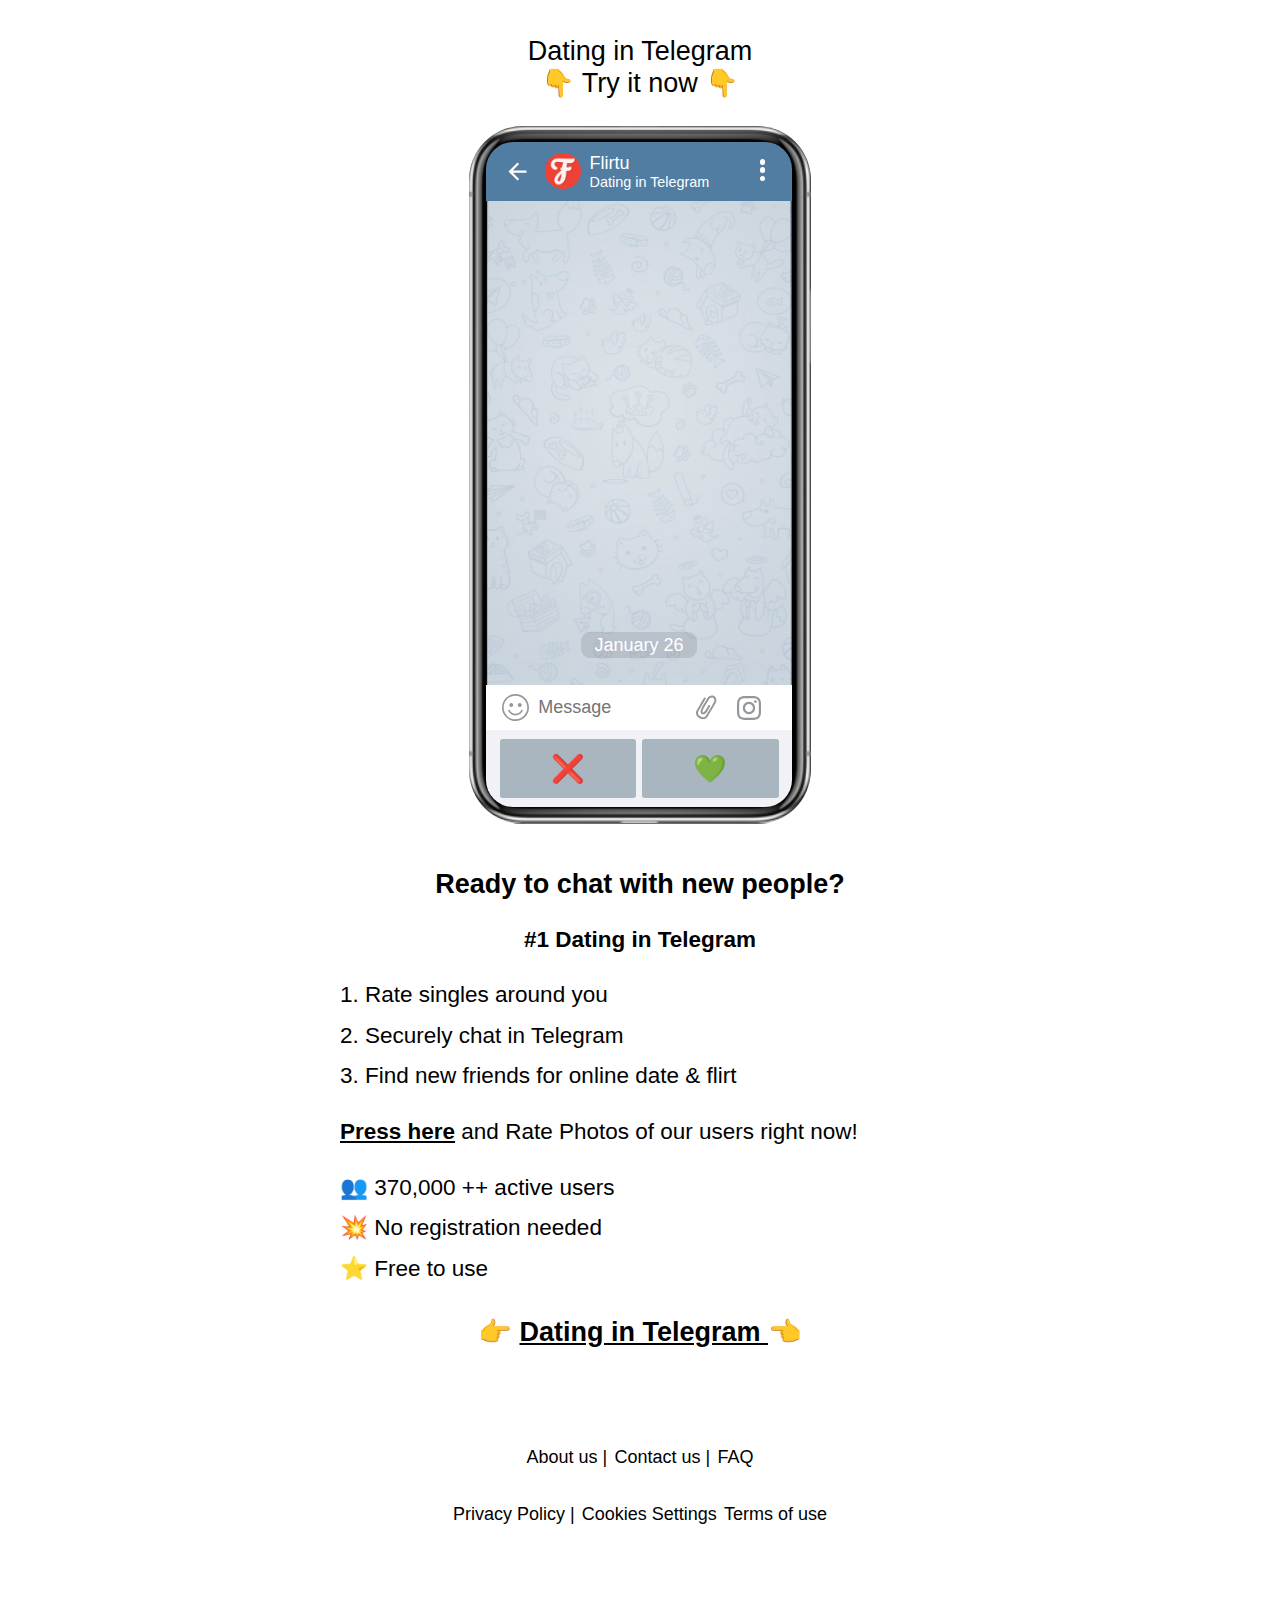
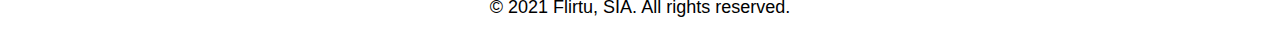
==== docs/index.html @ ce25babb "animation improvment" ====
<!DOCTYPE html>
<html lang="en">
<head>
	<meta charset="UTF-8">
	<meta name="viewport" content="width=device-width, initial-scale=1.0">
	<meta http-equiv="X-UA-Compatible" content="ie=edge">

	<title>Flirtu</title>
<link rel="stylesheet" href="css/libs.min.css">
	<link rel="stylesheet" href="css/style.min.css">
</head>
<body >

<div class="flirtu-action">
	<div class="fliru-action__container">
		<div class="flirtu-action__title">
			Dating in Telegram <br>
👇
Try it now 👇
		</div>

		<div class="flirtu-simulation">
		
			<div class="flirtu-simulation-container">
				
				<div class="telegram-header">
				<div class="telegram-header__left">
					<div class="back-arrow"></div>
					<div class="flirtu-logo">
						
					</div>
					<div class="telegram-header__text">
						<div class="telegram-header__title">
							Flirtu
						</div>
						<div class="telegram-header__sub-title">
							Dating in Telegram
						</div>
					</div>
				</div>
				<div class="telegram-header__right">
					<div class="telegram-header__dot"></div>
					<div class="telegram-header__dot"></div>
					<div class="telegram-header__dot"></div>
				</div>
				
			</div>

			<div class="telegram-content">
				
<div class="date">
	January 26
</div>
				<div class="telegram-content__item telegram-content__item--profile">
					<div class="profile">
					<img src="img/2.png" alt="" class="photo">

					<div class="profile-footer">
						<div>
							<div class="user-name">
						Vitaliy, 22
					</div>
					<div class='activity'>
						<div class='activity-img img'></div>		
						Activity: 1 hour ago
					</div>
					<div class='got-it'>
						<div class='img got-it-img'></div>
						
						Got it: 4 gift
					</div>
						</div>
						
					<div class='profile-time'>
						11:05
					</div>
					</div>
					
				</div>
				</div>

	

				

			</div>

<div class="content-footer">
	<div>
		<img src="img/smiley-svgrepo-com.svg" alt="">
	<input type="text" placeholder="Message" readonly>
	</div>

	<div>
		<img src="img/98520.svg" alt="">
		<img src="img/img.svg" alt="" class="add-img">
	</div>
	</div>

			<div class="buttons-wrapper">
				<div class="button dislike-button button-animation">
					<span>❌</span>
				</div>
				<div class="button like-button button-animation">
					<span>💚</span>
				</div>
			</div>
			</div>
			
		</div>
	</div>
</div>

<div class="text-wrapper">
	<p class="bold">
		Ready to chat with new people?
	</p>

	<p class="bold bold--s">#1 Dating in Telegram</p>

	<p class="list">

		1. Rate singles around you <br>
2. Securely chat in Telegram <br>
3. Find new friends for online date & flirt
	</p>

	<p><a href="https://t.me/Flirtu_bot?start=website-k5sjmxfagMLfWfMPhd2tPK">Press here</a> and Rate Photos of our users right now!</p>

	<p class="list">
		👥 370,000 ++ active users <br>
💥 No registration needed <br>
⭐️ Free to use
	</p>

	<p class="bold">👉
		<a href="https://t.me/Flirtu_bot?start=website-k5sjmxfagMLfWfMPhd2tPK">
			 Dating in Telegram 
		</a>👈
	</p>
</div>

<!-- start footer -->
<footer class="footer">

	<div class="footer__row">
		<div class="footer-col">
			<a href="https://flirtu.io/ru/about-us/" target="_blank">
			About us |
		</a>
		<a href="https://flirtu.io/contact-us/" target="_blank">
			Contact us |
		</a>
		<a href="https://flirtu.io/ru/faq/" target="_blank">
			FAQ
		</a>
		</div>

		<div class="footer-col">
			<a href="https://flirtu.io/ru/privacy/" target="_blank">
			
Privacy Policy |
		</a>
			<a href="https://flirtu.io/ru/privacy/" target="_blank">
			
Cookies Settings

		</a>
		<a href="https://flirtu.io/ru/agreement/" target="_blank">
			Terms of use 
		</a>
		
		</div>
	</div>
		<div class="copy">
			© 2021 Flirtu, SIA. All rights reserved.

		</div>
	
</footer>
<!-- end footer -->

	<script src="https://ajax.googleapis.com/ajax/libs/jquery/3.4.1/jquery.min.js"></script>
	<script src="js/main.js"></script>
	<script>
		$('.dislike-button').click(function(){
$( ".telegram-content" ).append( "<div class='dislike'>❌</div><div class='like-time'>11:03<img src='img/duble-tick-white.png'></div>" );
	$( ".telegram-content" ).append("<div class='telegram-content__item telegram-content__item--profile'><div class='profile'><img src='img/2.png' class='photo'><div class='profile-footer'><div><div class='user-name'>Vitaliy, 22</div><div class='activity'><div class='activity-img img'></div>Activity: 1 hour ago</div><div class='got-it'><div class='img got-it-img'></div>Got it: 4 gift</div></div><div class='profile-time'>11:05</div></div></div></div>");				
			
		})
		$('.like-button').click(function(){
			$( ".telegram-content" ).append( "<div class='dislike'>💚</div><div class='like-time'>11:03<img src='img/duble-tick-white.png'></div>" );
$( ".telegram-content" ).append("<div class='telegram-content__item telegram-content__item--profile'><div class='profile'><img src='img/2.png' class='photo'><div class='profile-footer'><div><div class='user-name'>Vitaliy, 22</div><div class='activity'><div class='activity-img img'></div>Activity: 1 hour ago</div><div class='got-it'><div class='img got-it-img'></div>Got it: 4 gift</div></div><div class='profile-time'>11:05</div></div></div></div>");
		
		})

		$('.button').click(function(){
			$('.button').removeClass('button-animation');
		})

	
	</script>
</body>
</html>
---- docs/css/style.min.css ----
body{margin:0;font-family:sans-serif}.flirtu-action{width:600px;max-width:100%;margin:0 auto;overflow:hidden;-webkit-box-sizing:border-box;box-sizing:border-box}.flirtu-action__title{text-align:center;font-size:3vh;margin-bottom:3vh;margin-top:4vh}.fliru-action__container{display:-webkit-box;display:-ms-flexbox;display:flex;-webkit-box-orient:vertical;-webkit-box-direction:normal;-ms-flex-direction:column;flex-direction:column;-webkit-box-pack:start;-ms-flex-pack:start;justify-content:flex-start;-webkit-box-align:center;-ms-flex-align:center;align-items:center}.flirtu-simulation{width:38vh;height:77.5vh;background-image:url("../img/phone.png"),url("../img/bg.jpg");margin:0 auto;background-size:100%;border-radius:6vh;-webkit-box-sizing:border-box;box-sizing:border-box}.flirtu-simulation-container{width:38vh;height:77.5vh;border-radius:4vh;padding:1.8vh 1.9vh;padding-right:2.1vh;-webkit-box-sizing:border-box;box-sizing:border-box;display:-webkit-box;display:-ms-flexbox;display:flex;-webkit-box-orient:vertical;-webkit-box-direction:normal;-ms-flex-direction:column;flex-direction:column;-webkit-box-pack:justify;-ms-flex-pack:justify;justify-content:space-between}.telegram-header{background:#517da2;border-top-left-radius:3vh;border-top-right-radius:3vh;padding:1.2vh 2vh;color:#fff;display:-webkit-box;display:-ms-flexbox;display:flex;-webkit-box-align:center;-ms-flex-align:center;align-items:center;-webkit-box-pack:justify;-ms-flex-pack:justify;justify-content:space-between}.flirtu-logo{width:4vh;height:4vh;background:url("../img/f.jpg");background-size:100%;background-position:center;border-radius:50%}.back-arrow{width:3vh;height:3vh;display:block;margin-right:1.5vh;background:url("../img/back.svg");background-size:100%;background-position:center}.telegram-header__left{display:-webkit-box;display:-ms-flexbox;display:flex;-webkit-box-align:center;-ms-flex-align:center;align-items:center}.telegram-header__text{margin-left:1vh}.telegram-header__title{font-size:2vh;font-weight:500}.telegram-header__sub-title{font-size:1.6vh;font-weight:300}.telegram-header__dot{width:0.6vh;height:0.6vh;background:#fff;border-radius:50%;margin-bottom:0.3vh}.telegram-header__right{padding-right:1vh}.telegram-header__bot:last-child{margin-bottom:0}.buttons-wrapper{background:#f1f2f6;border-bottom-left-radius:3vh;border-bottom-right-radius:3vh;padding:1vh 1.5vh;display:-webkit-box;display:-ms-flexbox;display:flex;-webkit-box-pack:justify;-ms-flex-pack:justify;justify-content:space-between;-webkit-box-align:center;-ms-flex-align:center;align-items:center}.button{background:#aab6bf;width:49%;padding:1.5vh 0;display:-webkit-box;display:-ms-flexbox;display:flex;-webkit-box-pack:center;-ms-flex-pack:center;justify-content:center;-webkit-box-align:center;-ms-flex-align:center;align-items:center;-webkit-box-sizing:border-box;box-sizing:border-box;border-radius:0.3vh;font-size:3vh}.telegram-content{height:54vh;overflow-y:hidden;overflow-x:hidden;display:-webkit-box;display:-ms-flexbox;display:flex;-webkit-box-orient:vertical;-webkit-box-direction:normal;-ms-flex-direction:column;flex-direction:column;-webkit-box-pack:end;-ms-flex-pack:end;justify-content:flex-end;padding:2vh 2vh}.profile{width:90%;border:0.2vh solid #fff;background:#fff;border-radius:0.7vh;overflow:hidden}.profile img{width:100%;border-radius:0.7vh}.user-name,.activity,.got-it{font-size:2vh;padding:0vh 1vh;padding-bottom:0.5vh}.activity,.got-it{display:-webkit-box;display:-ms-flexbox;display:flex}.activity .img,.got-it .img{width:2.5vh;margin-right:0.5vh;display:block;height:2.5vh}.activity-img{background:url("../img/timer-483.svg");background-size:100%;background-position:center;background-repeat:no-repeat}.got-it-img{background:url("../img/gift.png");background-size:100%;background-position:center;background-repeat:no-repeat}.telegram-content__item{margin-top:1vh}.dislike,.like{-ms-flex-item-align:end;align-self:flex-end;font-size:6vh;margin-bottom:2vh;margin-top:2vh;-webkit-animation:scale-anim3;animation:scale-anim3;-webkit-animation-duration:1s;animation-duration:1s;-webkit-animation-delay:0.2s;animation-delay:0.2s;-webkit-transform:scale(1);-ms-transform:scale(1);transform:scale(1)}@-webkit-keyframes scale-anim3{0%{-webkit-transform:scale(1) rotate(0);transform:scale(1) rotate(0)}20%{-webkit-transform:scale(1.2) rotate(25deg);transform:scale(1.2) rotate(25deg)}40%{-webkit-transform:scale(1) rotate(0);transform:scale(1) rotate(0)}60%{-webkit-transform:scale(1.2) rotate(-25deg);transform:scale(1.2) rotate(-25deg)}100%{-webkit-transform:scale(1) rotate(0);transform:scale(1) rotate(0)}}@keyframes scale-anim3{0%{-webkit-transform:scale(1) rotate(0);transform:scale(1) rotate(0)}20%{-webkit-transform:scale(1.2) rotate(25deg);transform:scale(1.2) rotate(25deg)}40%{-webkit-transform:scale(1) rotate(0);transform:scale(1) rotate(0)}60%{-webkit-transform:scale(1.2) rotate(-25deg);transform:scale(1.2) rotate(-25deg)}100%{-webkit-transform:scale(1) rotate(0);transform:scale(1) rotate(0)}}.dislike.active{display:-webkit-box;display:-ms-flexbox;display:flex}.like.active{display:-webkit-box;display:-ms-flexbox;display:flex}.telegram-content__item--profile.active{display:-webkit-box;display:-ms-flexbox;display:flex;-webkit-box-orient:vertical;-webkit-box-direction:normal;-ms-flex-direction:column;flex-direction:column}.telegram-content__item--profile{opacity:0;-webkit-box-sizing:border-box;box-sizing:border-box;height:0;-webkit-animation-name:fadeIn;animation-name:fadeIn;-webkit-animation-duration:1s;animation-duration:1s;-webkit-animation-iteration-count:1;animation-iteration-count:1;-webkit-animation-direction:alternate;animation-direction:alternate;-webkit-animation-fill-mode:forwards;animation-fill-mode:forwards;-webkit-animation-delay:1s;animation-delay:1s}@-webkit-keyframes fadeIn{0%{opacity:0;height:0}100%{opacity:1;height:auto}}@keyframes fadeIn{0%{opacity:0;height:0}100%{opacity:1;height:auto}}.profile-footer{display:-webkit-box;display:-ms-flexbox;display:flex;-webkit-box-pack:justify;-ms-flex-pack:justify;justify-content:space-between}.profile-time{font-size:1.6vh;-ms-flex-item-align:end;align-self:flex-end;padding:0.2vh;color:#a9aaac}.content-footer{display:-webkit-box;display:-ms-flexbox;display:flex;-webkit-box-pack:justify;-ms-flex-pack:justify;justify-content:space-between;-webkit-box-align:center;-ms-flex-align:center;align-items:center;background:#fff;padding:0.5vh 1.8vh}.content-footer div{display:-webkit-box;display:-ms-flexbox;display:flex}.content-footer img{width:3vh}.content-footer .add-img{width:6vh}.content-footer input{outline:none;border:none;width:10vh;padding:0;font-size:2vh;text-align:left;display:block;margin-left:1vh}.flirtu-simulation-container.blure{-webkit-filter:blur(4px);filter:blur(4px)}.flirtu-simulation{position:relative}.flirtu-simulation-modal{background:#fff;position:absolute;top:50%;left:50%;-webkit-transform:translateY(-50%) translateX(-50%);-ms-transform:translateY(-50%) translateX(-50%);transform:translateY(-50%) translateX(-50%);z-index:99;text-align:center;border-radius:1vh;padding:3vh 2vh;width:22vh;font-size:2.5vh}.open-telegram{display:-webkit-box;display:-ms-flexbox;display:flex;-webkit-box-pack:center;-ms-flex-pack:center;justify-content:center;-webkit-box-align:center;-ms-flex-align:center;align-items:center;text-decoration:none;background:#426382;color:#fff;margin-top:2vh;padding:1vh 2vh;border-radius:0.6vh;text-transform:uppercase;font-size:2vh}.button{cursor:pointer}.telegram-content__item--profile{position:relative}.telegram-content__item--profile:after{content:'';width:3vh;height:3vh;background-color:rgba(0,0,0,0.1);background-image:url("../img/share.svg");background-size:2vh;background-repeat:no-repeat;background-position:center;position:absolute;right:-1.5vh;bottom:0;border-radius:50%}.like-time{font-size:1.6vh;-ms-flex-item-align:end;align-self:flex-end;background-color:rgba(0,0,0,0.1);color:#fff;display:-webkit-box;display:-ms-flexbox;display:flex;-webkit-box-align:center;-ms-flex-align:center;align-items:center;padding:0.2vh 0.4vh;border-radius:0.5vh;-webkit-transform:translateY(-50%);-ms-transform:translateY(-50%);transform:translateY(-50%)}.like-time img{width:1.8vh;margin-left:0.3vh}.date{font-size:2vh;-ms-flex-item-align:center;align-self:center;background-color:rgba(0,0,0,0.1);color:#fff;display:-webkit-box;display:-ms-flexbox;display:flex;-webkit-box-align:center;-ms-flex-align:center;align-items:center;padding:0.3vh 1.5vh;border-radius:1vh}.text-wrapper{margin:0 auto;font-size:2.5vh;width:600px;max-width:90%;margin-top:5vh}.text-wrapper a{color:#000;font-weight:700}.bold{font-weight:700;text-align:center;font-size:3vh}.bold--s{font-size:2.5vh}.footer{padding-bottom:3vh;margin:0 auto;width:600px;max-width:90%;margin-top:10vh;font-size:2vh}.footer a{text-decoration:none;color:#000;display:block;margin-bottom:2vh;padding:1vh 0.4vh}.copy{text-align:center;margin-top:5vh}.footer-col{width:100%;display:-webkit-box;display:-ms-flexbox;display:flex;-webkit-box-pack:center;-ms-flex-pack:center;justify-content:center;-ms-flex-wrap:wrap;flex-wrap:wrap}.list{line-height:1.8}.button-animation{position:relative;text-decoration:none;color:#fff;overflow:hidden}.button-animation:before{content:'';position:absolute;top:0;left:0;width:5vh;height:100%;background-color:#fff;-webkit-transform:translateX(-4em) skewX(-45deg);-ms-transform:translateX(-4em) skewX(-45deg);transform:translateX(-4em) skewX(-45deg);-webkit-animation:move-light;animation:move-light;-webkit-animation-iteration-count:infinite;animation-iteration-count:infinite;-webkit-animation-duration:5s;animation-duration:5s;-webkit-animation-delay:2s;animation-delay:2s}@-webkit-keyframes move-light{0%{-webkit-transform:translateX(-4em) skewX(-45deg);transform:translateX(-4em) skewX(-45deg)}20%{-webkit-transform:translateX(10em) skewX(-45deg);transform:translateX(10em) skewX(-45deg)}100%{-webkit-transform:translateX(10em) skewX(-45deg);transform:translateX(10em) skewX(-45deg)}}@keyframes move-light{0%{-webkit-transform:translateX(-4em) skewX(-45deg);transform:translateX(-4em) skewX(-45deg)}20%{-webkit-transform:translateX(10em) skewX(-45deg);transform:translateX(10em) skewX(-45deg)}100%{-webkit-transform:translateX(10em) skewX(-45deg);transform:translateX(10em) skewX(-45deg)}}.button.like-button:before{-webkit-animation:move-light2;animation:move-light2;-webkit-animation-iteration-count:infinite;animation-iteration-count:infinite;-webkit-animation-duration:5s;animation-duration:5s;-webkit-animation-delay:2s;animation-delay:2s;-webkit-transform:translateX(-4em) skewX(-45deg);-ms-transform:translateX(-4em) skewX(-45deg);transform:translateX(-4em) skewX(-45deg)}@-webkit-keyframes move-light2{0%{-webkit-transform:translateX(-4em) skewX(-45deg);transform:translateX(-4em) skewX(-45deg)}50%{-webkit-transform:translateX(-4em) skewX(-45deg);transform:translateX(-4em) skewX(-45deg)}70%{-webkit-transform:translateX(10em) skewX(-45deg);transform:translateX(10em) skewX(-45deg)}100%{-webkit-transform:translateX(10em) skewX(-45deg);transform:translateX(10em) skewX(-45deg)}}@keyframes move-light2{0%{-webkit-transform:translateX(-4em) skewX(-45deg);transform:translateX(-4em) skewX(-45deg)}50%{-webkit-transform:translateX(-4em) skewX(-45deg);transform:translateX(-4em) skewX(-45deg)}70%{-webkit-transform:translateX(10em) skewX(-45deg);transform:translateX(10em) skewX(-45deg)}100%{-webkit-transform:translateX(10em) skewX(-45deg);transform:translateX(10em) skewX(-45deg)}}.button-animation span{display:block;-webkit-animation:scale-anim;animation:scale-anim;-webkit-animation-iteration-count:infinite;animation-iteration-count:infinite;-webkit-animation-duration:5s;animation-duration:5s;-webkit-animation-delay:3s;animation-delay:3s;-webkit-transform:scale(1) rotate(0);-ms-transform:scale(1) rotate(0);transform:scale(1) rotate(0)}.button-animation.like-button span{-webkit-animation:scale-anim2;animation:scale-anim2;-webkit-animation-iteration-count:infinite;animation-iteration-count:infinite;-webkit-animation-duration:5s;animation-duration:5s;-webkit-animation-delay:3s;animation-delay:3s;-webkit-transform:scale(1);-ms-transform:scale(1);transform:scale(1)}@-webkit-keyframes scale-anim{0%{-webkit-transform:scale(1) rotate(0);transform:scale(1) rotate(0)}5%{-webkit-transform:scale(1.6) rotate(25deg);transform:scale(1.6) rotate(25deg)}10%{-webkit-transform:scale(1) rotate(0);transform:scale(1) rotate(0)}15%{-webkit-transform:scale(1.6) rotate(-25deg);transform:scale(1.6) rotate(-25deg)}20%{-webkit-transform:scale(1) rotate(0);transform:scale(1) rotate(0)}100%{-webkit-transform:scale(1) rotate(0);transform:scale(1) rotate(0)}}@keyframes scale-anim{0%{-webkit-transform:scale(1) rotate(0);transform:scale(1) rotate(0)}5%{-webkit-transform:scale(1.6) rotate(25deg);transform:scale(1.6) rotate(25deg)}10%{-webkit-transform:scale(1) rotate(0);transform:scale(1) rotate(0)}15%{-webkit-transform:scale(1.6) rotate(-25deg);transform:scale(1.6) rotate(-25deg)}20%{-webkit-transform:scale(1) rotate(0);transform:scale(1) rotate(0)}100%{-webkit-transform:scale(1) rotate(0);transform:scale(1) rotate(0)}}@-webkit-keyframes scale-anim2{0%{-webkit-transform:scale(1) rotate(0);transform:scale(1) rotate(0)}50%{-webkit-transform:scale(1) rotate(0);transform:scale(1) rotate(0)}55%{-webkit-transform:scale(1.6) rotate(25deg);transform:scale(1.6) rotate(25deg)}60%{-webkit-transform:scale(1) rotate(0);transform:scale(1) rotate(0)}65%{-webkit-transform:scale(1.6) rotate(-25deg);transform:scale(1.6) rotate(-25deg)}70%{-webkit-transform:scale(1) rotate(0);transform:scale(1) rotate(0)}100%{-webkit-transform:scale(1) rotate(0);transform:scale(1) rotate(0)}}@keyframes scale-anim2{0%{-webkit-transform:scale(1) rotate(0);transform:scale(1) rotate(0)}50%{-webkit-transform:scale(1) rotate(0);transform:scale(1) rotate(0)}55%{-webkit-transform:scale(1.6) rotate(25deg);transform:scale(1.6) rotate(25deg)}60%{-webkit-transform:scale(1) rotate(0);transform:scale(1) rotate(0)}65%{-webkit-transform:scale(1.6) rotate(-25deg);transform:scale(1.6) rotate(-25deg)}70%{-webkit-transform:scale(1) rotate(0);transform:scale(1) rotate(0)}100%{-webkit-transform:scale(1) rotate(0);transform:scale(1) rotate(0)}}@media only screen and (max-width: 992px){.flirtu-action{width:100%}}@media only screen and (max-width: 768px){.footer a{font-size:3.5vw;margin-bottom:0}.copy{font-size:3.5vw}}
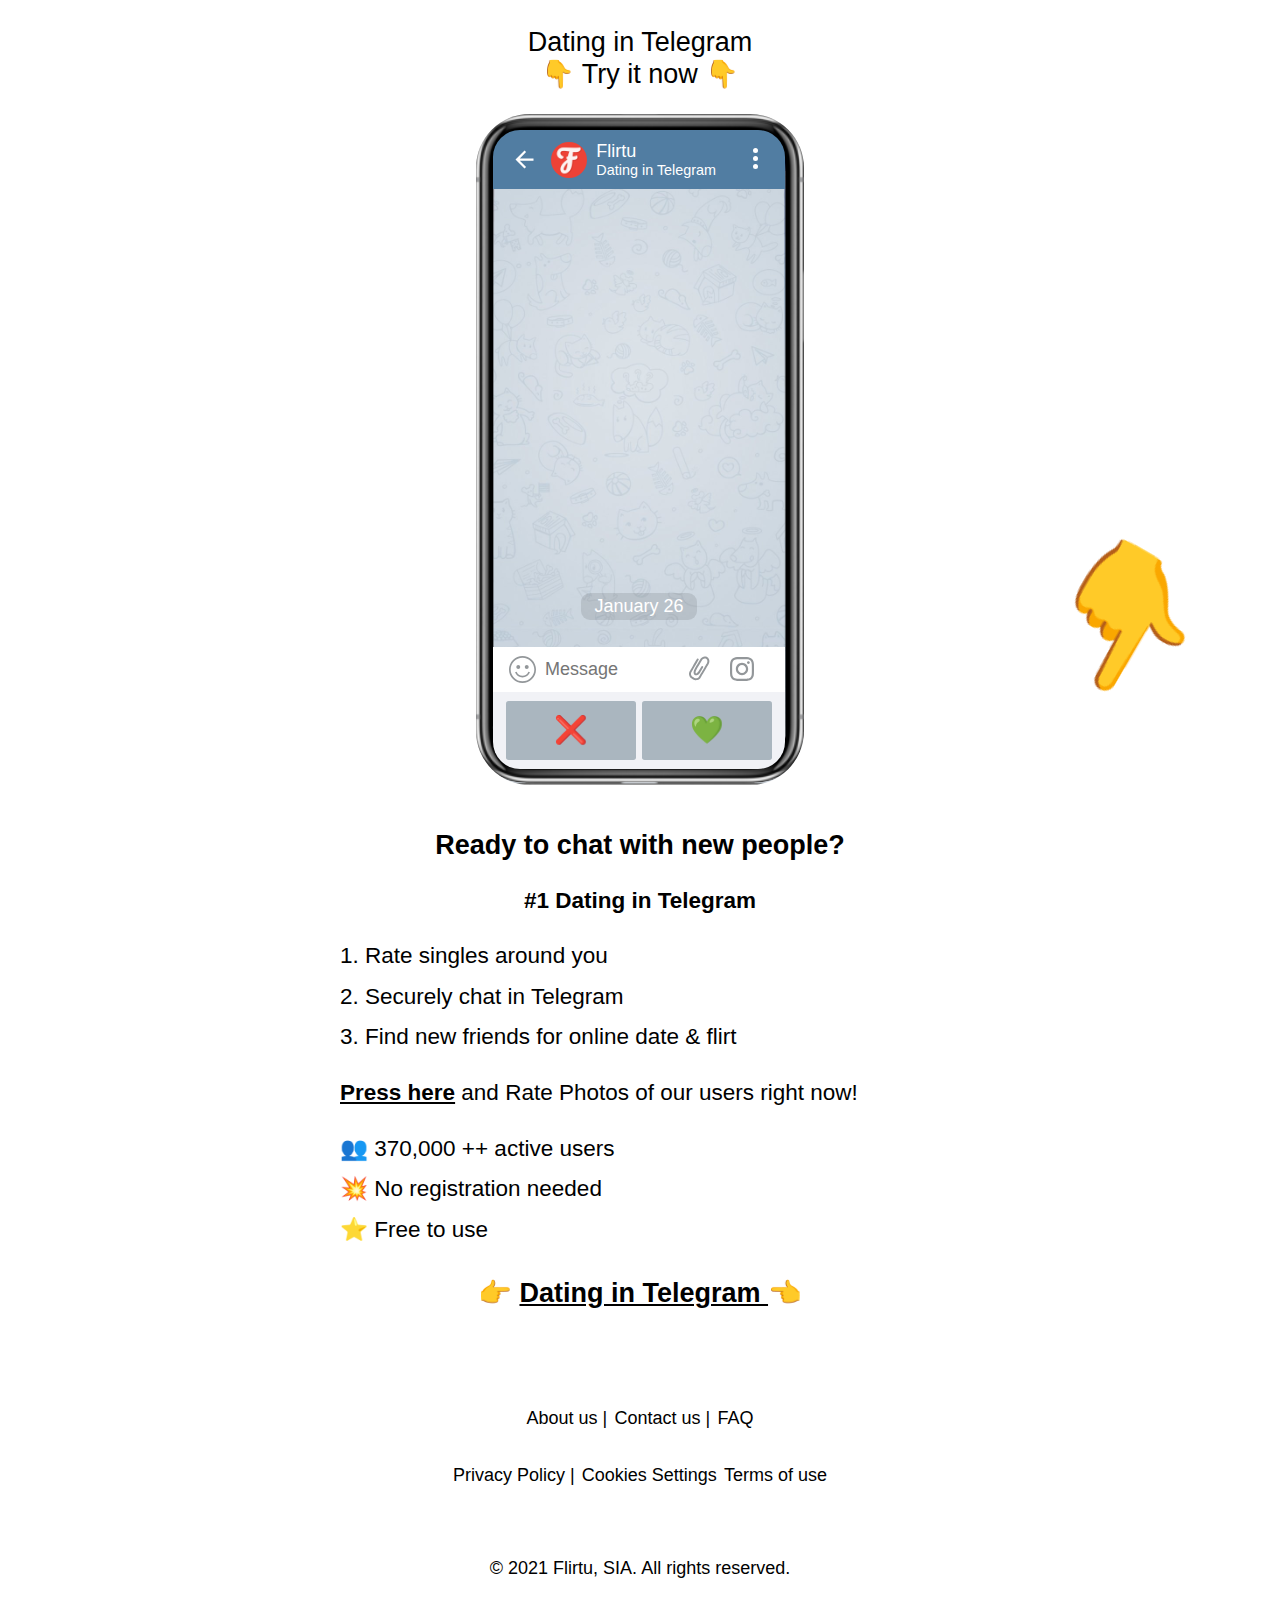
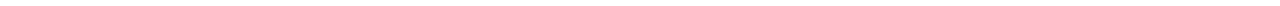
==== commit be83bc08: "finger and iphone height" ====
--- a/docs/index.html
+++ b/docs/index.html
@@ -6,11 +6,11 @@
 	<meta http-equiv="X-UA-Compatible" content="ie=edge">
 
 	<title>Flirtu</title>
-<link rel="stylesheet" href="css/libs.min.css">
+
 	<link rel="stylesheet" href="css/style.min.css">
 </head>
 <body >
-
+<div class="finger">👇</div>
 <div class="flirtu-action">
 	<div class="fliru-action__container">
 		<div class="flirtu-action__title">
@@ -77,12 +77,7 @@
 					</div>
 					
 				</div>
-				</div>
-
-	
-
-				
-
+				</div>			
 			</div>
 
 <div class="content-footer">
@@ -181,7 +176,6 @@
 <!-- end footer -->
 
 	<script src="https://ajax.googleapis.com/ajax/libs/jquery/3.4.1/jquery.min.js"></script>
-	<script src="js/main.js"></script>
 	<script>
 		$('.dislike-button').click(function(){
 $( ".telegram-content" ).append( "<div class='dislike'>❌</div><div class='like-time'>11:03<img src='img/duble-tick-white.png'></div>" );
@@ -190,15 +184,12 @@
 		})
 		$('.like-button').click(function(){
 			$( ".telegram-content" ).append( "<div class='dislike'>💚</div><div class='like-time'>11:03<img src='img/duble-tick-white.png'></div>" );
-$( ".telegram-content" ).append("<div class='telegram-content__item telegram-content__item--profile'><div class='profile'><img src='img/2.png' class='photo'><div class='profile-footer'><div><div class='user-name'>Vitaliy, 22</div><div class='activity'><div class='activity-img img'></div>Activity: 1 hour ago</div><div class='got-it'><div class='img got-it-img'></div>Got it: 4 gift</div></div><div class='profile-time'>11:05</div></div></div></div>");
-		
+$( ".telegram-content" ).append("<div class='telegram-content__item telegram-content__item--profile'><div class='profile'><img src='img/2.png' class='photo'><div class='profile-footer'><div><div class='user-name'>Vitaliy, 22</div><div class='activity'><div class='activity-img img'></div>Activity: 1 hour ago</div><div class='got-it'><div class='img got-it-img'></div>Got it: 4 gift</div></div><div class='profile-time'>11:05</div></div></div></div>");		
 		})
-
 		$('.button').click(function(){
 			$('.button').removeClass('button-animation');
-		})
-
-	
+			$('.finger').fadeOut();
+		})	
 	</script>
 </body>
 </html>--- a/docs/css/style.min.css
+++ b/docs/css/style.min.css
@@ -1 +1 @@
-body{margin:0;font-family:sans-serif}.flirtu-action{width:600px;max-width:100%;margin:0 auto;overflow:hidden;-webkit-box-sizing:border-box;box-sizing:border-box}.flirtu-action__title{text-align:center;font-size:3vh;margin-bottom:3vh;margin-top:4vh}.fliru-action__container{display:-webkit-box;display:-ms-flexbox;display:flex;-webkit-box-orient:vertical;-webkit-box-direction:normal;-ms-flex-direction:column;flex-direction:column;-webkit-box-pack:start;-ms-flex-pack:start;justify-content:flex-start;-webkit-box-align:center;-ms-flex-align:center;align-items:center}.flirtu-simulation{width:38vh;height:77.5vh;background-image:url("../img/phone.png"),url("../img/bg.jpg");margin:0 auto;background-size:100%;border-radius:6vh;-webkit-box-sizing:border-box;box-sizing:border-box}.flirtu-simulation-container{width:38vh;height:77.5vh;border-radius:4vh;padding:1.8vh 1.9vh;padding-right:2.1vh;-webkit-box-sizing:border-box;box-sizing:border-box;display:-webkit-box;display:-ms-flexbox;display:flex;-webkit-box-orient:vertical;-webkit-box-direction:normal;-ms-flex-direction:column;flex-direction:column;-webkit-box-pack:justify;-ms-flex-pack:justify;justify-content:space-between}.telegram-header{background:#517da2;border-top-left-radius:3vh;border-top-right-radius:3vh;padding:1.2vh 2vh;color:#fff;display:-webkit-box;display:-ms-flexbox;display:flex;-webkit-box-align:center;-ms-flex-align:center;align-items:center;-webkit-box-pack:justify;-ms-flex-pack:justify;justify-content:space-between}.flirtu-logo{width:4vh;height:4vh;background:url("../img/f.jpg");background-size:100%;background-position:center;border-radius:50%}.back-arrow{width:3vh;height:3vh;display:block;margin-right:1.5vh;background:url("../img/back.svg");background-size:100%;background-position:center}.telegram-header__left{display:-webkit-box;display:-ms-flexbox;display:flex;-webkit-box-align:center;-ms-flex-align:center;align-items:center}.telegram-header__text{margin-left:1vh}.telegram-header__title{font-size:2vh;font-weight:500}.telegram-header__sub-title{font-size:1.6vh;font-weight:300}.telegram-header__dot{width:0.6vh;height:0.6vh;background:#fff;border-radius:50%;margin-bottom:0.3vh}.telegram-header__right{padding-right:1vh}.telegram-header__bot:last-child{margin-bottom:0}.buttons-wrapper{background:#f1f2f6;border-bottom-left-radius:3vh;border-bottom-right-radius:3vh;padding:1vh 1.5vh;display:-webkit-box;display:-ms-flexbox;display:flex;-webkit-box-pack:justify;-ms-flex-pack:justify;justify-content:space-between;-webkit-box-align:center;-ms-flex-align:center;align-items:center}.button{background:#aab6bf;width:49%;padding:1.5vh 0;display:-webkit-box;display:-ms-flexbox;display:flex;-webkit-box-pack:center;-ms-flex-pack:center;justify-content:center;-webkit-box-align:center;-ms-flex-align:center;align-items:center;-webkit-box-sizing:border-box;box-sizing:border-box;border-radius:0.3vh;font-size:3vh}.telegram-content{height:54vh;overflow-y:hidden;overflow-x:hidden;display:-webkit-box;display:-ms-flexbox;display:flex;-webkit-box-orient:vertical;-webkit-box-direction:normal;-ms-flex-direction:column;flex-direction:column;-webkit-box-pack:end;-ms-flex-pack:end;justify-content:flex-end;padding:2vh 2vh}.profile{width:90%;border:0.2vh solid #fff;background:#fff;border-radius:0.7vh;overflow:hidden}.profile img{width:100%;border-radius:0.7vh}.user-name,.activity,.got-it{font-size:2vh;padding:0vh 1vh;padding-bottom:0.5vh}.activity,.got-it{display:-webkit-box;display:-ms-flexbox;display:flex}.activity .img,.got-it .img{width:2.5vh;margin-right:0.5vh;display:block;height:2.5vh}.activity-img{background:url("../img/timer-483.svg");background-size:100%;background-position:center;background-repeat:no-repeat}.got-it-img{background:url("../img/gift.png");background-size:100%;background-position:center;background-repeat:no-repeat}.telegram-content__item{margin-top:1vh}.dislike,.like{-ms-flex-item-align:end;align-self:flex-end;font-size:6vh;margin-bottom:2vh;margin-top:2vh;-webkit-animation:scale-anim3;animation:scale-anim3;-webkit-animation-duration:1s;animation-duration:1s;-webkit-animation-delay:0.2s;animation-delay:0.2s;-webkit-transform:scale(1);-ms-transform:scale(1);transform:scale(1)}@-webkit-keyframes scale-anim3{0%{-webkit-transform:scale(1) rotate(0);transform:scale(1) rotate(0)}20%{-webkit-transform:scale(1.2) rotate(25deg);transform:scale(1.2) rotate(25deg)}40%{-webkit-transform:scale(1) rotate(0);transform:scale(1) rotate(0)}60%{-webkit-transform:scale(1.2) rotate(-25deg);transform:scale(1.2) rotate(-25deg)}100%{-webkit-transform:scale(1) rotate(0);transform:scale(1) rotate(0)}}@keyframes scale-anim3{0%{-webkit-transform:scale(1) rotate(0);transform:scale(1) rotate(0)}20%{-webkit-transform:scale(1.2) rotate(25deg);transform:scale(1.2) rotate(25deg)}40%{-webkit-transform:scale(1) rotate(0);transform:scale(1) rotate(0)}60%{-webkit-transform:scale(1.2) rotate(-25deg);transform:scale(1.2) rotate(-25deg)}100%{-webkit-transform:scale(1) rotate(0);transform:scale(1) rotate(0)}}.dislike.active{display:-webkit-box;display:-ms-flexbox;display:flex}.like.active{display:-webkit-box;display:-ms-flexbox;display:flex}.telegram-content__item--profile.active{display:-webkit-box;display:-ms-flexbox;display:flex;-webkit-box-orient:vertical;-webkit-box-direction:normal;-ms-flex-direction:column;flex-direction:column}.telegram-content__item--profile{opacity:0;-webkit-box-sizing:border-box;box-sizing:border-box;height:0;-webkit-animation-name:fadeIn;animation-name:fadeIn;-webkit-animation-duration:1s;animation-duration:1s;-webkit-animation-iteration-count:1;animation-iteration-count:1;-webkit-animation-direction:alternate;animation-direction:alternate;-webkit-animation-fill-mode:forwards;animation-fill-mode:forwards;-webkit-animation-delay:1s;animation-delay:1s}@-webkit-keyframes fadeIn{0%{opacity:0;height:0}100%{opacity:1;height:auto}}@keyframes fadeIn{0%{opacity:0;height:0}100%{opacity:1;height:auto}}.profile-footer{display:-webkit-box;display:-ms-flexbox;display:flex;-webkit-box-pack:justify;-ms-flex-pack:justify;justify-content:space-between}.profile-time{font-size:1.6vh;-ms-flex-item-align:end;align-self:flex-end;padding:0.2vh;color:#a9aaac}.content-footer{display:-webkit-box;display:-ms-flexbox;display:flex;-webkit-box-pack:justify;-ms-flex-pack:justify;justify-content:space-between;-webkit-box-align:center;-ms-flex-align:center;align-items:center;background:#fff;padding:0.5vh 1.8vh}.content-footer div{display:-webkit-box;display:-ms-flexbox;display:flex}.content-footer img{width:3vh}.content-footer .add-img{width:6vh}.content-footer input{outline:none;border:none;width:10vh;padding:0;font-size:2vh;text-align:left;display:block;margin-left:1vh}.flirtu-simulation-container.blure{-webkit-filter:blur(4px);filter:blur(4px)}.flirtu-simulation{position:relative}.flirtu-simulation-modal{background:#fff;position:absolute;top:50%;left:50%;-webkit-transform:translateY(-50%) translateX(-50%);-ms-transform:translateY(-50%) translateX(-50%);transform:translateY(-50%) translateX(-50%);z-index:99;text-align:center;border-radius:1vh;padding:3vh 2vh;width:22vh;font-size:2.5vh}.open-telegram{display:-webkit-box;display:-ms-flexbox;display:flex;-webkit-box-pack:center;-ms-flex-pack:center;justify-content:center;-webkit-box-align:center;-ms-flex-align:center;align-items:center;text-decoration:none;background:#426382;color:#fff;margin-top:2vh;padding:1vh 2vh;border-radius:0.6vh;text-transform:uppercase;font-size:2vh}.button{cursor:pointer}.telegram-content__item--profile{position:relative}.telegram-content__item--profile:after{content:'';width:3vh;height:3vh;background-color:rgba(0,0,0,0.1);background-image:url("../img/share.svg");background-size:2vh;background-repeat:no-repeat;background-position:center;position:absolute;right:-1.5vh;bottom:0;border-radius:50%}.like-time{font-size:1.6vh;-ms-flex-item-align:end;align-self:flex-end;background-color:rgba(0,0,0,0.1);color:#fff;display:-webkit-box;display:-ms-flexbox;display:flex;-webkit-box-align:center;-ms-flex-align:center;align-items:center;padding:0.2vh 0.4vh;border-radius:0.5vh;-webkit-transform:translateY(-50%);-ms-transform:translateY(-50%);transform:translateY(-50%)}.like-time img{width:1.8vh;margin-left:0.3vh}.date{font-size:2vh;-ms-flex-item-align:center;align-self:center;background-color:rgba(0,0,0,0.1);color:#fff;display:-webkit-box;display:-ms-flexbox;display:flex;-webkit-box-align:center;-ms-flex-align:center;align-items:center;padding:0.3vh 1.5vh;border-radius:1vh}.text-wrapper{margin:0 auto;font-size:2.5vh;width:600px;max-width:90%;margin-top:5vh}.text-wrapper a{color:#000;font-weight:700}.bold{font-weight:700;text-align:center;font-size:3vh}.bold--s{font-size:2.5vh}.footer{padding-bottom:3vh;margin:0 auto;width:600px;max-width:90%;margin-top:10vh;font-size:2vh}.footer a{text-decoration:none;color:#000;display:block;margin-bottom:2vh;padding:1vh 0.4vh}.copy{text-align:center;margin-top:5vh}.footer-col{width:100%;display:-webkit-box;display:-ms-flexbox;display:flex;-webkit-box-pack:center;-ms-flex-pack:center;justify-content:center;-ms-flex-wrap:wrap;flex-wrap:wrap}.list{line-height:1.8}.button-animation{position:relative;text-decoration:none;color:#fff;overflow:hidden}.button-animation:before{content:'';position:absolute;top:0;left:0;width:5vh;height:100%;background-color:#fff;-webkit-transform:translateX(-4em) skewX(-45deg);-ms-transform:translateX(-4em) skewX(-45deg);transform:translateX(-4em) skewX(-45deg);-webkit-animation:move-light;animation:move-light;-webkit-animation-iteration-count:infinite;animation-iteration-count:infinite;-webkit-animation-duration:5s;animation-duration:5s;-webkit-animation-delay:2s;animation-delay:2s}@-webkit-keyframes move-light{0%{-webkit-transform:translateX(-4em) skewX(-45deg);transform:translateX(-4em) skewX(-45deg)}20%{-webkit-transform:translateX(10em) skewX(-45deg);transform:translateX(10em) skewX(-45deg)}100%{-webkit-transform:translateX(10em) skewX(-45deg);transform:translateX(10em) skewX(-45deg)}}@keyframes move-light{0%{-webkit-transform:translateX(-4em) skewX(-45deg);transform:translateX(-4em) skewX(-45deg)}20%{-webkit-transform:translateX(10em) skewX(-45deg);transform:translateX(10em) skewX(-45deg)}100%{-webkit-transform:translateX(10em) skewX(-45deg);transform:translateX(10em) skewX(-45deg)}}.button.like-button:before{-webkit-animation:move-light2;animation:move-light2;-webkit-animation-iteration-count:infinite;animation-iteration-count:infinite;-webkit-animation-duration:5s;animation-duration:5s;-webkit-animation-delay:2s;animation-delay:2s;-webkit-transform:translateX(-4em) skewX(-45deg);-ms-transform:translateX(-4em) skewX(-45deg);transform:translateX(-4em) skewX(-45deg)}@-webkit-keyframes move-light2{0%{-webkit-transform:translateX(-4em) skewX(-45deg);transform:translateX(-4em) skewX(-45deg)}50%{-webkit-transform:translateX(-4em) skewX(-45deg);transform:translateX(-4em) skewX(-45deg)}70%{-webkit-transform:translateX(10em) skewX(-45deg);transform:translateX(10em) skewX(-45deg)}100%{-webkit-transform:translateX(10em) skewX(-45deg);transform:translateX(10em) skewX(-45deg)}}@keyframes move-light2{0%{-webkit-transform:translateX(-4em) skewX(-45deg);transform:translateX(-4em) skewX(-45deg)}50%{-webkit-transform:translateX(-4em) skewX(-45deg);transform:translateX(-4em) skewX(-45deg)}70%{-webkit-transform:translateX(10em) skewX(-45deg);transform:translateX(10em) skewX(-45deg)}100%{-webkit-transform:translateX(10em) skewX(-45deg);transform:translateX(10em) skewX(-45deg)}}.button-animation span{display:block;-webkit-animation:scale-anim;animation:scale-anim;-webkit-animation-iteration-count:infinite;animation-iteration-count:infinite;-webkit-animation-duration:5s;animation-duration:5s;-webkit-animation-delay:3s;animation-delay:3s;-webkit-transform:scale(1) rotate(0);-ms-transform:scale(1) rotate(0);transform:scale(1) rotate(0)}.button-animation.like-button span{-webkit-animation:scale-anim2;animation:scale-anim2;-webkit-animation-iteration-count:infinite;animation-iteration-count:infinite;-webkit-animation-duration:5s;animation-duration:5s;-webkit-animation-delay:3s;animation-delay:3s;-webkit-transform:scale(1);-ms-transform:scale(1);transform:scale(1)}@-webkit-keyframes scale-anim{0%{-webkit-transform:scale(1) rotate(0);transform:scale(1) rotate(0)}5%{-webkit-transform:scale(1.6) rotate(25deg);transform:scale(1.6) rotate(25deg)}10%{-webkit-transform:scale(1) rotate(0);transform:scale(1) rotate(0)}15%{-webkit-transform:scale(1.6) rotate(-25deg);transform:scale(1.6) rotate(-25deg)}20%{-webkit-transform:scale(1) rotate(0);transform:scale(1) rotate(0)}100%{-webkit-transform:scale(1) rotate(0);transform:scale(1) rotate(0)}}@keyframes scale-anim{0%{-webkit-transform:scale(1) rotate(0);transform:scale(1) rotate(0)}5%{-webkit-transform:scale(1.6) rotate(25deg);transform:scale(1.6) rotate(25deg)}10%{-webkit-transform:scale(1) rotate(0);transform:scale(1) rotate(0)}15%{-webkit-transform:scale(1.6) rotate(-25deg);transform:scale(1.6) rotate(-25deg)}20%{-webkit-transform:scale(1) rotate(0);transform:scale(1) rotate(0)}100%{-webkit-transform:scale(1) rotate(0);transform:scale(1) rotate(0)}}@-webkit-keyframes scale-anim2{0%{-webkit-transform:scale(1) rotate(0);transform:scale(1) rotate(0)}50%{-webkit-transform:scale(1) rotate(0);transform:scale(1) rotate(0)}55%{-webkit-transform:scale(1.6) rotate(25deg);transform:scale(1.6) rotate(25deg)}60%{-webkit-transform:scale(1) rotate(0);transform:scale(1) rotate(0)}65%{-webkit-transform:scale(1.6) rotate(-25deg);transform:scale(1.6) rotate(-25deg)}70%{-webkit-transform:scale(1) rotate(0);transform:scale(1) rotate(0)}100%{-webkit-transform:scale(1) rotate(0);transform:scale(1) rotate(0)}}@keyframes scale-anim2{0%{-webkit-transform:scale(1) rotate(0);transform:scale(1) rotate(0)}50%{-webkit-transform:scale(1) rotate(0);transform:scale(1) rotate(0)}55%{-webkit-transform:scale(1.6) rotate(25deg);transform:scale(1.6) rotate(25deg)}60%{-webkit-transform:scale(1) rotate(0);transform:scale(1) rotate(0)}65%{-webkit-transform:scale(1.6) rotate(-25deg);transform:scale(1.6) rotate(-25deg)}70%{-webkit-transform:scale(1) rotate(0);transform:scale(1) rotate(0)}100%{-webkit-transform:scale(1) rotate(0);transform:scale(1) rotate(0)}}@media only screen and (max-width: 992px){.flirtu-action{width:100%}}@media only screen and (max-width: 768px){.footer a{font-size:3.5vw;margin-bottom:0}.copy{font-size:3.5vw}}
+body{margin:0;font-family:sans-serif}.flirtu-action{width:600px;max-width:100%;margin:0 auto;overflow:hidden;-webkit-box-sizing:border-box;box-sizing:border-box}.flirtu-action__title{text-align:center;font-size:3vh;margin-bottom:2.7vh;margin-top:3vh}.fliru-action__container{display:-webkit-box;display:-ms-flexbox;display:flex;-webkit-box-orient:vertical;-webkit-box-direction:normal;-ms-flex-direction:column;flex-direction:column;-webkit-box-pack:start;-ms-flex-pack:start;justify-content:flex-start;-webkit-box-align:center;-ms-flex-align:center;align-items:center}.flirtu-simulation{width:36.5vh;height:74.5vh;background-image:url("../img/phone.png"),url("../img/bg.jpg");margin:0 auto;background-size:100%;border-radius:6vh;-webkit-box-sizing:border-box;box-sizing:border-box}.flirtu-simulation-container{width:36.5vh;height:74.5vh;border-radius:4vh;padding:1.8vh 1.9vh;padding-right:2.1vh;-webkit-box-sizing:border-box;box-sizing:border-box;display:-webkit-box;display:-ms-flexbox;display:flex;-webkit-box-orient:vertical;-webkit-box-direction:normal;-ms-flex-direction:column;flex-direction:column;-webkit-box-pack:justify;-ms-flex-pack:justify;justify-content:space-between}.telegram-header{background:#517da2;border-top-left-radius:3vh;border-top-right-radius:3vh;padding:1.2vh 2vh;color:#fff;display:-webkit-box;display:-ms-flexbox;display:flex;-webkit-box-align:center;-ms-flex-align:center;align-items:center;-webkit-box-pack:justify;-ms-flex-pack:justify;justify-content:space-between}.flirtu-logo{width:4vh;height:4vh;background:url("../img/f.jpg");background-size:100%;background-position:center;border-radius:50%}.back-arrow{width:3vh;height:3vh;display:block;margin-right:1.5vh;background:url("../img/back.svg");background-size:100%;background-position:center}.telegram-header__left{display:-webkit-box;display:-ms-flexbox;display:flex;-webkit-box-align:center;-ms-flex-align:center;align-items:center}.telegram-header__text{margin-left:1vh}.telegram-header__title{font-size:2vh;font-weight:500}.telegram-header__sub-title{font-size:1.6vh;font-weight:300}.telegram-header__dot{width:0.6vh;height:0.6vh;background:#fff;border-radius:50%;margin-bottom:0.3vh}.telegram-header__right{padding-right:1vh}.telegram-header__bot:last-child{margin-bottom:0}.buttons-wrapper{background:#f1f2f6;border-bottom-left-radius:3vh;border-bottom-right-radius:3vh;padding:1vh 1.5vh;display:-webkit-box;display:-ms-flexbox;display:flex;-webkit-box-pack:justify;-ms-flex-pack:justify;justify-content:space-between;-webkit-box-align:center;-ms-flex-align:center;align-items:center}.button{background:#aab6bf;width:49%;padding:1.5vh 0;display:-webkit-box;display:-ms-flexbox;display:flex;-webkit-box-pack:center;-ms-flex-pack:center;justify-content:center;-webkit-box-align:center;-ms-flex-align:center;align-items:center;-webkit-box-sizing:border-box;box-sizing:border-box;border-radius:0.3vh;font-size:3vh}.telegram-content{height:54vh;overflow-y:hidden;overflow-x:hidden;display:-webkit-box;display:-ms-flexbox;display:flex;-webkit-box-orient:vertical;-webkit-box-direction:normal;-ms-flex-direction:column;flex-direction:column;-webkit-box-pack:end;-ms-flex-pack:end;justify-content:flex-end;padding:2vh 2vh}.profile{width:90%;border:0.2vh solid #fff;background:#fff;border-radius:0.7vh;overflow:hidden}.profile img{width:100%;border-radius:0.7vh}.user-name,.activity,.got-it{font-size:2vh;padding:0vh 1vh;padding-bottom:0.5vh}.activity,.got-it{display:-webkit-box;display:-ms-flexbox;display:flex}.activity .img,.got-it .img{width:2.5vh;margin-right:0.5vh;display:block;height:2.5vh}.activity-img{background:url("../img/timer-483.svg");background-size:100%;background-position:center;background-repeat:no-repeat}.got-it-img{background:url("../img/gift.png");background-size:100%;background-position:center;background-repeat:no-repeat}.telegram-content__item{margin-top:1vh}.dislike,.like{-ms-flex-item-align:end;align-self:flex-end;font-size:6vh;margin-bottom:2vh;margin-top:2vh;-webkit-animation:scale-anim3;animation:scale-anim3;-webkit-animation-duration:1s;animation-duration:1s;-webkit-animation-delay:0.2s;animation-delay:0.2s;-webkit-transform:scale(1);-ms-transform:scale(1);transform:scale(1)}@-webkit-keyframes scale-anim3{0%{-webkit-transform:scale(1) rotate(0);transform:scale(1) rotate(0)}20%{-webkit-transform:scale(1.2) rotate(25deg);transform:scale(1.2) rotate(25deg)}40%{-webkit-transform:scale(1) rotate(0);transform:scale(1) rotate(0)}60%{-webkit-transform:scale(1.2) rotate(-25deg);transform:scale(1.2) rotate(-25deg)}100%{-webkit-transform:scale(1) rotate(0);transform:scale(1) rotate(0)}}@keyframes scale-anim3{0%{-webkit-transform:scale(1) rotate(0);transform:scale(1) rotate(0)}20%{-webkit-transform:scale(1.2) rotate(25deg);transform:scale(1.2) rotate(25deg)}40%{-webkit-transform:scale(1) rotate(0);transform:scale(1) rotate(0)}60%{-webkit-transform:scale(1.2) rotate(-25deg);transform:scale(1.2) rotate(-25deg)}100%{-webkit-transform:scale(1) rotate(0);transform:scale(1) rotate(0)}}.dislike.active{display:-webkit-box;display:-ms-flexbox;display:flex}.like.active{display:-webkit-box;display:-ms-flexbox;display:flex}.telegram-content__item--profile.active{display:-webkit-box;display:-ms-flexbox;display:flex;-webkit-box-orient:vertical;-webkit-box-direction:normal;-ms-flex-direction:column;flex-direction:column}.telegram-content__item--profile{opacity:0;-webkit-box-sizing:border-box;box-sizing:border-box;height:0;-webkit-animation-name:fadeIn;animation-name:fadeIn;-webkit-animation-duration:1s;animation-duration:1s;-webkit-animation-iteration-count:1;animation-iteration-count:1;-webkit-animation-direction:alternate;animation-direction:alternate;-webkit-animation-fill-mode:forwards;animation-fill-mode:forwards;-webkit-animation-delay:1s;animation-delay:1s}@-webkit-keyframes fadeIn{0%{opacity:0;height:0}100%{opacity:1;height:auto}}@keyframes fadeIn{0%{opacity:0;height:0}100%{opacity:1;height:auto}}.profile-footer{display:-webkit-box;display:-ms-flexbox;display:flex;-webkit-box-pack:justify;-ms-flex-pack:justify;justify-content:space-between}.profile-time{font-size:1.6vh;-ms-flex-item-align:end;align-self:flex-end;padding:0.2vh;color:#a9aaac}.content-footer{display:-webkit-box;display:-ms-flexbox;display:flex;-webkit-box-pack:justify;-ms-flex-pack:justify;justify-content:space-between;-webkit-box-align:center;-ms-flex-align:center;align-items:center;background:#fff;padding:0.5vh 1.8vh}.content-footer div{display:-webkit-box;display:-ms-flexbox;display:flex}.content-footer img{width:3vh}.content-footer .add-img{width:6vh}.content-footer input{outline:none;border:none;width:10vh;padding:0;font-size:2vh;text-align:left;display:block;margin-left:1vh}.flirtu-simulation-container.blure{-webkit-filter:blur(4px);filter:blur(4px)}.flirtu-simulation{position:relative}.flirtu-simulation-modal{background:#fff;position:absolute;top:50%;left:50%;-webkit-transform:translateY(-50%) translateX(-50%);-ms-transform:translateY(-50%) translateX(-50%);transform:translateY(-50%) translateX(-50%);z-index:99;text-align:center;border-radius:1vh;padding:3vh 2vh;width:22vh;font-size:2.5vh}.open-telegram{display:-webkit-box;display:-ms-flexbox;display:flex;-webkit-box-pack:center;-ms-flex-pack:center;justify-content:center;-webkit-box-align:center;-ms-flex-align:center;align-items:center;text-decoration:none;background:#426382;color:#fff;margin-top:2vh;padding:1vh 2vh;border-radius:0.6vh;text-transform:uppercase;font-size:2vh}.button{cursor:pointer}.telegram-content__item--profile{position:relative}.telegram-content__item--profile:after{content:'';width:3vh;height:3vh;background-color:rgba(0,0,0,0.1);background-image:url("../img/share.svg");background-size:2vh;background-repeat:no-repeat;background-position:center;position:absolute;right:-1.5vh;bottom:0;border-radius:50%}.like-time{font-size:1.6vh;-ms-flex-item-align:end;align-self:flex-end;background-color:rgba(0,0,0,0.1);color:#fff;display:-webkit-box;display:-ms-flexbox;display:flex;-webkit-box-align:center;-ms-flex-align:center;align-items:center;padding:0.2vh 0.4vh;border-radius:0.5vh;-webkit-transform:translateY(-50%);-ms-transform:translateY(-50%);transform:translateY(-50%)}.like-time img{width:1.8vh;margin-left:0.3vh}.date{font-size:2vh;-ms-flex-item-align:center;align-self:center;background-color:rgba(0,0,0,0.1);color:#fff;display:-webkit-box;display:-ms-flexbox;display:flex;-webkit-box-align:center;-ms-flex-align:center;align-items:center;padding:0.3vh 1.5vh;border-radius:1vh}.text-wrapper{margin:0 auto;font-size:2.5vh;width:600px;max-width:90%;margin-top:5vh}.text-wrapper a{color:#000;font-weight:700}.bold{font-weight:700;text-align:center;font-size:3vh}.bold--s{font-size:2.5vh}.footer{padding-bottom:3vh;margin:0 auto;width:600px;max-width:90%;margin-top:10vh;font-size:2vh}.footer a{text-decoration:none;color:#000;display:block;margin-bottom:2vh;padding:1vh 0.4vh}.copy{text-align:center;margin-top:5vh}.footer-col{width:100%;display:-webkit-box;display:-ms-flexbox;display:flex;-webkit-box-pack:center;-ms-flex-pack:center;justify-content:center;-ms-flex-wrap:wrap;flex-wrap:wrap}.list{line-height:1.8}.button-animation{position:relative;text-decoration:none;color:#fff;overflow:hidden}.button-animation:before{content:'';position:absolute;top:0;left:0;width:5vh;height:100%;background-color:#fff;-webkit-transform:translateX(-4em) skewX(-45deg);-ms-transform:translateX(-4em) skewX(-45deg);transform:translateX(-4em) skewX(-45deg);-webkit-animation:move-light;animation:move-light;-webkit-animation-iteration-count:infinite;animation-iteration-count:infinite;-webkit-animation-duration:5s;animation-duration:5s;-webkit-animation-delay:2s;animation-delay:2s}@-webkit-keyframes move-light{0%{-webkit-transform:translateX(-4em) skewX(-45deg);transform:translateX(-4em) skewX(-45deg)}20%{-webkit-transform:translateX(10em) skewX(-45deg);transform:translateX(10em) skewX(-45deg)}100%{-webkit-transform:translateX(10em) skewX(-45deg);transform:translateX(10em) skewX(-45deg)}}@keyframes move-light{0%{-webkit-transform:translateX(-4em) skewX(-45deg);transform:translateX(-4em) skewX(-45deg)}20%{-webkit-transform:translateX(10em) skewX(-45deg);transform:translateX(10em) skewX(-45deg)}100%{-webkit-transform:translateX(10em) skewX(-45deg);transform:translateX(10em) skewX(-45deg)}}.button.like-button:before{-webkit-animation:move-light2;animation:move-light2;-webkit-animation-iteration-count:infinite;animation-iteration-count:infinite;-webkit-animation-duration:5s;animation-duration:5s;-webkit-animation-delay:2s;animation-delay:2s;-webkit-transform:translateX(-4em) skewX(-45deg);-ms-transform:translateX(-4em) skewX(-45deg);transform:translateX(-4em) skewX(-45deg)}@-webkit-keyframes move-light2{0%{-webkit-transform:translateX(-4em) skewX(-45deg);transform:translateX(-4em) skewX(-45deg)}50%{-webkit-transform:translateX(-4em) skewX(-45deg);transform:translateX(-4em) skewX(-45deg)}70%{-webkit-transform:translateX(10em) skewX(-45deg);transform:translateX(10em) skewX(-45deg)}100%{-webkit-transform:translateX(10em) skewX(-45deg);transform:translateX(10em) skewX(-45deg)}}@keyframes move-light2{0%{-webkit-transform:translateX(-4em) skewX(-45deg);transform:translateX(-4em) skewX(-45deg)}50%{-webkit-transform:translateX(-4em) skewX(-45deg);transform:translateX(-4em) skewX(-45deg)}70%{-webkit-transform:translateX(10em) skewX(-45deg);transform:translateX(10em) skewX(-45deg)}100%{-webkit-transform:translateX(10em) skewX(-45deg);transform:translateX(10em) skewX(-45deg)}}.button-animation span{display:block;-webkit-animation:scale-anim;animation:scale-anim;-webkit-animation-iteration-count:infinite;animation-iteration-count:infinite;-webkit-animation-duration:5s;animation-duration:5s;-webkit-animation-delay:3s;animation-delay:3s;-webkit-transform:scale(1) rotate(0);-ms-transform:scale(1) rotate(0);transform:scale(1) rotate(0)}.button-animation.like-button span{-webkit-animation:scale-anim2;animation:scale-anim2;-webkit-animation-iteration-count:infinite;animation-iteration-count:infinite;-webkit-animation-duration:5s;animation-duration:5s;-webkit-animation-delay:3s;animation-delay:3s;-webkit-transform:scale(1);-ms-transform:scale(1);transform:scale(1)}@-webkit-keyframes scale-anim{0%{-webkit-transform:scale(1) rotate(0);transform:scale(1) rotate(0)}5%{-webkit-transform:scale(1.6) rotate(25deg);transform:scale(1.6) rotate(25deg)}10%{-webkit-transform:scale(1) rotate(0);transform:scale(1) rotate(0)}15%{-webkit-transform:scale(1.6) rotate(-25deg);transform:scale(1.6) rotate(-25deg)}20%{-webkit-transform:scale(1) rotate(0);transform:scale(1) rotate(0)}100%{-webkit-transform:scale(1) rotate(0);transform:scale(1) rotate(0)}}@keyframes scale-anim{0%{-webkit-transform:scale(1) rotate(0);transform:scale(1) rotate(0)}5%{-webkit-transform:scale(1.6) rotate(25deg);transform:scale(1.6) rotate(25deg)}10%{-webkit-transform:scale(1) rotate(0);transform:scale(1) rotate(0)}15%{-webkit-transform:scale(1.6) rotate(-25deg);transform:scale(1.6) rotate(-25deg)}20%{-webkit-transform:scale(1) rotate(0);transform:scale(1) rotate(0)}100%{-webkit-transform:scale(1) rotate(0);transform:scale(1) rotate(0)}}@-webkit-keyframes scale-anim2{0%{-webkit-transform:scale(1) rotate(0);transform:scale(1) rotate(0)}50%{-webkit-transform:scale(1) rotate(0);transform:scale(1) rotate(0)}55%{-webkit-transform:scale(1.6) rotate(25deg);transform:scale(1.6) rotate(25deg)}60%{-webkit-transform:scale(1) rotate(0);transform:scale(1) rotate(0)}65%{-webkit-transform:scale(1.6) rotate(-25deg);transform:scale(1.6) rotate(-25deg)}70%{-webkit-transform:scale(1) rotate(0);transform:scale(1) rotate(0)}100%{-webkit-transform:scale(1) rotate(0);transform:scale(1) rotate(0)}}@keyframes scale-anim2{0%{-webkit-transform:scale(1) rotate(0);transform:scale(1) rotate(0)}50%{-webkit-transform:scale(1) rotate(0);transform:scale(1) rotate(0)}55%{-webkit-transform:scale(1.6) rotate(25deg);transform:scale(1.6) rotate(25deg)}60%{-webkit-transform:scale(1) rotate(0);transform:scale(1) rotate(0)}65%{-webkit-transform:scale(1.6) rotate(-25deg);transform:scale(1.6) rotate(-25deg)}70%{-webkit-transform:scale(1) rotate(0);transform:scale(1) rotate(0)}100%{-webkit-transform:scale(1) rotate(0);transform:scale(1) rotate(0)}}.finger{position:absolute;top:60vh;right:8vh;font-size:15vh;z-index:999;-webkit-transform:rotate(30deg);-ms-transform:rotate(30deg);transform:rotate(30deg);-webkit-animation:jump;animation:jump;-webkit-animation-iteration-count:infinite;animation-iteration-count:infinite;-webkit-animation-duration:1s;animation-duration:1s}@-webkit-keyframes jump{0%{-webkit-transform:rotate(30deg) translateY(-10%);transform:rotate(30deg) translateY(-10%)}50%{-webkit-transform:rotate(30deg) translateY(0%);transform:rotate(30deg) translateY(0%)}100%{-webkit-transform:rotate(30deg) translateY(-10%);transform:rotate(30deg) translateY(-10%)}}@keyframes jump{0%{-webkit-transform:rotate(30deg) translateY(-10%);transform:rotate(30deg) translateY(-10%)}50%{-webkit-transform:rotate(30deg) translateY(0%);transform:rotate(30deg) translateY(0%)}100%{-webkit-transform:rotate(30deg) translateY(-10%);transform:rotate(30deg) translateY(-10%)}}@media only screen and (max-width: 992px){.flirtu-action{width:100%}}@media only screen and (max-width: 768px){.footer a{font-size:3.5vw;margin-bottom:0}.copy{font-size:3.5vw}}
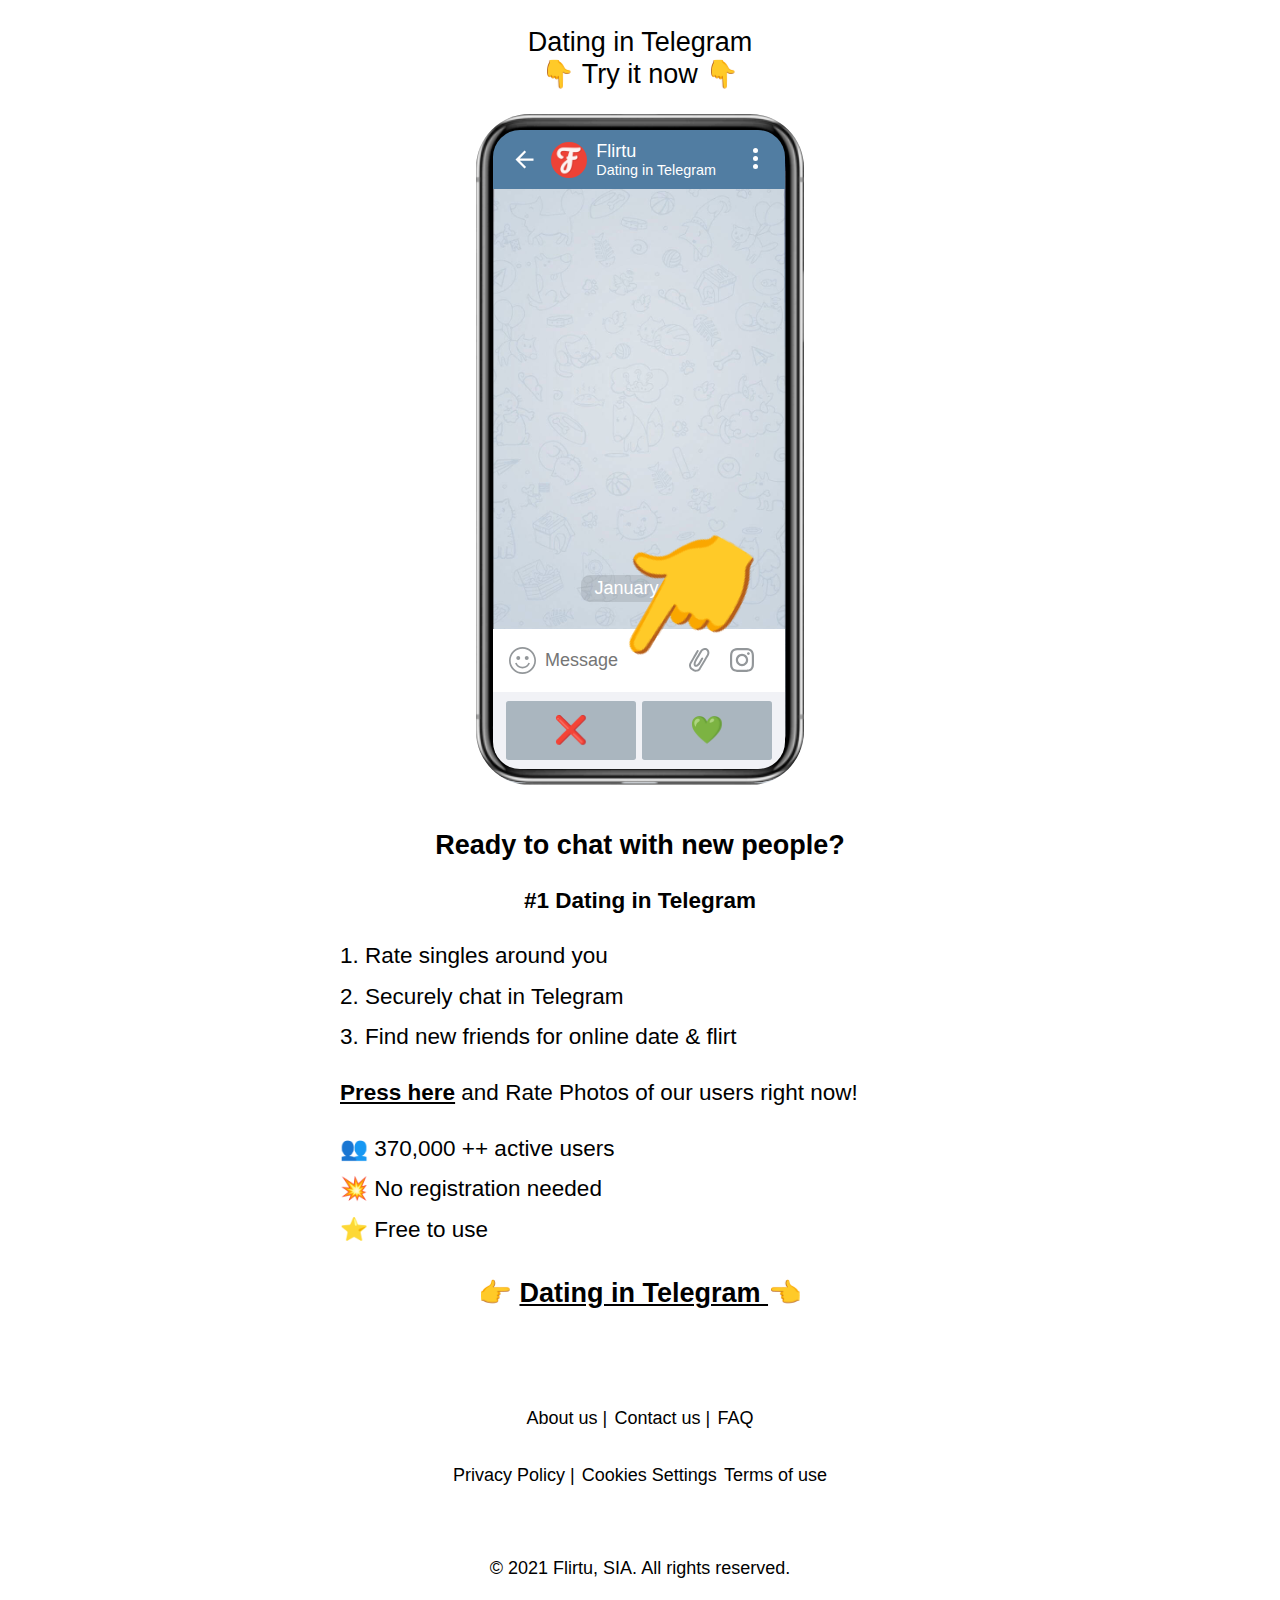
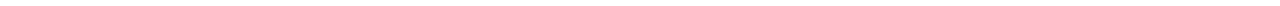
==== commit 16c45b49: "optimisation" ====
--- a/docs/index.html
+++ b/docs/index.html
@@ -10,7 +10,7 @@
 	<link rel="stylesheet" href="css/style.min.css">
 </head>
 <body >
-<div class="finger">👇</div>
+<div class="finger">👈</div>
 <div class="flirtu-action">
 	<div class="fliru-action__container">
 		<div class="flirtu-action__title">
@@ -82,13 +82,16 @@
 
 <div class="content-footer">
 	<div>
-		<img src="img/smiley-svgrepo-com.svg" alt="">
+		
+		<div class="smile"></div>
 	<input type="text" placeholder="Message" readonly>
 	</div>
 
 	<div>
-		<img src="img/98520.svg" alt="">
-		<img src="img/img.svg" alt="" class="add-img">
+		
+		<div class="add-doc"></div>
+		
+		<div class="add-img"></div>
 	</div>
 	</div>
 
--- a/docs/css/style.min.css
+++ b/docs/css/style.min.css
@@ -1 +1 @@
-body{margin:0;font-family:sans-serif}.flirtu-action{width:600px;max-width:100%;margin:0 auto;overflow:hidden;-webkit-box-sizing:border-box;box-sizing:border-box}.flirtu-action__title{text-align:center;font-size:3vh;margin-bottom:2.7vh;margin-top:3vh}.fliru-action__container{display:-webkit-box;display:-ms-flexbox;display:flex;-webkit-box-orient:vertical;-webkit-box-direction:normal;-ms-flex-direction:column;flex-direction:column;-webkit-box-pack:start;-ms-flex-pack:start;justify-content:flex-start;-webkit-box-align:center;-ms-flex-align:center;align-items:center}.flirtu-simulation{width:36.5vh;height:74.5vh;background-image:url("../img/phone.png"),url("../img/bg.jpg");margin:0 auto;background-size:100%;border-radius:6vh;-webkit-box-sizing:border-box;box-sizing:border-box}.flirtu-simulation-container{width:36.5vh;height:74.5vh;border-radius:4vh;padding:1.8vh 1.9vh;padding-right:2.1vh;-webkit-box-sizing:border-box;box-sizing:border-box;display:-webkit-box;display:-ms-flexbox;display:flex;-webkit-box-orient:vertical;-webkit-box-direction:normal;-ms-flex-direction:column;flex-direction:column;-webkit-box-pack:justify;-ms-flex-pack:justify;justify-content:space-between}.telegram-header{background:#517da2;border-top-left-radius:3vh;border-top-right-radius:3vh;padding:1.2vh 2vh;color:#fff;display:-webkit-box;display:-ms-flexbox;display:flex;-webkit-box-align:center;-ms-flex-align:center;align-items:center;-webkit-box-pack:justify;-ms-flex-pack:justify;justify-content:space-between}.flirtu-logo{width:4vh;height:4vh;background:url("../img/f.jpg");background-size:100%;background-position:center;border-radius:50%}.back-arrow{width:3vh;height:3vh;display:block;margin-right:1.5vh;background:url("../img/back.svg");background-size:100%;background-position:center}.telegram-header__left{display:-webkit-box;display:-ms-flexbox;display:flex;-webkit-box-align:center;-ms-flex-align:center;align-items:center}.telegram-header__text{margin-left:1vh}.telegram-header__title{font-size:2vh;font-weight:500}.telegram-header__sub-title{font-size:1.6vh;font-weight:300}.telegram-header__dot{width:0.6vh;height:0.6vh;background:#fff;border-radius:50%;margin-bottom:0.3vh}.telegram-header__right{padding-right:1vh}.telegram-header__bot:last-child{margin-bottom:0}.buttons-wrapper{background:#f1f2f6;border-bottom-left-radius:3vh;border-bottom-right-radius:3vh;padding:1vh 1.5vh;display:-webkit-box;display:-ms-flexbox;display:flex;-webkit-box-pack:justify;-ms-flex-pack:justify;justify-content:space-between;-webkit-box-align:center;-ms-flex-align:center;align-items:center}.button{background:#aab6bf;width:49%;padding:1.5vh 0;display:-webkit-box;display:-ms-flexbox;display:flex;-webkit-box-pack:center;-ms-flex-pack:center;justify-content:center;-webkit-box-align:center;-ms-flex-align:center;align-items:center;-webkit-box-sizing:border-box;box-sizing:border-box;border-radius:0.3vh;font-size:3vh}.telegram-content{height:54vh;overflow-y:hidden;overflow-x:hidden;display:-webkit-box;display:-ms-flexbox;display:flex;-webkit-box-orient:vertical;-webkit-box-direction:normal;-ms-flex-direction:column;flex-direction:column;-webkit-box-pack:end;-ms-flex-pack:end;justify-content:flex-end;padding:2vh 2vh}.profile{width:90%;border:0.2vh solid #fff;background:#fff;border-radius:0.7vh;overflow:hidden}.profile img{width:100%;border-radius:0.7vh}.user-name,.activity,.got-it{font-size:2vh;padding:0vh 1vh;padding-bottom:0.5vh}.activity,.got-it{display:-webkit-box;display:-ms-flexbox;display:flex}.activity .img,.got-it .img{width:2.5vh;margin-right:0.5vh;display:block;height:2.5vh}.activity-img{background:url("../img/timer-483.svg");background-size:100%;background-position:center;background-repeat:no-repeat}.got-it-img{background:url("../img/gift.png");background-size:100%;background-position:center;background-repeat:no-repeat}.telegram-content__item{margin-top:1vh}.dislike,.like{-ms-flex-item-align:end;align-self:flex-end;font-size:6vh;margin-bottom:2vh;margin-top:2vh;-webkit-animation:scale-anim3;animation:scale-anim3;-webkit-animation-duration:1s;animation-duration:1s;-webkit-animation-delay:0.2s;animation-delay:0.2s;-webkit-transform:scale(1);-ms-transform:scale(1);transform:scale(1)}@-webkit-keyframes scale-anim3{0%{-webkit-transform:scale(1) rotate(0);transform:scale(1) rotate(0)}20%{-webkit-transform:scale(1.2) rotate(25deg);transform:scale(1.2) rotate(25deg)}40%{-webkit-transform:scale(1) rotate(0);transform:scale(1) rotate(0)}60%{-webkit-transform:scale(1.2) rotate(-25deg);transform:scale(1.2) rotate(-25deg)}100%{-webkit-transform:scale(1) rotate(0);transform:scale(1) rotate(0)}}@keyframes scale-anim3{0%{-webkit-transform:scale(1) rotate(0);transform:scale(1) rotate(0)}20%{-webkit-transform:scale(1.2) rotate(25deg);transform:scale(1.2) rotate(25deg)}40%{-webkit-transform:scale(1) rotate(0);transform:scale(1) rotate(0)}60%{-webkit-transform:scale(1.2) rotate(-25deg);transform:scale(1.2) rotate(-25deg)}100%{-webkit-transform:scale(1) rotate(0);transform:scale(1) rotate(0)}}.dislike.active{display:-webkit-box;display:-ms-flexbox;display:flex}.like.active{display:-webkit-box;display:-ms-flexbox;display:flex}.telegram-content__item--profile.active{display:-webkit-box;display:-ms-flexbox;display:flex;-webkit-box-orient:vertical;-webkit-box-direction:normal;-ms-flex-direction:column;flex-direction:column}.telegram-content__item--profile{opacity:0;-webkit-box-sizing:border-box;box-sizing:border-box;height:0;-webkit-animation-name:fadeIn;animation-name:fadeIn;-webkit-animation-duration:1s;animation-duration:1s;-webkit-animation-iteration-count:1;animation-iteration-count:1;-webkit-animation-direction:alternate;animation-direction:alternate;-webkit-animation-fill-mode:forwards;animation-fill-mode:forwards;-webkit-animation-delay:1s;animation-delay:1s}@-webkit-keyframes fadeIn{0%{opacity:0;height:0}100%{opacity:1;height:auto}}@keyframes fadeIn{0%{opacity:0;height:0}100%{opacity:1;height:auto}}.profile-footer{display:-webkit-box;display:-ms-flexbox;display:flex;-webkit-box-pack:justify;-ms-flex-pack:justify;justify-content:space-between}.profile-time{font-size:1.6vh;-ms-flex-item-align:end;align-self:flex-end;padding:0.2vh;color:#a9aaac}.content-footer{display:-webkit-box;display:-ms-flexbox;display:flex;-webkit-box-pack:justify;-ms-flex-pack:justify;justify-content:space-between;-webkit-box-align:center;-ms-flex-align:center;align-items:center;background:#fff;padding:0.5vh 1.8vh}.content-footer div{display:-webkit-box;display:-ms-flexbox;display:flex}.content-footer img{width:3vh}.content-footer .add-img{width:6vh}.content-footer input{outline:none;border:none;width:10vh;padding:0;font-size:2vh;text-align:left;display:block;margin-left:1vh}.flirtu-simulation-container.blure{-webkit-filter:blur(4px);filter:blur(4px)}.flirtu-simulation{position:relative}.flirtu-simulation-modal{background:#fff;position:absolute;top:50%;left:50%;-webkit-transform:translateY(-50%) translateX(-50%);-ms-transform:translateY(-50%) translateX(-50%);transform:translateY(-50%) translateX(-50%);z-index:99;text-align:center;border-radius:1vh;padding:3vh 2vh;width:22vh;font-size:2.5vh}.open-telegram{display:-webkit-box;display:-ms-flexbox;display:flex;-webkit-box-pack:center;-ms-flex-pack:center;justify-content:center;-webkit-box-align:center;-ms-flex-align:center;align-items:center;text-decoration:none;background:#426382;color:#fff;margin-top:2vh;padding:1vh 2vh;border-radius:0.6vh;text-transform:uppercase;font-size:2vh}.button{cursor:pointer}.telegram-content__item--profile{position:relative}.telegram-content__item--profile:after{content:'';width:3vh;height:3vh;background-color:rgba(0,0,0,0.1);background-image:url("../img/share.svg");background-size:2vh;background-repeat:no-repeat;background-position:center;position:absolute;right:-1.5vh;bottom:0;border-radius:50%}.like-time{font-size:1.6vh;-ms-flex-item-align:end;align-self:flex-end;background-color:rgba(0,0,0,0.1);color:#fff;display:-webkit-box;display:-ms-flexbox;display:flex;-webkit-box-align:center;-ms-flex-align:center;align-items:center;padding:0.2vh 0.4vh;border-radius:0.5vh;-webkit-transform:translateY(-50%);-ms-transform:translateY(-50%);transform:translateY(-50%)}.like-time img{width:1.8vh;margin-left:0.3vh}.date{font-size:2vh;-ms-flex-item-align:center;align-self:center;background-color:rgba(0,0,0,0.1);color:#fff;display:-webkit-box;display:-ms-flexbox;display:flex;-webkit-box-align:center;-ms-flex-align:center;align-items:center;padding:0.3vh 1.5vh;border-radius:1vh}.text-wrapper{margin:0 auto;font-size:2.5vh;width:600px;max-width:90%;margin-top:5vh}.text-wrapper a{color:#000;font-weight:700}.bold{font-weight:700;text-align:center;font-size:3vh}.bold--s{font-size:2.5vh}.footer{padding-bottom:3vh;margin:0 auto;width:600px;max-width:90%;margin-top:10vh;font-size:2vh}.footer a{text-decoration:none;color:#000;display:block;margin-bottom:2vh;padding:1vh 0.4vh}.copy{text-align:center;margin-top:5vh}.footer-col{width:100%;display:-webkit-box;display:-ms-flexbox;display:flex;-webkit-box-pack:center;-ms-flex-pack:center;justify-content:center;-ms-flex-wrap:wrap;flex-wrap:wrap}.list{line-height:1.8}.button-animation{position:relative;text-decoration:none;color:#fff;overflow:hidden}.button-animation:before{content:'';position:absolute;top:0;left:0;width:5vh;height:100%;background-color:#fff;-webkit-transform:translateX(-4em) skewX(-45deg);-ms-transform:translateX(-4em) skewX(-45deg);transform:translateX(-4em) skewX(-45deg);-webkit-animation:move-light;animation:move-light;-webkit-animation-iteration-count:infinite;animation-iteration-count:infinite;-webkit-animation-duration:5s;animation-duration:5s;-webkit-animation-delay:2s;animation-delay:2s}@-webkit-keyframes move-light{0%{-webkit-transform:translateX(-4em) skewX(-45deg);transform:translateX(-4em) skewX(-45deg)}20%{-webkit-transform:translateX(10em) skewX(-45deg);transform:translateX(10em) skewX(-45deg)}100%{-webkit-transform:translateX(10em) skewX(-45deg);transform:translateX(10em) skewX(-45deg)}}@keyframes move-light{0%{-webkit-transform:translateX(-4em) skewX(-45deg);transform:translateX(-4em) skewX(-45deg)}20%{-webkit-transform:translateX(10em) skewX(-45deg);transform:translateX(10em) skewX(-45deg)}100%{-webkit-transform:translateX(10em) skewX(-45deg);transform:translateX(10em) skewX(-45deg)}}.button.like-button:before{-webkit-animation:move-light2;animation:move-light2;-webkit-animation-iteration-count:infinite;animation-iteration-count:infinite;-webkit-animation-duration:5s;animation-duration:5s;-webkit-animation-delay:2s;animation-delay:2s;-webkit-transform:translateX(-4em) skewX(-45deg);-ms-transform:translateX(-4em) skewX(-45deg);transform:translateX(-4em) skewX(-45deg)}@-webkit-keyframes move-light2{0%{-webkit-transform:translateX(-4em) skewX(-45deg);transform:translateX(-4em) skewX(-45deg)}50%{-webkit-transform:translateX(-4em) skewX(-45deg);transform:translateX(-4em) skewX(-45deg)}70%{-webkit-transform:translateX(10em) skewX(-45deg);transform:translateX(10em) skewX(-45deg)}100%{-webkit-transform:translateX(10em) skewX(-45deg);transform:translateX(10em) skewX(-45deg)}}@keyframes move-light2{0%{-webkit-transform:translateX(-4em) skewX(-45deg);transform:translateX(-4em) skewX(-45deg)}50%{-webkit-transform:translateX(-4em) skewX(-45deg);transform:translateX(-4em) skewX(-45deg)}70%{-webkit-transform:translateX(10em) skewX(-45deg);transform:translateX(10em) skewX(-45deg)}100%{-webkit-transform:translateX(10em) skewX(-45deg);transform:translateX(10em) skewX(-45deg)}}.button-animation span{display:block;-webkit-animation:scale-anim;animation:scale-anim;-webkit-animation-iteration-count:infinite;animation-iteration-count:infinite;-webkit-animation-duration:5s;animation-duration:5s;-webkit-animation-delay:3s;animation-delay:3s;-webkit-transform:scale(1) rotate(0);-ms-transform:scale(1) rotate(0);transform:scale(1) rotate(0)}.button-animation.like-button span{-webkit-animation:scale-anim2;animation:scale-anim2;-webkit-animation-iteration-count:infinite;animation-iteration-count:infinite;-webkit-animation-duration:5s;animation-duration:5s;-webkit-animation-delay:3s;animation-delay:3s;-webkit-transform:scale(1);-ms-transform:scale(1);transform:scale(1)}@-webkit-keyframes scale-anim{0%{-webkit-transform:scale(1) rotate(0);transform:scale(1) rotate(0)}5%{-webkit-transform:scale(1.6) rotate(25deg);transform:scale(1.6) rotate(25deg)}10%{-webkit-transform:scale(1) rotate(0);transform:scale(1) rotate(0)}15%{-webkit-transform:scale(1.6) rotate(-25deg);transform:scale(1.6) rotate(-25deg)}20%{-webkit-transform:scale(1) rotate(0);transform:scale(1) rotate(0)}100%{-webkit-transform:scale(1) rotate(0);transform:scale(1) rotate(0)}}@keyframes scale-anim{0%{-webkit-transform:scale(1) rotate(0);transform:scale(1) rotate(0)}5%{-webkit-transform:scale(1.6) rotate(25deg);transform:scale(1.6) rotate(25deg)}10%{-webkit-transform:scale(1) rotate(0);transform:scale(1) rotate(0)}15%{-webkit-transform:scale(1.6) rotate(-25deg);transform:scale(1.6) rotate(-25deg)}20%{-webkit-transform:scale(1) rotate(0);transform:scale(1) rotate(0)}100%{-webkit-transform:scale(1) rotate(0);transform:scale(1) rotate(0)}}@-webkit-keyframes scale-anim2{0%{-webkit-transform:scale(1) rotate(0);transform:scale(1) rotate(0)}50%{-webkit-transform:scale(1) rotate(0);transform:scale(1) rotate(0)}55%{-webkit-transform:scale(1.6) rotate(25deg);transform:scale(1.6) rotate(25deg)}60%{-webkit-transform:scale(1) rotate(0);transform:scale(1) rotate(0)}65%{-webkit-transform:scale(1.6) rotate(-25deg);transform:scale(1.6) rotate(-25deg)}70%{-webkit-transform:scale(1) rotate(0);transform:scale(1) rotate(0)}100%{-webkit-transform:scale(1) rotate(0);transform:scale(1) rotate(0)}}@keyframes scale-anim2{0%{-webkit-transform:scale(1) rotate(0);transform:scale(1) rotate(0)}50%{-webkit-transform:scale(1) rotate(0);transform:scale(1) rotate(0)}55%{-webkit-transform:scale(1.6) rotate(25deg);transform:scale(1.6) rotate(25deg)}60%{-webkit-transform:scale(1) rotate(0);transform:scale(1) rotate(0)}65%{-webkit-transform:scale(1.6) rotate(-25deg);transform:scale(1.6) rotate(-25deg)}70%{-webkit-transform:scale(1) rotate(0);transform:scale(1) rotate(0)}100%{-webkit-transform:scale(1) rotate(0);transform:scale(1) rotate(0)}}.finger{position:absolute;top:60vh;right:8vh;font-size:15vh;z-index:999;-webkit-transform:rotate(30deg);-ms-transform:rotate(30deg);transform:rotate(30deg);-webkit-animation:jump;animation:jump;-webkit-animation-iteration-count:infinite;animation-iteration-count:infinite;-webkit-animation-duration:1s;animation-duration:1s}@-webkit-keyframes jump{0%{-webkit-transform:rotate(30deg) translateY(-10%);transform:rotate(30deg) translateY(-10%)}50%{-webkit-transform:rotate(30deg) translateY(0%);transform:rotate(30deg) translateY(0%)}100%{-webkit-transform:rotate(30deg) translateY(-10%);transform:rotate(30deg) translateY(-10%)}}@keyframes jump{0%{-webkit-transform:rotate(30deg) translateY(-10%);transform:rotate(30deg) translateY(-10%)}50%{-webkit-transform:rotate(30deg) translateY(0%);transform:rotate(30deg) translateY(0%)}100%{-webkit-transform:rotate(30deg) translateY(-10%);transform:rotate(30deg) translateY(-10%)}}@media only screen and (max-width: 992px){.flirtu-action{width:100%}}@media only screen and (max-width: 768px){.footer a{font-size:3.5vw;margin-bottom:0}.copy{font-size:3.5vw}}
+body{margin:0;font-family:sans-serif}.flirtu-action{width:600px;max-width:100%;margin:0 auto;overflow:hidden;-webkit-box-sizing:border-box;box-sizing:border-box}.flirtu-action__title{text-align:center;font-size:3vh;margin-bottom:2.7vh;margin-top:3vh}.fliru-action__container{display:-webkit-box;display:-ms-flexbox;display:flex;-webkit-box-orient:vertical;-webkit-box-direction:normal;-ms-flex-direction:column;flex-direction:column;-webkit-box-pack:start;-ms-flex-pack:start;justify-content:flex-start;-webkit-box-align:center;-ms-flex-align:center;align-items:center}.flirtu-simulation{width:36.5vh;height:74.5vh;background-image:url("../img/phone.png"),url("../img/bg.jpg");margin:0 auto;background-size:100%;border-radius:6vh;-webkit-box-sizing:border-box;box-sizing:border-box}.flirtu-simulation-container{width:36.5vh;height:74.5vh;border-radius:4vh;padding:1.8vh 1.9vh;padding-right:2.1vh;-webkit-box-sizing:border-box;box-sizing:border-box;display:-webkit-box;display:-ms-flexbox;display:flex;-webkit-box-orient:vertical;-webkit-box-direction:normal;-ms-flex-direction:column;flex-direction:column;-webkit-box-pack:justify;-ms-flex-pack:justify;justify-content:space-between}.telegram-header{background:#517da2;border-top-left-radius:3vh;border-top-right-radius:3vh;padding:1.2vh 2vh;color:#fff;display:-webkit-box;display:-ms-flexbox;display:flex;-webkit-box-align:center;-ms-flex-align:center;align-items:center;-webkit-box-pack:justify;-ms-flex-pack:justify;justify-content:space-between}.flirtu-logo{width:4vh;height:4vh;background:url("../img/f.jpg");background-size:100%;background-position:center;border-radius:50%}.back-arrow{width:3vh;height:3vh;display:block;margin-right:1.5vh;background:url("../img/back.svg");background-size:100%;background-position:center}.telegram-header__left{display:-webkit-box;display:-ms-flexbox;display:flex;-webkit-box-align:center;-ms-flex-align:center;align-items:center}.telegram-header__text{margin-left:1vh}.telegram-header__title{font-size:2vh;font-weight:500}.telegram-header__sub-title{font-size:1.6vh;font-weight:300}.telegram-header__dot{width:0.6vh;height:0.6vh;background:#fff;border-radius:50%;margin-bottom:0.3vh}.telegram-header__right{padding-right:1vh}.telegram-header__bot:last-child{margin-bottom:0}.buttons-wrapper{background:#f1f2f6;border-bottom-left-radius:3vh;border-bottom-right-radius:3vh;padding:1vh 1.5vh;display:-webkit-box;display:-ms-flexbox;display:flex;-webkit-box-pack:justify;-ms-flex-pack:justify;justify-content:space-between;-webkit-box-align:center;-ms-flex-align:center;align-items:center}.button{background:#aab6bf;width:49%;padding:1.5vh 0;display:-webkit-box;display:-ms-flexbox;display:flex;-webkit-box-pack:center;-ms-flex-pack:center;justify-content:center;-webkit-box-align:center;-ms-flex-align:center;align-items:center;-webkit-box-sizing:border-box;box-sizing:border-box;border-radius:0.3vh;font-size:3vh}.telegram-content{height:54vh;overflow-y:hidden;overflow-x:hidden;display:-webkit-box;display:-ms-flexbox;display:flex;-webkit-box-orient:vertical;-webkit-box-direction:normal;-ms-flex-direction:column;flex-direction:column;-webkit-box-pack:end;-ms-flex-pack:end;justify-content:flex-end;padding:2vh 2vh}.profile{width:90%;border:0.2vh solid #fff;background:#fff;border-radius:0.7vh;overflow:hidden}.profile img{width:100%;border-radius:0.7vh}.user-name,.activity,.got-it{font-size:1.8vh;padding:0vh 1vh;padding-bottom:0.5vh}.activity,.got-it{display:-webkit-box;display:-ms-flexbox;display:flex}.activity .img,.got-it .img{width:2.5vh;margin-right:0.5vh;display:block;height:2.5vh}.activity-img{background:url("../img/timer-483.svg");background-size:100%;background-position:center;background-repeat:no-repeat}.got-it-img{background:url("../img/gift.png");background-size:100%;background-position:center;background-repeat:no-repeat}.telegram-content__item{margin-top:1vh}.dislike,.like{-ms-flex-item-align:end;align-self:flex-end;font-size:6vh;margin-bottom:2vh;margin-top:2vh;-webkit-animation:scale-anim3;animation:scale-anim3;-webkit-animation-duration:1s;animation-duration:1s;-webkit-animation-delay:0.2s;animation-delay:0.2s;-webkit-transform:scale(1);-ms-transform:scale(1);transform:scale(1)}@-webkit-keyframes scale-anim3{0%{-webkit-transform:scale(1) rotate(0);transform:scale(1) rotate(0)}20%{-webkit-transform:scale(1.2) rotate(25deg);transform:scale(1.2) rotate(25deg)}40%{-webkit-transform:scale(1) rotate(0);transform:scale(1) rotate(0)}60%{-webkit-transform:scale(1.2) rotate(-25deg);transform:scale(1.2) rotate(-25deg)}100%{-webkit-transform:scale(1) rotate(0);transform:scale(1) rotate(0)}}@keyframes scale-anim3{0%{-webkit-transform:scale(1) rotate(0);transform:scale(1) rotate(0)}20%{-webkit-transform:scale(1.2) rotate(25deg);transform:scale(1.2) rotate(25deg)}40%{-webkit-transform:scale(1) rotate(0);transform:scale(1) rotate(0)}60%{-webkit-transform:scale(1.2) rotate(-25deg);transform:scale(1.2) rotate(-25deg)}100%{-webkit-transform:scale(1) rotate(0);transform:scale(1) rotate(0)}}.dislike.active{display:-webkit-box;display:-ms-flexbox;display:flex}.like.active{display:-webkit-box;display:-ms-flexbox;display:flex}.telegram-content__item--profile.active{display:-webkit-box;display:-ms-flexbox;display:flex;-webkit-box-orient:vertical;-webkit-box-direction:normal;-ms-flex-direction:column;flex-direction:column}.telegram-content__item--profile{opacity:0;-webkit-box-sizing:border-box;box-sizing:border-box;height:0;-webkit-animation-name:fadeIn;animation-name:fadeIn;-webkit-animation-duration:1s;animation-duration:1s;-webkit-animation-iteration-count:1;animation-iteration-count:1;-webkit-animation-direction:alternate;animation-direction:alternate;-webkit-animation-fill-mode:forwards;animation-fill-mode:forwards;-webkit-animation-delay:1s;animation-delay:1s}@-webkit-keyframes fadeIn{0%{opacity:0;height:0}100%{opacity:1;height:auto}}@keyframes fadeIn{0%{opacity:0;height:0}100%{opacity:1;height:auto}}.profile-footer{display:-webkit-box;display:-ms-flexbox;display:flex;-webkit-box-pack:justify;-ms-flex-pack:justify;justify-content:space-between}.profile-time{font-size:1.6vh;-ms-flex-item-align:end;align-self:flex-end;padding:0.2vh;color:#a9aaac}.content-footer{display:-webkit-box;display:-ms-flexbox;display:flex;-webkit-box-pack:justify;-ms-flex-pack:justify;justify-content:space-between;-webkit-box-align:center;-ms-flex-align:center;align-items:center;background:#fff;padding:0.5vh 1.8vh}.content-footer div{display:-webkit-box;display:-ms-flexbox;display:flex}.content-footer img{width:3vh}.content-footer .add-img{width:6vh;height:6vh;background:url("../img/img.svg");background-size:100%;background-position:center;background-repeat:no-repeat}.content-footer input{outline:none;border:none;width:10vh;padding:0;font-size:2vh;text-align:left;display:block;margin-left:1vh}.add-doc{width:3vh;height:6vh;background:url("../img/98520.svg");background-size:100%;background-position:center;background-repeat:no-repeat}.smile{width:3vh;height:3vh;background:url("../img/smiley-svgrepo-com.svg");background-size:100%;background-position:center;background-repeat:no-repeat}.flirtu-simulation-container.blure{-webkit-filter:blur(4px);filter:blur(4px)}.flirtu-simulation{position:relative}.flirtu-simulation-modal{background:#fff;position:absolute;top:50%;left:50%;-webkit-transform:translateY(-50%) translateX(-50%);-ms-transform:translateY(-50%) translateX(-50%);transform:translateY(-50%) translateX(-50%);z-index:99;text-align:center;border-radius:1vh;padding:3vh 2vh;width:22vh;font-size:2.5vh}.open-telegram{display:-webkit-box;display:-ms-flexbox;display:flex;-webkit-box-pack:center;-ms-flex-pack:center;justify-content:center;-webkit-box-align:center;-ms-flex-align:center;align-items:center;text-decoration:none;background:#426382;color:#fff;margin-top:2vh;padding:1vh 2vh;border-radius:0.6vh;text-transform:uppercase;font-size:2vh}.button{cursor:pointer}.telegram-content__item--profile{position:relative}.telegram-content__item--profile:after{content:'';width:3vh;height:3vh;background-color:rgba(0,0,0,0.1);background-image:url("../img/share.svg");background-size:2vh;background-repeat:no-repeat;background-position:center;position:absolute;right:-1.5vh;bottom:0;border-radius:50%}.like-time{font-size:1.6vh;-ms-flex-item-align:end;align-self:flex-end;background-color:rgba(0,0,0,0.1);color:#fff;display:-webkit-box;display:-ms-flexbox;display:flex;-webkit-box-align:center;-ms-flex-align:center;align-items:center;padding:0.2vh 0.4vh;border-radius:0.5vh;-webkit-transform:translateY(-50%);-ms-transform:translateY(-50%);transform:translateY(-50%)}.like-time img{width:1.8vh;margin-left:0.3vh}.date{font-size:2vh;-ms-flex-item-align:center;align-self:center;background-color:rgba(0,0,0,0.1);color:#fff;display:-webkit-box;display:-ms-flexbox;display:flex;-webkit-box-align:center;-ms-flex-align:center;align-items:center;padding:0.3vh 1.5vh;border-radius:1vh}.text-wrapper{margin:0 auto;font-size:2.5vh;width:600px;max-width:90%;margin-top:5vh}.text-wrapper a{color:#000;font-weight:700}.bold{font-weight:700;text-align:center;font-size:3vh}.bold--s{font-size:2.5vh}.footer{padding-bottom:3vh;margin:0 auto;width:600px;max-width:90%;margin-top:10vh;font-size:2vh}.footer a{text-decoration:none;color:#000;display:block;margin-bottom:2vh;padding:1vh 0.4vh}.copy{text-align:center;margin-top:5vh}.footer-col{width:100%;display:-webkit-box;display:-ms-flexbox;display:flex;-webkit-box-pack:center;-ms-flex-pack:center;justify-content:center;-ms-flex-wrap:wrap;flex-wrap:wrap}.list{line-height:1.8}.button-animation{position:relative;text-decoration:none;color:#fff;overflow:hidden}.button-animation:before{content:'';position:absolute;top:0;left:0;width:5vh;height:100%;background-color:#fff;-webkit-transform:translateX(-4em) skewX(-45deg);-ms-transform:translateX(-4em) skewX(-45deg);transform:translateX(-4em) skewX(-45deg);-webkit-animation:move-light;animation:move-light;-webkit-animation-iteration-count:infinite;animation-iteration-count:infinite;-webkit-animation-duration:5s;animation-duration:5s;-webkit-animation-delay:2s;animation-delay:2s}@-webkit-keyframes move-light{0%{-webkit-transform:translateX(-4em) skewX(-45deg);transform:translateX(-4em) skewX(-45deg)}20%{-webkit-transform:translateX(10em) skewX(-45deg);transform:translateX(10em) skewX(-45deg)}100%{-webkit-transform:translateX(10em) skewX(-45deg);transform:translateX(10em) skewX(-45deg)}}@keyframes move-light{0%{-webkit-transform:translateX(-4em) skewX(-45deg);transform:translateX(-4em) skewX(-45deg)}20%{-webkit-transform:translateX(10em) skewX(-45deg);transform:translateX(10em) skewX(-45deg)}100%{-webkit-transform:translateX(10em) skewX(-45deg);transform:translateX(10em) skewX(-45deg)}}.button.like-button:before{-webkit-animation:move-light2;animation:move-light2;-webkit-animation-iteration-count:infinite;animation-iteration-count:infinite;-webkit-animation-duration:5s;animation-duration:5s;-webkit-animation-delay:2s;animation-delay:2s;-webkit-transform:translateX(-4em) skewX(-45deg);-ms-transform:translateX(-4em) skewX(-45deg);transform:translateX(-4em) skewX(-45deg)}@-webkit-keyframes move-light2{0%{-webkit-transform:translateX(-4em) skewX(-45deg);transform:translateX(-4em) skewX(-45deg)}50%{-webkit-transform:translateX(-4em) skewX(-45deg);transform:translateX(-4em) skewX(-45deg)}70%{-webkit-transform:translateX(10em) skewX(-45deg);transform:translateX(10em) skewX(-45deg)}100%{-webkit-transform:translateX(10em) skewX(-45deg);transform:translateX(10em) skewX(-45deg)}}@keyframes move-light2{0%{-webkit-transform:translateX(-4em) skewX(-45deg);transform:translateX(-4em) skewX(-45deg)}50%{-webkit-transform:translateX(-4em) skewX(-45deg);transform:translateX(-4em) skewX(-45deg)}70%{-webkit-transform:translateX(10em) skewX(-45deg);transform:translateX(10em) skewX(-45deg)}100%{-webkit-transform:translateX(10em) skewX(-45deg);transform:translateX(10em) skewX(-45deg)}}.button-animation span{display:block;-webkit-animation:scale-anim;animation:scale-anim;-webkit-animation-iteration-count:infinite;animation-iteration-count:infinite;-webkit-animation-duration:5s;animation-duration:5s;-webkit-animation-delay:3s;animation-delay:3s;-webkit-transform:scale(1) rotate(0);-ms-transform:scale(1) rotate(0);transform:scale(1) rotate(0)}.button-animation.like-button span{-webkit-animation:scale-anim2;animation:scale-anim2;-webkit-animation-iteration-count:infinite;animation-iteration-count:infinite;-webkit-animation-duration:5s;animation-duration:5s;-webkit-animation-delay:3s;animation-delay:3s;-webkit-transform:scale(1);-ms-transform:scale(1);transform:scale(1)}@-webkit-keyframes scale-anim{0%{-webkit-transform:scale(1) rotate(0);transform:scale(1) rotate(0)}5%{-webkit-transform:scale(1.6) rotate(25deg);transform:scale(1.6) rotate(25deg)}10%{-webkit-transform:scale(1) rotate(0);transform:scale(1) rotate(0)}15%{-webkit-transform:scale(1.6) rotate(-25deg);transform:scale(1.6) rotate(-25deg)}20%{-webkit-transform:scale(1) rotate(0);transform:scale(1) rotate(0)}100%{-webkit-transform:scale(1) rotate(0);transform:scale(1) rotate(0)}}@keyframes scale-anim{0%{-webkit-transform:scale(1) rotate(0);transform:scale(1) rotate(0)}5%{-webkit-transform:scale(1.6) rotate(25deg);transform:scale(1.6) rotate(25deg)}10%{-webkit-transform:scale(1) rotate(0);transform:scale(1) rotate(0)}15%{-webkit-transform:scale(1.6) rotate(-25deg);transform:scale(1.6) rotate(-25deg)}20%{-webkit-transform:scale(1) rotate(0);transform:scale(1) rotate(0)}100%{-webkit-transform:scale(1) rotate(0);transform:scale(1) rotate(0)}}@-webkit-keyframes scale-anim2{0%{-webkit-transform:scale(1) rotate(0);transform:scale(1) rotate(0)}50%{-webkit-transform:scale(1) rotate(0);transform:scale(1) rotate(0)}55%{-webkit-transform:scale(1.6) rotate(25deg);transform:scale(1.6) rotate(25deg)}60%{-webkit-transform:scale(1) rotate(0);transform:scale(1) rotate(0)}65%{-webkit-transform:scale(1.6) rotate(-25deg);transform:scale(1.6) rotate(-25deg)}70%{-webkit-transform:scale(1) rotate(0);transform:scale(1) rotate(0)}100%{-webkit-transform:scale(1) rotate(0);transform:scale(1) rotate(0)}}@keyframes scale-anim2{0%{-webkit-transform:scale(1) rotate(0);transform:scale(1) rotate(0)}50%{-webkit-transform:scale(1) rotate(0);transform:scale(1) rotate(0)}55%{-webkit-transform:scale(1.6) rotate(25deg);transform:scale(1.6) rotate(25deg)}60%{-webkit-transform:scale(1) rotate(0);transform:scale(1) rotate(0)}65%{-webkit-transform:scale(1.6) rotate(-25deg);transform:scale(1.6) rotate(-25deg)}70%{-webkit-transform:scale(1) rotate(0);transform:scale(1) rotate(0)}100%{-webkit-transform:scale(1) rotate(0);transform:scale(1) rotate(0)}}.finger{position:absolute;top:58vh;right:40vw;font-size:15vh;z-index:999;-webkit-transform:rotate(-60deg);-ms-transform:rotate(-60deg);transform:rotate(-60deg);-webkit-animation:jump;animation:jump;-webkit-animation-iteration-count:infinite;animation-iteration-count:infinite;-webkit-animation-duration:1s;animation-duration:1s}@-webkit-keyframes jump{0%{-webkit-transform:rotate(-60deg) translateX(-20%);transform:rotate(-60deg) translateX(-20%)}50%{-webkit-transform:rotate(-60deg) translateX(0%);transform:rotate(-60deg) translateX(0%)}100%{-webkit-transform:rotate(-60deg) translateX(-20%);transform:rotate(-60deg) translateX(-20%)}}@keyframes jump{0%{-webkit-transform:rotate(-60deg) translateX(-20%);transform:rotate(-60deg) translateX(-20%)}50%{-webkit-transform:rotate(-60deg) translateX(0%);transform:rotate(-60deg) translateX(0%)}100%{-webkit-transform:rotate(-60deg) translateX(-20%);transform:rotate(-60deg) translateX(-20%)}}@media only screen and (max-width: 992px){.flirtu-action{width:100%}.finger{right:30vw}}@media only screen and (max-width: 768px){.footer a{font-size:3.5vw;margin-bottom:0}.copy{font-size:3.5vw}.finger{right:25vw}}@media only screen and (max-width: 480px){.finger{right:15vw}}
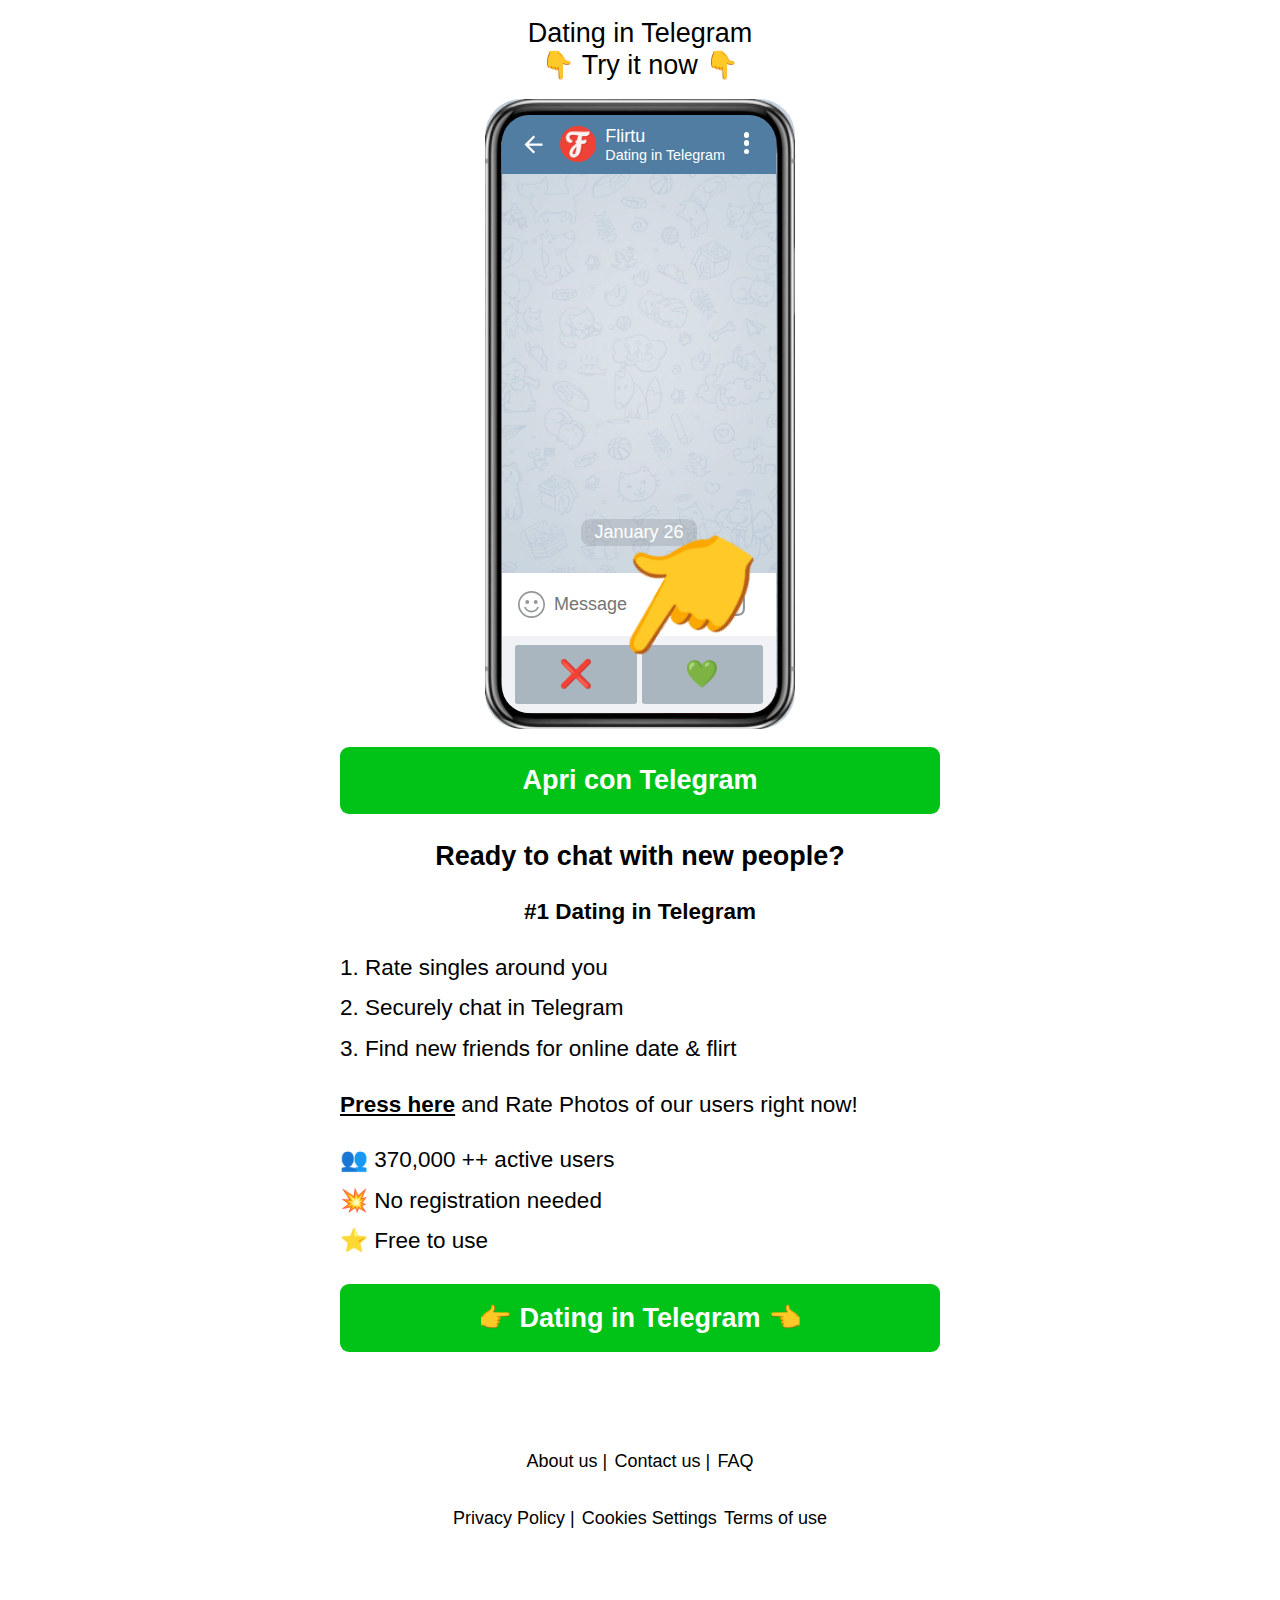
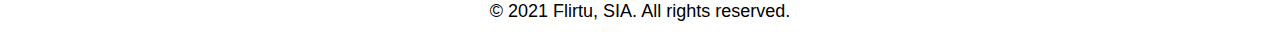
==== commit 172fecc4: "new buttons" ====
--- a/docs/index.html
+++ b/docs/index.html
@@ -4,10 +4,10 @@
 	<meta charset="UTF-8">
 	<meta name="viewport" content="width=device-width, initial-scale=1.0">
 	<meta http-equiv="X-UA-Compatible" content="ie=edge">
-
-	<title>Flirtu</title>
-
+	<meta name="description" content="Dating in Telegram">
+	<title>Dating in Telegram</title>
 	<link rel="stylesheet" href="css/style.min.css">
+	 <link rel="shortcut icon" href="img/fav.ico" type="image/x-icon">
 </head>
 <body >
 <div class="finger">👈</div>
@@ -109,6 +109,15 @@
 	</div>
 </div>
 
+<div class="text-wrapper text-wrapper--button">
+	<a href="" class="green-button">
+
+	Apri con Telegram
+</a>
+</div>
+
+
+
 <div class="text-wrapper">
 	<p class="bold">
 		Ready to chat with new people?
@@ -131,11 +140,14 @@
 ⭐️ Free to use
 	</p>
 
-	<p class="bold">👉
-		<a href="https://t.me/Flirtu_bot?start=website-k5sjmxfagMLfWfMPhd2tPK">
-			 Dating in Telegram 
-		</a>👈
-	</p>
+<div class="">
+	
+		<a class="green-button bold" href="https://t.me/Flirtu_bot?start=website-k5sjmxfagMLfWfMPhd2tPK">
+			👉 Dating in Telegram 👈
+		</a>
+	
+</div>
+	
 </div>
 
 <!-- start footer -->
--- a/docs/css/style.min.css
+++ b/docs/css/style.min.css
@@ -1 +1 @@
-body{margin:0;font-family:sans-serif}.flirtu-action{width:600px;max-width:100%;margin:0 auto;overflow:hidden;-webkit-box-sizing:border-box;box-sizing:border-box}.flirtu-action__title{text-align:center;font-size:3vh;margin-bottom:2.7vh;margin-top:3vh}.fliru-action__container{display:-webkit-box;display:-ms-flexbox;display:flex;-webkit-box-orient:vertical;-webkit-box-direction:normal;-ms-flex-direction:column;flex-direction:column;-webkit-box-pack:start;-ms-flex-pack:start;justify-content:flex-start;-webkit-box-align:center;-ms-flex-align:center;align-items:center}.flirtu-simulation{width:36.5vh;height:74.5vh;background-image:url("../img/phone.png"),url("../img/bg.jpg");margin:0 auto;background-size:100%;border-radius:6vh;-webkit-box-sizing:border-box;box-sizing:border-box}.flirtu-simulation-container{width:36.5vh;height:74.5vh;border-radius:4vh;padding:1.8vh 1.9vh;padding-right:2.1vh;-webkit-box-sizing:border-box;box-sizing:border-box;display:-webkit-box;display:-ms-flexbox;display:flex;-webkit-box-orient:vertical;-webkit-box-direction:normal;-ms-flex-direction:column;flex-direction:column;-webkit-box-pack:justify;-ms-flex-pack:justify;justify-content:space-between}.telegram-header{background:#517da2;border-top-left-radius:3vh;border-top-right-radius:3vh;padding:1.2vh 2vh;color:#fff;display:-webkit-box;display:-ms-flexbox;display:flex;-webkit-box-align:center;-ms-flex-align:center;align-items:center;-webkit-box-pack:justify;-ms-flex-pack:justify;justify-content:space-between}.flirtu-logo{width:4vh;height:4vh;background:url("../img/f.jpg");background-size:100%;background-position:center;border-radius:50%}.back-arrow{width:3vh;height:3vh;display:block;margin-right:1.5vh;background:url("../img/back.svg");background-size:100%;background-position:center}.telegram-header__left{display:-webkit-box;display:-ms-flexbox;display:flex;-webkit-box-align:center;-ms-flex-align:center;align-items:center}.telegram-header__text{margin-left:1vh}.telegram-header__title{font-size:2vh;font-weight:500}.telegram-header__sub-title{font-size:1.6vh;font-weight:300}.telegram-header__dot{width:0.6vh;height:0.6vh;background:#fff;border-radius:50%;margin-bottom:0.3vh}.telegram-header__right{padding-right:1vh}.telegram-header__bot:last-child{margin-bottom:0}.buttons-wrapper{background:#f1f2f6;border-bottom-left-radius:3vh;border-bottom-right-radius:3vh;padding:1vh 1.5vh;display:-webkit-box;display:-ms-flexbox;display:flex;-webkit-box-pack:justify;-ms-flex-pack:justify;justify-content:space-between;-webkit-box-align:center;-ms-flex-align:center;align-items:center}.button{background:#aab6bf;width:49%;padding:1.5vh 0;display:-webkit-box;display:-ms-flexbox;display:flex;-webkit-box-pack:center;-ms-flex-pack:center;justify-content:center;-webkit-box-align:center;-ms-flex-align:center;align-items:center;-webkit-box-sizing:border-box;box-sizing:border-box;border-radius:0.3vh;font-size:3vh}.telegram-content{height:54vh;overflow-y:hidden;overflow-x:hidden;display:-webkit-box;display:-ms-flexbox;display:flex;-webkit-box-orient:vertical;-webkit-box-direction:normal;-ms-flex-direction:column;flex-direction:column;-webkit-box-pack:end;-ms-flex-pack:end;justify-content:flex-end;padding:2vh 2vh}.profile{width:90%;border:0.2vh solid #fff;background:#fff;border-radius:0.7vh;overflow:hidden}.profile img{width:100%;border-radius:0.7vh}.user-name,.activity,.got-it{font-size:1.8vh;padding:0vh 1vh;padding-bottom:0.5vh}.activity,.got-it{display:-webkit-box;display:-ms-flexbox;display:flex}.activity .img,.got-it .img{width:2.5vh;margin-right:0.5vh;display:block;height:2.5vh}.activity-img{background:url("../img/timer-483.svg");background-size:100%;background-position:center;background-repeat:no-repeat}.got-it-img{background:url("../img/gift.png");background-size:100%;background-position:center;background-repeat:no-repeat}.telegram-content__item{margin-top:1vh}.dislike,.like{-ms-flex-item-align:end;align-self:flex-end;font-size:6vh;margin-bottom:2vh;margin-top:2vh;-webkit-animation:scale-anim3;animation:scale-anim3;-webkit-animation-duration:1s;animation-duration:1s;-webkit-animation-delay:0.2s;animation-delay:0.2s;-webkit-transform:scale(1);-ms-transform:scale(1);transform:scale(1)}@-webkit-keyframes scale-anim3{0%{-webkit-transform:scale(1) rotate(0);transform:scale(1) rotate(0)}20%{-webkit-transform:scale(1.2) rotate(25deg);transform:scale(1.2) rotate(25deg)}40%{-webkit-transform:scale(1) rotate(0);transform:scale(1) rotate(0)}60%{-webkit-transform:scale(1.2) rotate(-25deg);transform:scale(1.2) rotate(-25deg)}100%{-webkit-transform:scale(1) rotate(0);transform:scale(1) rotate(0)}}@keyframes scale-anim3{0%{-webkit-transform:scale(1) rotate(0);transform:scale(1) rotate(0)}20%{-webkit-transform:scale(1.2) rotate(25deg);transform:scale(1.2) rotate(25deg)}40%{-webkit-transform:scale(1) rotate(0);transform:scale(1) rotate(0)}60%{-webkit-transform:scale(1.2) rotate(-25deg);transform:scale(1.2) rotate(-25deg)}100%{-webkit-transform:scale(1) rotate(0);transform:scale(1) rotate(0)}}.dislike.active{display:-webkit-box;display:-ms-flexbox;display:flex}.like.active{display:-webkit-box;display:-ms-flexbox;display:flex}.telegram-content__item--profile.active{display:-webkit-box;display:-ms-flexbox;display:flex;-webkit-box-orient:vertical;-webkit-box-direction:normal;-ms-flex-direction:column;flex-direction:column}.telegram-content__item--profile{opacity:0;-webkit-box-sizing:border-box;box-sizing:border-box;height:0;-webkit-animation-name:fadeIn;animation-name:fadeIn;-webkit-animation-duration:1s;animation-duration:1s;-webkit-animation-iteration-count:1;animation-iteration-count:1;-webkit-animation-direction:alternate;animation-direction:alternate;-webkit-animation-fill-mode:forwards;animation-fill-mode:forwards;-webkit-animation-delay:1s;animation-delay:1s}@-webkit-keyframes fadeIn{0%{opacity:0;height:0}100%{opacity:1;height:auto}}@keyframes fadeIn{0%{opacity:0;height:0}100%{opacity:1;height:auto}}.profile-footer{display:-webkit-box;display:-ms-flexbox;display:flex;-webkit-box-pack:justify;-ms-flex-pack:justify;justify-content:space-between}.profile-time{font-size:1.6vh;-ms-flex-item-align:end;align-self:flex-end;padding:0.2vh;color:#a9aaac}.content-footer{display:-webkit-box;display:-ms-flexbox;display:flex;-webkit-box-pack:justify;-ms-flex-pack:justify;justify-content:space-between;-webkit-box-align:center;-ms-flex-align:center;align-items:center;background:#fff;padding:0.5vh 1.8vh}.content-footer div{display:-webkit-box;display:-ms-flexbox;display:flex}.content-footer img{width:3vh}.content-footer .add-img{width:6vh;height:6vh;background:url("../img/img.svg");background-size:100%;background-position:center;background-repeat:no-repeat}.content-footer input{outline:none;border:none;width:10vh;padding:0;font-size:2vh;text-align:left;display:block;margin-left:1vh}.add-doc{width:3vh;height:6vh;background:url("../img/98520.svg");background-size:100%;background-position:center;background-repeat:no-repeat}.smile{width:3vh;height:3vh;background:url("../img/smiley-svgrepo-com.svg");background-size:100%;background-position:center;background-repeat:no-repeat}.flirtu-simulation-container.blure{-webkit-filter:blur(4px);filter:blur(4px)}.flirtu-simulation{position:relative}.flirtu-simulation-modal{background:#fff;position:absolute;top:50%;left:50%;-webkit-transform:translateY(-50%) translateX(-50%);-ms-transform:translateY(-50%) translateX(-50%);transform:translateY(-50%) translateX(-50%);z-index:99;text-align:center;border-radius:1vh;padding:3vh 2vh;width:22vh;font-size:2.5vh}.open-telegram{display:-webkit-box;display:-ms-flexbox;display:flex;-webkit-box-pack:center;-ms-flex-pack:center;justify-content:center;-webkit-box-align:center;-ms-flex-align:center;align-items:center;text-decoration:none;background:#426382;color:#fff;margin-top:2vh;padding:1vh 2vh;border-radius:0.6vh;text-transform:uppercase;font-size:2vh}.button{cursor:pointer}.telegram-content__item--profile{position:relative}.telegram-content__item--profile:after{content:'';width:3vh;height:3vh;background-color:rgba(0,0,0,0.1);background-image:url("../img/share.svg");background-size:2vh;background-repeat:no-repeat;background-position:center;position:absolute;right:-1.5vh;bottom:0;border-radius:50%}.like-time{font-size:1.6vh;-ms-flex-item-align:end;align-self:flex-end;background-color:rgba(0,0,0,0.1);color:#fff;display:-webkit-box;display:-ms-flexbox;display:flex;-webkit-box-align:center;-ms-flex-align:center;align-items:center;padding:0.2vh 0.4vh;border-radius:0.5vh;-webkit-transform:translateY(-50%);-ms-transform:translateY(-50%);transform:translateY(-50%)}.like-time img{width:1.8vh;margin-left:0.3vh}.date{font-size:2vh;-ms-flex-item-align:center;align-self:center;background-color:rgba(0,0,0,0.1);color:#fff;display:-webkit-box;display:-ms-flexbox;display:flex;-webkit-box-align:center;-ms-flex-align:center;align-items:center;padding:0.3vh 1.5vh;border-radius:1vh}.text-wrapper{margin:0 auto;font-size:2.5vh;width:600px;max-width:90%;margin-top:5vh}.text-wrapper a{color:#000;font-weight:700}.bold{font-weight:700;text-align:center;font-size:3vh}.bold--s{font-size:2.5vh}.footer{padding-bottom:3vh;margin:0 auto;width:600px;max-width:90%;margin-top:10vh;font-size:2vh}.footer a{text-decoration:none;color:#000;display:block;margin-bottom:2vh;padding:1vh 0.4vh}.copy{text-align:center;margin-top:5vh}.footer-col{width:100%;display:-webkit-box;display:-ms-flexbox;display:flex;-webkit-box-pack:center;-ms-flex-pack:center;justify-content:center;-ms-flex-wrap:wrap;flex-wrap:wrap}.list{line-height:1.8}.button-animation{position:relative;text-decoration:none;color:#fff;overflow:hidden}.button-animation:before{content:'';position:absolute;top:0;left:0;width:5vh;height:100%;background-color:#fff;-webkit-transform:translateX(-4em) skewX(-45deg);-ms-transform:translateX(-4em) skewX(-45deg);transform:translateX(-4em) skewX(-45deg);-webkit-animation:move-light;animation:move-light;-webkit-animation-iteration-count:infinite;animation-iteration-count:infinite;-webkit-animation-duration:5s;animation-duration:5s;-webkit-animation-delay:2s;animation-delay:2s}@-webkit-keyframes move-light{0%{-webkit-transform:translateX(-4em) skewX(-45deg);transform:translateX(-4em) skewX(-45deg)}20%{-webkit-transform:translateX(10em) skewX(-45deg);transform:translateX(10em) skewX(-45deg)}100%{-webkit-transform:translateX(10em) skewX(-45deg);transform:translateX(10em) skewX(-45deg)}}@keyframes move-light{0%{-webkit-transform:translateX(-4em) skewX(-45deg);transform:translateX(-4em) skewX(-45deg)}20%{-webkit-transform:translateX(10em) skewX(-45deg);transform:translateX(10em) skewX(-45deg)}100%{-webkit-transform:translateX(10em) skewX(-45deg);transform:translateX(10em) skewX(-45deg)}}.button.like-button:before{-webkit-animation:move-light2;animation:move-light2;-webkit-animation-iteration-count:infinite;animation-iteration-count:infinite;-webkit-animation-duration:5s;animation-duration:5s;-webkit-animation-delay:2s;animation-delay:2s;-webkit-transform:translateX(-4em) skewX(-45deg);-ms-transform:translateX(-4em) skewX(-45deg);transform:translateX(-4em) skewX(-45deg)}@-webkit-keyframes move-light2{0%{-webkit-transform:translateX(-4em) skewX(-45deg);transform:translateX(-4em) skewX(-45deg)}50%{-webkit-transform:translateX(-4em) skewX(-45deg);transform:translateX(-4em) skewX(-45deg)}70%{-webkit-transform:translateX(10em) skewX(-45deg);transform:translateX(10em) skewX(-45deg)}100%{-webkit-transform:translateX(10em) skewX(-45deg);transform:translateX(10em) skewX(-45deg)}}@keyframes move-light2{0%{-webkit-transform:translateX(-4em) skewX(-45deg);transform:translateX(-4em) skewX(-45deg)}50%{-webkit-transform:translateX(-4em) skewX(-45deg);transform:translateX(-4em) skewX(-45deg)}70%{-webkit-transform:translateX(10em) skewX(-45deg);transform:translateX(10em) skewX(-45deg)}100%{-webkit-transform:translateX(10em) skewX(-45deg);transform:translateX(10em) skewX(-45deg)}}.button-animation span{display:block;-webkit-animation:scale-anim;animation:scale-anim;-webkit-animation-iteration-count:infinite;animation-iteration-count:infinite;-webkit-animation-duration:5s;animation-duration:5s;-webkit-animation-delay:3s;animation-delay:3s;-webkit-transform:scale(1) rotate(0);-ms-transform:scale(1) rotate(0);transform:scale(1) rotate(0)}.button-animation.like-button span{-webkit-animation:scale-anim2;animation:scale-anim2;-webkit-animation-iteration-count:infinite;animation-iteration-count:infinite;-webkit-animation-duration:5s;animation-duration:5s;-webkit-animation-delay:3s;animation-delay:3s;-webkit-transform:scale(1);-ms-transform:scale(1);transform:scale(1)}@-webkit-keyframes scale-anim{0%{-webkit-transform:scale(1) rotate(0);transform:scale(1) rotate(0)}5%{-webkit-transform:scale(1.6) rotate(25deg);transform:scale(1.6) rotate(25deg)}10%{-webkit-transform:scale(1) rotate(0);transform:scale(1) rotate(0)}15%{-webkit-transform:scale(1.6) rotate(-25deg);transform:scale(1.6) rotate(-25deg)}20%{-webkit-transform:scale(1) rotate(0);transform:scale(1) rotate(0)}100%{-webkit-transform:scale(1) rotate(0);transform:scale(1) rotate(0)}}@keyframes scale-anim{0%{-webkit-transform:scale(1) rotate(0);transform:scale(1) rotate(0)}5%{-webkit-transform:scale(1.6) rotate(25deg);transform:scale(1.6) rotate(25deg)}10%{-webkit-transform:scale(1) rotate(0);transform:scale(1) rotate(0)}15%{-webkit-transform:scale(1.6) rotate(-25deg);transform:scale(1.6) rotate(-25deg)}20%{-webkit-transform:scale(1) rotate(0);transform:scale(1) rotate(0)}100%{-webkit-transform:scale(1) rotate(0);transform:scale(1) rotate(0)}}@-webkit-keyframes scale-anim2{0%{-webkit-transform:scale(1) rotate(0);transform:scale(1) rotate(0)}50%{-webkit-transform:scale(1) rotate(0);transform:scale(1) rotate(0)}55%{-webkit-transform:scale(1.6) rotate(25deg);transform:scale(1.6) rotate(25deg)}60%{-webkit-transform:scale(1) rotate(0);transform:scale(1) rotate(0)}65%{-webkit-transform:scale(1.6) rotate(-25deg);transform:scale(1.6) rotate(-25deg)}70%{-webkit-transform:scale(1) rotate(0);transform:scale(1) rotate(0)}100%{-webkit-transform:scale(1) rotate(0);transform:scale(1) rotate(0)}}@keyframes scale-anim2{0%{-webkit-transform:scale(1) rotate(0);transform:scale(1) rotate(0)}50%{-webkit-transform:scale(1) rotate(0);transform:scale(1) rotate(0)}55%{-webkit-transform:scale(1.6) rotate(25deg);transform:scale(1.6) rotate(25deg)}60%{-webkit-transform:scale(1) rotate(0);transform:scale(1) rotate(0)}65%{-webkit-transform:scale(1.6) rotate(-25deg);transform:scale(1.6) rotate(-25deg)}70%{-webkit-transform:scale(1) rotate(0);transform:scale(1) rotate(0)}100%{-webkit-transform:scale(1) rotate(0);transform:scale(1) rotate(0)}}.finger{position:absolute;top:58vh;right:40vw;font-size:15vh;z-index:999;-webkit-transform:rotate(-60deg);-ms-transform:rotate(-60deg);transform:rotate(-60deg);-webkit-animation:jump;animation:jump;-webkit-animation-iteration-count:infinite;animation-iteration-count:infinite;-webkit-animation-duration:1s;animation-duration:1s}@-webkit-keyframes jump{0%{-webkit-transform:rotate(-60deg) translateX(-20%);transform:rotate(-60deg) translateX(-20%)}50%{-webkit-transform:rotate(-60deg) translateX(0%);transform:rotate(-60deg) translateX(0%)}100%{-webkit-transform:rotate(-60deg) translateX(-20%);transform:rotate(-60deg) translateX(-20%)}}@keyframes jump{0%{-webkit-transform:rotate(-60deg) translateX(-20%);transform:rotate(-60deg) translateX(-20%)}50%{-webkit-transform:rotate(-60deg) translateX(0%);transform:rotate(-60deg) translateX(0%)}100%{-webkit-transform:rotate(-60deg) translateX(-20%);transform:rotate(-60deg) translateX(-20%)}}@media only screen and (max-width: 992px){.flirtu-action{width:100%}.finger{right:30vw}}@media only screen and (max-width: 768px){.footer a{font-size:3.5vw;margin-bottom:0}.copy{font-size:3.5vw}.finger{right:25vw}}@media only screen and (max-width: 480px){.finger{right:15vw}}
+body{margin:0;font-family:sans-serif}.flirtu-action{width:600px;max-width:100%;margin:0 auto;overflow:hidden;-webkit-box-sizing:border-box;box-sizing:border-box}.flirtu-action__title{text-align:center;font-size:3vh;margin-bottom:2vh;margin-top:2vh}.fliru-action__container{display:-webkit-box;display:-ms-flexbox;display:flex;-webkit-box-orient:vertical;-webkit-box-direction:normal;-ms-flex-direction:column;flex-direction:column;-webkit-box-pack:start;-ms-flex-pack:start;justify-content:flex-start;-webkit-box-align:center;-ms-flex-align:center;align-items:center}.flirtu-simulation{width:34.5vh;height:70vh;background-image:url("../img/phone.png"),url("../img/bg.jpg");margin:0 auto;background-size:100%;border-radius:4vh;-webkit-box-sizing:border-box;box-sizing:border-box}.flirtu-simulation-container{width:34.5vh;height:70vh;border-radius:4vh;padding:1.8vh 1.9vh;padding-right:2.1vh;-webkit-box-sizing:border-box;box-sizing:border-box;display:-webkit-box;display:-ms-flexbox;display:flex;-webkit-box-orient:vertical;-webkit-box-direction:normal;-ms-flex-direction:column;flex-direction:column;-webkit-box-pack:justify;-ms-flex-pack:justify;justify-content:space-between}.telegram-header{background:#517da2;border-top-left-radius:3vh;border-top-right-radius:3vh;padding:1.2vh 2vh;color:#fff;display:-webkit-box;display:-ms-flexbox;display:flex;-webkit-box-align:center;-ms-flex-align:center;align-items:center;-webkit-box-pack:justify;-ms-flex-pack:justify;justify-content:space-between}.flirtu-logo{width:4vh;height:4vh;background:url("../img/f.jpg");background-size:100%;background-position:center;border-radius:50%}.back-arrow{width:3vh;height:3vh;display:block;margin-right:1.5vh;background:url("../img/back.svg");background-size:100%;background-position:center}.telegram-header__left{display:-webkit-box;display:-ms-flexbox;display:flex;-webkit-box-align:center;-ms-flex-align:center;align-items:center}.telegram-header__text{margin-left:1vh}.telegram-header__title{font-size:2vh;font-weight:500}.telegram-header__sub-title{font-size:1.6vh;font-weight:300}.telegram-header__dot{width:0.6vh;height:0.6vh;background:#fff;border-radius:50%;margin-bottom:0.3vh}.telegram-header__right{padding-right:1vh}.telegram-header__bot:last-child{margin-bottom:0}.buttons-wrapper{background:#f1f2f6;border-bottom-left-radius:3vh;border-bottom-right-radius:3vh;padding:1vh 1.5vh;display:-webkit-box;display:-ms-flexbox;display:flex;-webkit-box-pack:justify;-ms-flex-pack:justify;justify-content:space-between;-webkit-box-align:center;-ms-flex-align:center;align-items:center}.button{background:#aab6bf;width:49%;padding:1.5vh 0;display:-webkit-box;display:-ms-flexbox;display:flex;-webkit-box-pack:center;-ms-flex-pack:center;justify-content:center;-webkit-box-align:center;-ms-flex-align:center;align-items:center;-webkit-box-sizing:border-box;box-sizing:border-box;border-radius:0.3vh;font-size:3vh}.telegram-content{height:54vh;overflow-y:hidden;overflow-x:hidden;display:-webkit-box;display:-ms-flexbox;display:flex;-webkit-box-orient:vertical;-webkit-box-direction:normal;-ms-flex-direction:column;flex-direction:column;-webkit-box-pack:end;-ms-flex-pack:end;justify-content:flex-end;padding:2vh 2vh}.profile{width:90%;border:0.2vh solid #fff;background:#fff;border-radius:0.7vh;overflow:hidden}.profile img{width:100%;border-radius:0.7vh}.user-name,.activity,.got-it{font-size:1.8vh;padding:0vh 1vh;padding-bottom:0.5vh}.activity,.got-it{display:-webkit-box;display:-ms-flexbox;display:flex}.activity .img,.got-it .img{width:2.5vh;margin-right:0.5vh;display:block;height:2.5vh}.activity-img{background:url("../img/timer-483.svg");background-size:100%;background-position:center;background-repeat:no-repeat}.got-it-img{background:url("../img/gift.png");background-size:100%;background-position:center;background-repeat:no-repeat}.telegram-content__item{margin-top:1vh}.dislike,.like{-ms-flex-item-align:end;align-self:flex-end;font-size:6vh;margin-bottom:2vh;margin-top:2vh;-webkit-animation:scale-anim3;animation:scale-anim3;-webkit-animation-duration:1s;animation-duration:1s;-webkit-animation-delay:0.2s;animation-delay:0.2s;-webkit-transform:scale(1);-ms-transform:scale(1);transform:scale(1)}@-webkit-keyframes scale-anim3{0%{-webkit-transform:scale(1) rotate(0);transform:scale(1) rotate(0)}20%{-webkit-transform:scale(1.2) rotate(25deg);transform:scale(1.2) rotate(25deg)}40%{-webkit-transform:scale(1) rotate(0);transform:scale(1) rotate(0)}60%{-webkit-transform:scale(1.2) rotate(-25deg);transform:scale(1.2) rotate(-25deg)}100%{-webkit-transform:scale(1) rotate(0);transform:scale(1) rotate(0)}}@keyframes scale-anim3{0%{-webkit-transform:scale(1) rotate(0);transform:scale(1) rotate(0)}20%{-webkit-transform:scale(1.2) rotate(25deg);transform:scale(1.2) rotate(25deg)}40%{-webkit-transform:scale(1) rotate(0);transform:scale(1) rotate(0)}60%{-webkit-transform:scale(1.2) rotate(-25deg);transform:scale(1.2) rotate(-25deg)}100%{-webkit-transform:scale(1) rotate(0);transform:scale(1) rotate(0)}}.dislike.active{display:-webkit-box;display:-ms-flexbox;display:flex}.like.active{display:-webkit-box;display:-ms-flexbox;display:flex}.telegram-content__item--profile.active{display:-webkit-box;display:-ms-flexbox;display:flex;-webkit-box-orient:vertical;-webkit-box-direction:normal;-ms-flex-direction:column;flex-direction:column}.telegram-content__item--profile{opacity:0;-webkit-box-sizing:border-box;box-sizing:border-box;height:0;-webkit-animation-name:fadeIn;animation-name:fadeIn;-webkit-animation-duration:1s;animation-duration:1s;-webkit-animation-iteration-count:1;animation-iteration-count:1;-webkit-animation-direction:alternate;animation-direction:alternate;-webkit-animation-fill-mode:forwards;animation-fill-mode:forwards;-webkit-animation-delay:1s;animation-delay:1s}@-webkit-keyframes fadeIn{0%{opacity:0;height:0}100%{opacity:1;height:auto}}@keyframes fadeIn{0%{opacity:0;height:0}100%{opacity:1;height:auto}}.profile-footer{display:-webkit-box;display:-ms-flexbox;display:flex;-webkit-box-pack:justify;-ms-flex-pack:justify;justify-content:space-between}.profile-time{font-size:1.6vh;-ms-flex-item-align:end;align-self:flex-end;padding:0.2vh;color:#a9aaac}.content-footer{display:-webkit-box;display:-ms-flexbox;display:flex;-webkit-box-pack:justify;-ms-flex-pack:justify;justify-content:space-between;-webkit-box-align:center;-ms-flex-align:center;align-items:center;background:#fff;padding:0.5vh 1.8vh}.content-footer div{display:-webkit-box;display:-ms-flexbox;display:flex}.content-footer img{width:3vh}.content-footer .add-img{width:6vh;height:6vh;background:url("../img/img.svg");background-size:100%;background-position:center;background-repeat:no-repeat}.content-footer input{outline:none;border:none;width:10vh;padding:0;font-size:2vh;text-align:left;display:block;margin-left:1vh}.add-doc{width:3vh;height:6vh;background:url("../img/98520.svg");background-size:100%;background-position:center;background-repeat:no-repeat}.smile{width:3vh;height:3vh;background:url("../img/smiley-svgrepo-com.svg");background-size:100%;background-position:center;background-repeat:no-repeat}.flirtu-simulation-container.blure{-webkit-filter:blur(4px);filter:blur(4px)}.flirtu-simulation{position:relative}.flirtu-simulation-modal{background:#fff;position:absolute;top:50%;left:50%;-webkit-transform:translateY(-50%) translateX(-50%);-ms-transform:translateY(-50%) translateX(-50%);transform:translateY(-50%) translateX(-50%);z-index:99;text-align:center;border-radius:1vh;padding:3vh 2vh;width:22vh;font-size:2.5vh}.open-telegram{display:-webkit-box;display:-ms-flexbox;display:flex;-webkit-box-pack:center;-ms-flex-pack:center;justify-content:center;-webkit-box-align:center;-ms-flex-align:center;align-items:center;text-decoration:none;background:#426382;color:#fff;margin-top:2vh;padding:1vh 2vh;border-radius:0.6vh;text-transform:uppercase;font-size:2vh}.button{cursor:pointer}.telegram-content__item--profile{position:relative}.telegram-content__item--profile:after{content:'';width:3vh;height:3vh;background-color:rgba(0,0,0,0.1);background-image:url("../img/share.svg");background-size:2vh;background-repeat:no-repeat;background-position:center;position:absolute;right:-1.5vh;bottom:0;border-radius:50%}.like-time{font-size:1.6vh;-ms-flex-item-align:end;align-self:flex-end;background-color:rgba(0,0,0,0.1);color:#fff;display:-webkit-box;display:-ms-flexbox;display:flex;-webkit-box-align:center;-ms-flex-align:center;align-items:center;padding:0.2vh 0.4vh;border-radius:0.5vh;-webkit-transform:translateY(-50%);-ms-transform:translateY(-50%);transform:translateY(-50%)}.like-time img{width:1.8vh;margin-left:0.3vh}.date{font-size:2vh;-ms-flex-item-align:center;align-self:center;background-color:rgba(0,0,0,0.1);color:#fff;display:-webkit-box;display:-ms-flexbox;display:flex;-webkit-box-align:center;-ms-flex-align:center;align-items:center;padding:0.3vh 1.5vh;border-radius:1vh}.text-wrapper{margin:0 auto;font-size:2.5vh;width:600px;max-width:90%;margin-top:2vh}.text-wrapper a{color:#000;font-weight:700}.bold{font-weight:700;text-align:center;font-size:3vh}.bold--s{font-size:2.5vh}.footer{padding-bottom:3vh;margin:0 auto;width:600px;max-width:90%;margin-top:10vh;font-size:2vh}.footer a{text-decoration:none;color:#000;display:block;margin-bottom:2vh;padding:1vh 0.4vh}.copy{text-align:center;margin-top:5vh}.footer-col{width:100%;display:-webkit-box;display:-ms-flexbox;display:flex;-webkit-box-pack:center;-ms-flex-pack:center;justify-content:center;-ms-flex-wrap:wrap;flex-wrap:wrap}.list{line-height:1.8}.button-animation{position:relative;text-decoration:none;color:#fff;overflow:hidden}.button-animation:before{content:'';position:absolute;top:0;left:0;width:5vh;height:100%;background-color:#fff;-webkit-transform:translateX(-4em) skewX(-45deg);-ms-transform:translateX(-4em) skewX(-45deg);transform:translateX(-4em) skewX(-45deg);-webkit-animation:move-light;animation:move-light;-webkit-animation-iteration-count:infinite;animation-iteration-count:infinite;-webkit-animation-duration:5s;animation-duration:5s;-webkit-animation-delay:2s;animation-delay:2s}@-webkit-keyframes move-light{0%{-webkit-transform:translateX(-4em) skewX(-45deg);transform:translateX(-4em) skewX(-45deg)}20%{-webkit-transform:translateX(10em) skewX(-45deg);transform:translateX(10em) skewX(-45deg)}100%{-webkit-transform:translateX(10em) skewX(-45deg);transform:translateX(10em) skewX(-45deg)}}@keyframes move-light{0%{-webkit-transform:translateX(-4em) skewX(-45deg);transform:translateX(-4em) skewX(-45deg)}20%{-webkit-transform:translateX(10em) skewX(-45deg);transform:translateX(10em) skewX(-45deg)}100%{-webkit-transform:translateX(10em) skewX(-45deg);transform:translateX(10em) skewX(-45deg)}}.button.like-button:before{-webkit-animation:move-light2;animation:move-light2;-webkit-animation-iteration-count:infinite;animation-iteration-count:infinite;-webkit-animation-duration:5s;animation-duration:5s;-webkit-animation-delay:2s;animation-delay:2s;-webkit-transform:translateX(-4em) skewX(-45deg);-ms-transform:translateX(-4em) skewX(-45deg);transform:translateX(-4em) skewX(-45deg)}@-webkit-keyframes move-light2{0%{-webkit-transform:translateX(-4em) skewX(-45deg);transform:translateX(-4em) skewX(-45deg)}50%{-webkit-transform:translateX(-4em) skewX(-45deg);transform:translateX(-4em) skewX(-45deg)}70%{-webkit-transform:translateX(10em) skewX(-45deg);transform:translateX(10em) skewX(-45deg)}100%{-webkit-transform:translateX(10em) skewX(-45deg);transform:translateX(10em) skewX(-45deg)}}@keyframes move-light2{0%{-webkit-transform:translateX(-4em) skewX(-45deg);transform:translateX(-4em) skewX(-45deg)}50%{-webkit-transform:translateX(-4em) skewX(-45deg);transform:translateX(-4em) skewX(-45deg)}70%{-webkit-transform:translateX(10em) skewX(-45deg);transform:translateX(10em) skewX(-45deg)}100%{-webkit-transform:translateX(10em) skewX(-45deg);transform:translateX(10em) skewX(-45deg)}}.button-animation span{display:block;-webkit-animation:scale-anim;animation:scale-anim;-webkit-animation-iteration-count:infinite;animation-iteration-count:infinite;-webkit-animation-duration:5s;animation-duration:5s;-webkit-animation-delay:3s;animation-delay:3s;-webkit-transform:scale(1) rotate(0);-ms-transform:scale(1) rotate(0);transform:scale(1) rotate(0)}.button-animation.like-button span{-webkit-animation:scale-anim2;animation:scale-anim2;-webkit-animation-iteration-count:infinite;animation-iteration-count:infinite;-webkit-animation-duration:5s;animation-duration:5s;-webkit-animation-delay:3s;animation-delay:3s;-webkit-transform:scale(1);-ms-transform:scale(1);transform:scale(1)}@-webkit-keyframes scale-anim{0%{-webkit-transform:scale(1) rotate(0);transform:scale(1) rotate(0)}5%{-webkit-transform:scale(1.6) rotate(25deg);transform:scale(1.6) rotate(25deg)}10%{-webkit-transform:scale(1) rotate(0);transform:scale(1) rotate(0)}15%{-webkit-transform:scale(1.6) rotate(-25deg);transform:scale(1.6) rotate(-25deg)}20%{-webkit-transform:scale(1) rotate(0);transform:scale(1) rotate(0)}100%{-webkit-transform:scale(1) rotate(0);transform:scale(1) rotate(0)}}@keyframes scale-anim{0%{-webkit-transform:scale(1) rotate(0);transform:scale(1) rotate(0)}5%{-webkit-transform:scale(1.6) rotate(25deg);transform:scale(1.6) rotate(25deg)}10%{-webkit-transform:scale(1) rotate(0);transform:scale(1) rotate(0)}15%{-webkit-transform:scale(1.6) rotate(-25deg);transform:scale(1.6) rotate(-25deg)}20%{-webkit-transform:scale(1) rotate(0);transform:scale(1) rotate(0)}100%{-webkit-transform:scale(1) rotate(0);transform:scale(1) rotate(0)}}@-webkit-keyframes scale-anim2{0%{-webkit-transform:scale(1) rotate(0);transform:scale(1) rotate(0)}50%{-webkit-transform:scale(1) rotate(0);transform:scale(1) rotate(0)}55%{-webkit-transform:scale(1.6) rotate(25deg);transform:scale(1.6) rotate(25deg)}60%{-webkit-transform:scale(1) rotate(0);transform:scale(1) rotate(0)}65%{-webkit-transform:scale(1.6) rotate(-25deg);transform:scale(1.6) rotate(-25deg)}70%{-webkit-transform:scale(1) rotate(0);transform:scale(1) rotate(0)}100%{-webkit-transform:scale(1) rotate(0);transform:scale(1) rotate(0)}}@keyframes scale-anim2{0%{-webkit-transform:scale(1) rotate(0);transform:scale(1) rotate(0)}50%{-webkit-transform:scale(1) rotate(0);transform:scale(1) rotate(0)}55%{-webkit-transform:scale(1.6) rotate(25deg);transform:scale(1.6) rotate(25deg)}60%{-webkit-transform:scale(1) rotate(0);transform:scale(1) rotate(0)}65%{-webkit-transform:scale(1.6) rotate(-25deg);transform:scale(1.6) rotate(-25deg)}70%{-webkit-transform:scale(1) rotate(0);transform:scale(1) rotate(0)}100%{-webkit-transform:scale(1) rotate(0);transform:scale(1) rotate(0)}}.finger{position:absolute;top:58vh;right:40vw;font-size:15vh;z-index:999;-webkit-transform:rotate(-60deg);-ms-transform:rotate(-60deg);transform:rotate(-60deg);-webkit-animation:jump;animation:jump;-webkit-animation-iteration-count:infinite;animation-iteration-count:infinite;-webkit-animation-duration:1s;animation-duration:1s}@-webkit-keyframes jump{0%{-webkit-transform:rotate(-60deg) translateX(-20%);transform:rotate(-60deg) translateX(-20%)}50%{-webkit-transform:rotate(-60deg) translateX(0%);transform:rotate(-60deg) translateX(0%)}100%{-webkit-transform:rotate(-60deg) translateX(-20%);transform:rotate(-60deg) translateX(-20%)}}@keyframes jump{0%{-webkit-transform:rotate(-60deg) translateX(-20%);transform:rotate(-60deg) translateX(-20%)}50%{-webkit-transform:rotate(-60deg) translateX(0%);transform:rotate(-60deg) translateX(0%)}100%{-webkit-transform:rotate(-60deg) translateX(-20%);transform:rotate(-60deg) translateX(-20%)}}.text-wrapper .green-button{color:#fff}.green-button{display:-webkit-box;display:-ms-flexbox;display:flex;-webkit-box-pack:center;-ms-flex-pack:center;justify-content:center;-webkit-box-align:center;-ms-flex-align:center;align-items:center;background:#00c217;color:#fff;font-weight:bold;font-size:3vh;text-decoration:none;padding:2vh 0;border-radius:1vh}.text-wrapper.text-wrapper--button{margin-top:2vh}@media only screen and (max-width: 992px){.flirtu-action{width:100%}.finger{right:30vw}}@media only screen and (max-width: 768px){.footer a{font-size:3.5vw;margin-bottom:0}.copy{font-size:3.5vw}.finger{right:25vw}}@media only screen and (max-width: 480px){.finger{right:15vw}}
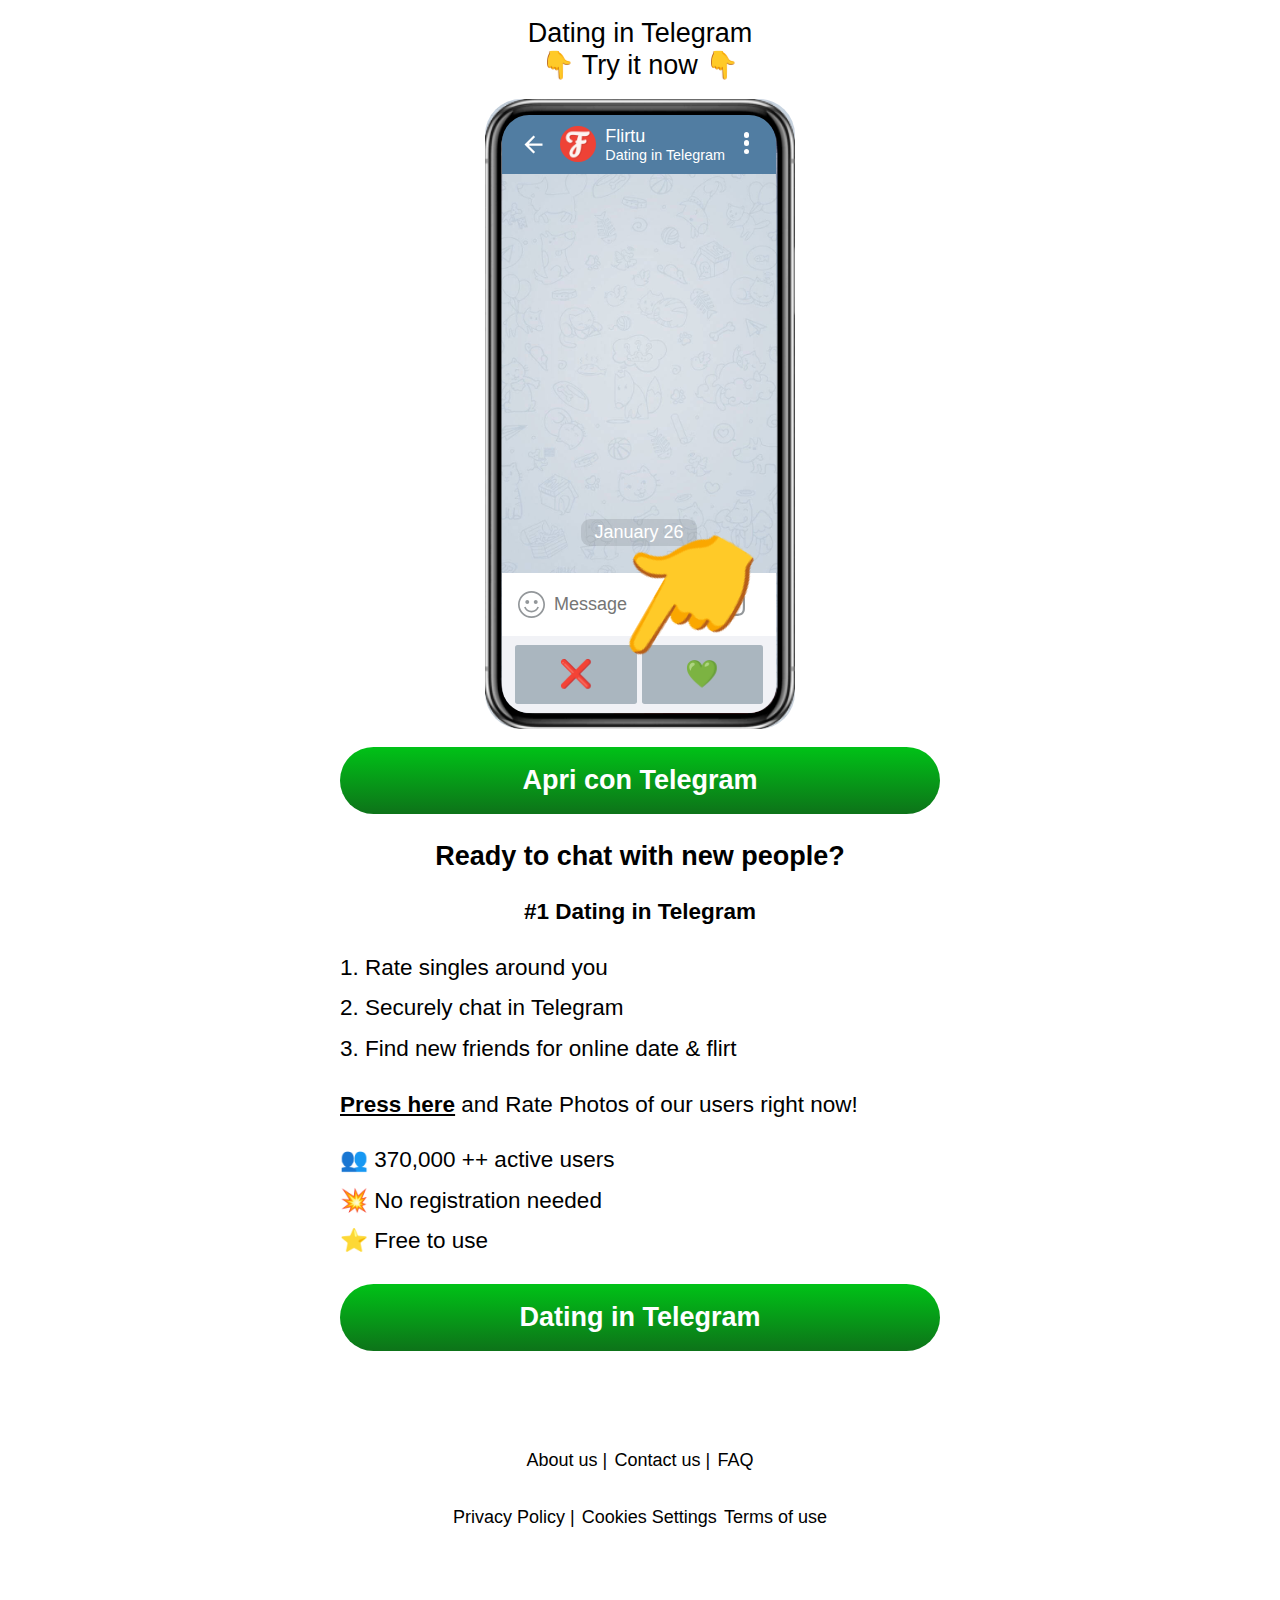
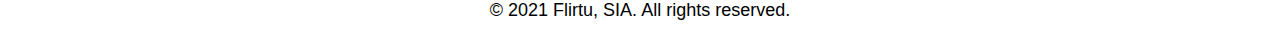
==== commit cf3ba35e: "new buttons color" ====
--- a/docs/index.html
+++ b/docs/index.html
@@ -117,12 +117,10 @@
 </div>
 
 
-
 <div class="text-wrapper">
 	<p class="bold">
 		Ready to chat with new people?
 	</p>
-
 	<p class="bold bold--s">#1 Dating in Telegram</p>
 
 	<p class="list">
@@ -131,7 +129,6 @@
 2. Securely chat in Telegram <br>
 3. Find new friends for online date & flirt
 	</p>
-
 	<p><a href="https://t.me/Flirtu_bot?start=website-k5sjmxfagMLfWfMPhd2tPK">Press here</a> and Rate Photos of our users right now!</p>
 
 	<p class="list">
@@ -143,7 +140,7 @@
 <div class="">
 	
 		<a class="green-button bold" href="https://t.me/Flirtu_bot?start=website-k5sjmxfagMLfWfMPhd2tPK">
-			👉 Dating in Telegram 👈
+			Dating in Telegram
 		</a>
 	
 </div>
--- a/docs/css/style.min.css
+++ b/docs/css/style.min.css
@@ -1 +1 @@
-body{margin:0;font-family:sans-serif}.flirtu-action{width:600px;max-width:100%;margin:0 auto;overflow:hidden;-webkit-box-sizing:border-box;box-sizing:border-box}.flirtu-action__title{text-align:center;font-size:3vh;margin-bottom:2vh;margin-top:2vh}.fliru-action__container{display:-webkit-box;display:-ms-flexbox;display:flex;-webkit-box-orient:vertical;-webkit-box-direction:normal;-ms-flex-direction:column;flex-direction:column;-webkit-box-pack:start;-ms-flex-pack:start;justify-content:flex-start;-webkit-box-align:center;-ms-flex-align:center;align-items:center}.flirtu-simulation{width:34.5vh;height:70vh;background-image:url("../img/phone.png"),url("../img/bg.jpg");margin:0 auto;background-size:100%;border-radius:4vh;-webkit-box-sizing:border-box;box-sizing:border-box}.flirtu-simulation-container{width:34.5vh;height:70vh;border-radius:4vh;padding:1.8vh 1.9vh;padding-right:2.1vh;-webkit-box-sizing:border-box;box-sizing:border-box;display:-webkit-box;display:-ms-flexbox;display:flex;-webkit-box-orient:vertical;-webkit-box-direction:normal;-ms-flex-direction:column;flex-direction:column;-webkit-box-pack:justify;-ms-flex-pack:justify;justify-content:space-between}.telegram-header{background:#517da2;border-top-left-radius:3vh;border-top-right-radius:3vh;padding:1.2vh 2vh;color:#fff;display:-webkit-box;display:-ms-flexbox;display:flex;-webkit-box-align:center;-ms-flex-align:center;align-items:center;-webkit-box-pack:justify;-ms-flex-pack:justify;justify-content:space-between}.flirtu-logo{width:4vh;height:4vh;background:url("../img/f.jpg");background-size:100%;background-position:center;border-radius:50%}.back-arrow{width:3vh;height:3vh;display:block;margin-right:1.5vh;background:url("../img/back.svg");background-size:100%;background-position:center}.telegram-header__left{display:-webkit-box;display:-ms-flexbox;display:flex;-webkit-box-align:center;-ms-flex-align:center;align-items:center}.telegram-header__text{margin-left:1vh}.telegram-header__title{font-size:2vh;font-weight:500}.telegram-header__sub-title{font-size:1.6vh;font-weight:300}.telegram-header__dot{width:0.6vh;height:0.6vh;background:#fff;border-radius:50%;margin-bottom:0.3vh}.telegram-header__right{padding-right:1vh}.telegram-header__bot:last-child{margin-bottom:0}.buttons-wrapper{background:#f1f2f6;border-bottom-left-radius:3vh;border-bottom-right-radius:3vh;padding:1vh 1.5vh;display:-webkit-box;display:-ms-flexbox;display:flex;-webkit-box-pack:justify;-ms-flex-pack:justify;justify-content:space-between;-webkit-box-align:center;-ms-flex-align:center;align-items:center}.button{background:#aab6bf;width:49%;padding:1.5vh 0;display:-webkit-box;display:-ms-flexbox;display:flex;-webkit-box-pack:center;-ms-flex-pack:center;justify-content:center;-webkit-box-align:center;-ms-flex-align:center;align-items:center;-webkit-box-sizing:border-box;box-sizing:border-box;border-radius:0.3vh;font-size:3vh}.telegram-content{height:54vh;overflow-y:hidden;overflow-x:hidden;display:-webkit-box;display:-ms-flexbox;display:flex;-webkit-box-orient:vertical;-webkit-box-direction:normal;-ms-flex-direction:column;flex-direction:column;-webkit-box-pack:end;-ms-flex-pack:end;justify-content:flex-end;padding:2vh 2vh}.profile{width:90%;border:0.2vh solid #fff;background:#fff;border-radius:0.7vh;overflow:hidden}.profile img{width:100%;border-radius:0.7vh}.user-name,.activity,.got-it{font-size:1.8vh;padding:0vh 1vh;padding-bottom:0.5vh}.activity,.got-it{display:-webkit-box;display:-ms-flexbox;display:flex}.activity .img,.got-it .img{width:2.5vh;margin-right:0.5vh;display:block;height:2.5vh}.activity-img{background:url("../img/timer-483.svg");background-size:100%;background-position:center;background-repeat:no-repeat}.got-it-img{background:url("../img/gift.png");background-size:100%;background-position:center;background-repeat:no-repeat}.telegram-content__item{margin-top:1vh}.dislike,.like{-ms-flex-item-align:end;align-self:flex-end;font-size:6vh;margin-bottom:2vh;margin-top:2vh;-webkit-animation:scale-anim3;animation:scale-anim3;-webkit-animation-duration:1s;animation-duration:1s;-webkit-animation-delay:0.2s;animation-delay:0.2s;-webkit-transform:scale(1);-ms-transform:scale(1);transform:scale(1)}@-webkit-keyframes scale-anim3{0%{-webkit-transform:scale(1) rotate(0);transform:scale(1) rotate(0)}20%{-webkit-transform:scale(1.2) rotate(25deg);transform:scale(1.2) rotate(25deg)}40%{-webkit-transform:scale(1) rotate(0);transform:scale(1) rotate(0)}60%{-webkit-transform:scale(1.2) rotate(-25deg);transform:scale(1.2) rotate(-25deg)}100%{-webkit-transform:scale(1) rotate(0);transform:scale(1) rotate(0)}}@keyframes scale-anim3{0%{-webkit-transform:scale(1) rotate(0);transform:scale(1) rotate(0)}20%{-webkit-transform:scale(1.2) rotate(25deg);transform:scale(1.2) rotate(25deg)}40%{-webkit-transform:scale(1) rotate(0);transform:scale(1) rotate(0)}60%{-webkit-transform:scale(1.2) rotate(-25deg);transform:scale(1.2) rotate(-25deg)}100%{-webkit-transform:scale(1) rotate(0);transform:scale(1) rotate(0)}}.dislike.active{display:-webkit-box;display:-ms-flexbox;display:flex}.like.active{display:-webkit-box;display:-ms-flexbox;display:flex}.telegram-content__item--profile.active{display:-webkit-box;display:-ms-flexbox;display:flex;-webkit-box-orient:vertical;-webkit-box-direction:normal;-ms-flex-direction:column;flex-direction:column}.telegram-content__item--profile{opacity:0;-webkit-box-sizing:border-box;box-sizing:border-box;height:0;-webkit-animation-name:fadeIn;animation-name:fadeIn;-webkit-animation-duration:1s;animation-duration:1s;-webkit-animation-iteration-count:1;animation-iteration-count:1;-webkit-animation-direction:alternate;animation-direction:alternate;-webkit-animation-fill-mode:forwards;animation-fill-mode:forwards;-webkit-animation-delay:1s;animation-delay:1s}@-webkit-keyframes fadeIn{0%{opacity:0;height:0}100%{opacity:1;height:auto}}@keyframes fadeIn{0%{opacity:0;height:0}100%{opacity:1;height:auto}}.profile-footer{display:-webkit-box;display:-ms-flexbox;display:flex;-webkit-box-pack:justify;-ms-flex-pack:justify;justify-content:space-between}.profile-time{font-size:1.6vh;-ms-flex-item-align:end;align-self:flex-end;padding:0.2vh;color:#a9aaac}.content-footer{display:-webkit-box;display:-ms-flexbox;display:flex;-webkit-box-pack:justify;-ms-flex-pack:justify;justify-content:space-between;-webkit-box-align:center;-ms-flex-align:center;align-items:center;background:#fff;padding:0.5vh 1.8vh}.content-footer div{display:-webkit-box;display:-ms-flexbox;display:flex}.content-footer img{width:3vh}.content-footer .add-img{width:6vh;height:6vh;background:url("../img/img.svg");background-size:100%;background-position:center;background-repeat:no-repeat}.content-footer input{outline:none;border:none;width:10vh;padding:0;font-size:2vh;text-align:left;display:block;margin-left:1vh}.add-doc{width:3vh;height:6vh;background:url("../img/98520.svg");background-size:100%;background-position:center;background-repeat:no-repeat}.smile{width:3vh;height:3vh;background:url("../img/smiley-svgrepo-com.svg");background-size:100%;background-position:center;background-repeat:no-repeat}.flirtu-simulation-container.blure{-webkit-filter:blur(4px);filter:blur(4px)}.flirtu-simulation{position:relative}.flirtu-simulation-modal{background:#fff;position:absolute;top:50%;left:50%;-webkit-transform:translateY(-50%) translateX(-50%);-ms-transform:translateY(-50%) translateX(-50%);transform:translateY(-50%) translateX(-50%);z-index:99;text-align:center;border-radius:1vh;padding:3vh 2vh;width:22vh;font-size:2.5vh}.open-telegram{display:-webkit-box;display:-ms-flexbox;display:flex;-webkit-box-pack:center;-ms-flex-pack:center;justify-content:center;-webkit-box-align:center;-ms-flex-align:center;align-items:center;text-decoration:none;background:#426382;color:#fff;margin-top:2vh;padding:1vh 2vh;border-radius:0.6vh;text-transform:uppercase;font-size:2vh}.button{cursor:pointer}.telegram-content__item--profile{position:relative}.telegram-content__item--profile:after{content:'';width:3vh;height:3vh;background-color:rgba(0,0,0,0.1);background-image:url("../img/share.svg");background-size:2vh;background-repeat:no-repeat;background-position:center;position:absolute;right:-1.5vh;bottom:0;border-radius:50%}.like-time{font-size:1.6vh;-ms-flex-item-align:end;align-self:flex-end;background-color:rgba(0,0,0,0.1);color:#fff;display:-webkit-box;display:-ms-flexbox;display:flex;-webkit-box-align:center;-ms-flex-align:center;align-items:center;padding:0.2vh 0.4vh;border-radius:0.5vh;-webkit-transform:translateY(-50%);-ms-transform:translateY(-50%);transform:translateY(-50%)}.like-time img{width:1.8vh;margin-left:0.3vh}.date{font-size:2vh;-ms-flex-item-align:center;align-self:center;background-color:rgba(0,0,0,0.1);color:#fff;display:-webkit-box;display:-ms-flexbox;display:flex;-webkit-box-align:center;-ms-flex-align:center;align-items:center;padding:0.3vh 1.5vh;border-radius:1vh}.text-wrapper{margin:0 auto;font-size:2.5vh;width:600px;max-width:90%;margin-top:2vh}.text-wrapper a{color:#000;font-weight:700}.bold{font-weight:700;text-align:center;font-size:3vh}.bold--s{font-size:2.5vh}.footer{padding-bottom:3vh;margin:0 auto;width:600px;max-width:90%;margin-top:10vh;font-size:2vh}.footer a{text-decoration:none;color:#000;display:block;margin-bottom:2vh;padding:1vh 0.4vh}.copy{text-align:center;margin-top:5vh}.footer-col{width:100%;display:-webkit-box;display:-ms-flexbox;display:flex;-webkit-box-pack:center;-ms-flex-pack:center;justify-content:center;-ms-flex-wrap:wrap;flex-wrap:wrap}.list{line-height:1.8}.button-animation{position:relative;text-decoration:none;color:#fff;overflow:hidden}.button-animation:before{content:'';position:absolute;top:0;left:0;width:5vh;height:100%;background-color:#fff;-webkit-transform:translateX(-4em) skewX(-45deg);-ms-transform:translateX(-4em) skewX(-45deg);transform:translateX(-4em) skewX(-45deg);-webkit-animation:move-light;animation:move-light;-webkit-animation-iteration-count:infinite;animation-iteration-count:infinite;-webkit-animation-duration:5s;animation-duration:5s;-webkit-animation-delay:2s;animation-delay:2s}@-webkit-keyframes move-light{0%{-webkit-transform:translateX(-4em) skewX(-45deg);transform:translateX(-4em) skewX(-45deg)}20%{-webkit-transform:translateX(10em) skewX(-45deg);transform:translateX(10em) skewX(-45deg)}100%{-webkit-transform:translateX(10em) skewX(-45deg);transform:translateX(10em) skewX(-45deg)}}@keyframes move-light{0%{-webkit-transform:translateX(-4em) skewX(-45deg);transform:translateX(-4em) skewX(-45deg)}20%{-webkit-transform:translateX(10em) skewX(-45deg);transform:translateX(10em) skewX(-45deg)}100%{-webkit-transform:translateX(10em) skewX(-45deg);transform:translateX(10em) skewX(-45deg)}}.button.like-button:before{-webkit-animation:move-light2;animation:move-light2;-webkit-animation-iteration-count:infinite;animation-iteration-count:infinite;-webkit-animation-duration:5s;animation-duration:5s;-webkit-animation-delay:2s;animation-delay:2s;-webkit-transform:translateX(-4em) skewX(-45deg);-ms-transform:translateX(-4em) skewX(-45deg);transform:translateX(-4em) skewX(-45deg)}@-webkit-keyframes move-light2{0%{-webkit-transform:translateX(-4em) skewX(-45deg);transform:translateX(-4em) skewX(-45deg)}50%{-webkit-transform:translateX(-4em) skewX(-45deg);transform:translateX(-4em) skewX(-45deg)}70%{-webkit-transform:translateX(10em) skewX(-45deg);transform:translateX(10em) skewX(-45deg)}100%{-webkit-transform:translateX(10em) skewX(-45deg);transform:translateX(10em) skewX(-45deg)}}@keyframes move-light2{0%{-webkit-transform:translateX(-4em) skewX(-45deg);transform:translateX(-4em) skewX(-45deg)}50%{-webkit-transform:translateX(-4em) skewX(-45deg);transform:translateX(-4em) skewX(-45deg)}70%{-webkit-transform:translateX(10em) skewX(-45deg);transform:translateX(10em) skewX(-45deg)}100%{-webkit-transform:translateX(10em) skewX(-45deg);transform:translateX(10em) skewX(-45deg)}}.button-animation span{display:block;-webkit-animation:scale-anim;animation:scale-anim;-webkit-animation-iteration-count:infinite;animation-iteration-count:infinite;-webkit-animation-duration:5s;animation-duration:5s;-webkit-animation-delay:3s;animation-delay:3s;-webkit-transform:scale(1) rotate(0);-ms-transform:scale(1) rotate(0);transform:scale(1) rotate(0)}.button-animation.like-button span{-webkit-animation:scale-anim2;animation:scale-anim2;-webkit-animation-iteration-count:infinite;animation-iteration-count:infinite;-webkit-animation-duration:5s;animation-duration:5s;-webkit-animation-delay:3s;animation-delay:3s;-webkit-transform:scale(1);-ms-transform:scale(1);transform:scale(1)}@-webkit-keyframes scale-anim{0%{-webkit-transform:scale(1) rotate(0);transform:scale(1) rotate(0)}5%{-webkit-transform:scale(1.6) rotate(25deg);transform:scale(1.6) rotate(25deg)}10%{-webkit-transform:scale(1) rotate(0);transform:scale(1) rotate(0)}15%{-webkit-transform:scale(1.6) rotate(-25deg);transform:scale(1.6) rotate(-25deg)}20%{-webkit-transform:scale(1) rotate(0);transform:scale(1) rotate(0)}100%{-webkit-transform:scale(1) rotate(0);transform:scale(1) rotate(0)}}@keyframes scale-anim{0%{-webkit-transform:scale(1) rotate(0);transform:scale(1) rotate(0)}5%{-webkit-transform:scale(1.6) rotate(25deg);transform:scale(1.6) rotate(25deg)}10%{-webkit-transform:scale(1) rotate(0);transform:scale(1) rotate(0)}15%{-webkit-transform:scale(1.6) rotate(-25deg);transform:scale(1.6) rotate(-25deg)}20%{-webkit-transform:scale(1) rotate(0);transform:scale(1) rotate(0)}100%{-webkit-transform:scale(1) rotate(0);transform:scale(1) rotate(0)}}@-webkit-keyframes scale-anim2{0%{-webkit-transform:scale(1) rotate(0);transform:scale(1) rotate(0)}50%{-webkit-transform:scale(1) rotate(0);transform:scale(1) rotate(0)}55%{-webkit-transform:scale(1.6) rotate(25deg);transform:scale(1.6) rotate(25deg)}60%{-webkit-transform:scale(1) rotate(0);transform:scale(1) rotate(0)}65%{-webkit-transform:scale(1.6) rotate(-25deg);transform:scale(1.6) rotate(-25deg)}70%{-webkit-transform:scale(1) rotate(0);transform:scale(1) rotate(0)}100%{-webkit-transform:scale(1) rotate(0);transform:scale(1) rotate(0)}}@keyframes scale-anim2{0%{-webkit-transform:scale(1) rotate(0);transform:scale(1) rotate(0)}50%{-webkit-transform:scale(1) rotate(0);transform:scale(1) rotate(0)}55%{-webkit-transform:scale(1.6) rotate(25deg);transform:scale(1.6) rotate(25deg)}60%{-webkit-transform:scale(1) rotate(0);transform:scale(1) rotate(0)}65%{-webkit-transform:scale(1.6) rotate(-25deg);transform:scale(1.6) rotate(-25deg)}70%{-webkit-transform:scale(1) rotate(0);transform:scale(1) rotate(0)}100%{-webkit-transform:scale(1) rotate(0);transform:scale(1) rotate(0)}}.finger{position:absolute;top:58vh;right:40vw;font-size:15vh;z-index:999;-webkit-transform:rotate(-60deg);-ms-transform:rotate(-60deg);transform:rotate(-60deg);-webkit-animation:jump;animation:jump;-webkit-animation-iteration-count:infinite;animation-iteration-count:infinite;-webkit-animation-duration:1s;animation-duration:1s}@-webkit-keyframes jump{0%{-webkit-transform:rotate(-60deg) translateX(-20%);transform:rotate(-60deg) translateX(-20%)}50%{-webkit-transform:rotate(-60deg) translateX(0%);transform:rotate(-60deg) translateX(0%)}100%{-webkit-transform:rotate(-60deg) translateX(-20%);transform:rotate(-60deg) translateX(-20%)}}@keyframes jump{0%{-webkit-transform:rotate(-60deg) translateX(-20%);transform:rotate(-60deg) translateX(-20%)}50%{-webkit-transform:rotate(-60deg) translateX(0%);transform:rotate(-60deg) translateX(0%)}100%{-webkit-transform:rotate(-60deg) translateX(-20%);transform:rotate(-60deg) translateX(-20%)}}.text-wrapper .green-button{color:#fff}.green-button{display:-webkit-box;display:-ms-flexbox;display:flex;-webkit-box-pack:center;-ms-flex-pack:center;justify-content:center;-webkit-box-align:center;-ms-flex-align:center;align-items:center;background:#00c217;color:#fff;font-weight:bold;font-size:3vh;text-decoration:none;padding:2vh 0;border-radius:1vh}.text-wrapper.text-wrapper--button{margin-top:2vh}@media only screen and (max-width: 992px){.flirtu-action{width:100%}.finger{right:30vw}}@media only screen and (max-width: 768px){.footer a{font-size:3.5vw;margin-bottom:0}.copy{font-size:3.5vw}.finger{right:25vw}}@media only screen and (max-width: 480px){.finger{right:15vw}}
+body{margin:0;font-family:sans-serif}.flirtu-action{width:600px;max-width:100%;margin:0 auto;overflow:hidden;-webkit-box-sizing:border-box;box-sizing:border-box}.flirtu-action__title{text-align:center;font-size:3vh;margin-bottom:2vh;margin-top:2vh}.fliru-action__container{display:-webkit-box;display:-ms-flexbox;display:flex;-webkit-box-orient:vertical;-webkit-box-direction:normal;-ms-flex-direction:column;flex-direction:column;-webkit-box-pack:start;-ms-flex-pack:start;justify-content:flex-start;-webkit-box-align:center;-ms-flex-align:center;align-items:center}.flirtu-simulation{width:34.5vh;height:70vh;background-image:url("../img/phone.png"),url("../img/bg.jpg");margin:0 auto;background-size:100%;border-radius:4vh;-webkit-box-sizing:border-box;box-sizing:border-box}.flirtu-simulation-container{width:34.5vh;height:70vh;border-radius:4vh;padding:1.8vh 1.9vh;padding-right:2.1vh;-webkit-box-sizing:border-box;box-sizing:border-box;display:-webkit-box;display:-ms-flexbox;display:flex;-webkit-box-orient:vertical;-webkit-box-direction:normal;-ms-flex-direction:column;flex-direction:column;-webkit-box-pack:justify;-ms-flex-pack:justify;justify-content:space-between}.telegram-header{background:#517da2;border-top-left-radius:3vh;border-top-right-radius:3vh;padding:1.2vh 2vh;color:#fff;display:-webkit-box;display:-ms-flexbox;display:flex;-webkit-box-align:center;-ms-flex-align:center;align-items:center;-webkit-box-pack:justify;-ms-flex-pack:justify;justify-content:space-between}.flirtu-logo{width:4vh;height:4vh;background:url("../img/f.jpg");background-size:100%;background-position:center;border-radius:50%}.back-arrow{width:3vh;height:3vh;display:block;margin-right:1.5vh;background:url("../img/back.svg");background-size:100%;background-position:center}.telegram-header__left{display:-webkit-box;display:-ms-flexbox;display:flex;-webkit-box-align:center;-ms-flex-align:center;align-items:center}.telegram-header__text{margin-left:1vh}.telegram-header__title{font-size:2vh;font-weight:500}.telegram-header__sub-title{font-size:1.6vh;font-weight:300}.telegram-header__dot{width:0.6vh;height:0.6vh;background:#fff;border-radius:50%;margin-bottom:0.3vh}.telegram-header__right{padding-right:1vh}.telegram-header__bot:last-child{margin-bottom:0}.buttons-wrapper{background:#f1f2f6;border-bottom-left-radius:3vh;border-bottom-right-radius:3vh;padding:1vh 1.5vh;display:-webkit-box;display:-ms-flexbox;display:flex;-webkit-box-pack:justify;-ms-flex-pack:justify;justify-content:space-between;-webkit-box-align:center;-ms-flex-align:center;align-items:center}.button{background:#aab6bf;width:49%;padding:1.5vh 0;display:-webkit-box;display:-ms-flexbox;display:flex;-webkit-box-pack:center;-ms-flex-pack:center;justify-content:center;-webkit-box-align:center;-ms-flex-align:center;align-items:center;-webkit-box-sizing:border-box;box-sizing:border-box;border-radius:0.3vh;font-size:3vh}.telegram-content{height:54vh;overflow-y:hidden;overflow-x:hidden;display:-webkit-box;display:-ms-flexbox;display:flex;-webkit-box-orient:vertical;-webkit-box-direction:normal;-ms-flex-direction:column;flex-direction:column;-webkit-box-pack:end;-ms-flex-pack:end;justify-content:flex-end;padding:2vh 2vh}.profile{width:90%;border:0.2vh solid #fff;background:#fff;border-radius:0.7vh;overflow:hidden}.profile img{width:100%;border-radius:0.7vh}.user-name,.activity,.got-it{font-size:1.8vh;padding:0vh 1vh;padding-bottom:0.5vh}.activity,.got-it{display:-webkit-box;display:-ms-flexbox;display:flex}.activity .img,.got-it .img{width:2.5vh;margin-right:0.5vh;display:block;height:2.5vh}.activity-img{background:url("../img/timer-483.svg");background-size:100%;background-position:center;background-repeat:no-repeat}.got-it-img{background:url("../img/gift.png");background-size:100%;background-position:center;background-repeat:no-repeat}.telegram-content__item{margin-top:1vh}.dislike,.like{-ms-flex-item-align:end;align-self:flex-end;font-size:6vh;margin-bottom:2vh;margin-top:2vh;-webkit-animation:scale-anim3;animation:scale-anim3;-webkit-animation-duration:1s;animation-duration:1s;-webkit-animation-delay:0.2s;animation-delay:0.2s;-webkit-transform:scale(1);-ms-transform:scale(1);transform:scale(1)}@-webkit-keyframes scale-anim3{0%{-webkit-transform:scale(1) rotate(0);transform:scale(1) rotate(0)}20%{-webkit-transform:scale(1.2) rotate(25deg);transform:scale(1.2) rotate(25deg)}40%{-webkit-transform:scale(1) rotate(0);transform:scale(1) rotate(0)}60%{-webkit-transform:scale(1.2) rotate(-25deg);transform:scale(1.2) rotate(-25deg)}100%{-webkit-transform:scale(1) rotate(0);transform:scale(1) rotate(0)}}@keyframes scale-anim3{0%{-webkit-transform:scale(1) rotate(0);transform:scale(1) rotate(0)}20%{-webkit-transform:scale(1.2) rotate(25deg);transform:scale(1.2) rotate(25deg)}40%{-webkit-transform:scale(1) rotate(0);transform:scale(1) rotate(0)}60%{-webkit-transform:scale(1.2) rotate(-25deg);transform:scale(1.2) rotate(-25deg)}100%{-webkit-transform:scale(1) rotate(0);transform:scale(1) rotate(0)}}.dislike.active{display:-webkit-box;display:-ms-flexbox;display:flex}.like.active{display:-webkit-box;display:-ms-flexbox;display:flex}.telegram-content__item--profile.active{display:-webkit-box;display:-ms-flexbox;display:flex;-webkit-box-orient:vertical;-webkit-box-direction:normal;-ms-flex-direction:column;flex-direction:column}.telegram-content__item--profile{opacity:0;-webkit-box-sizing:border-box;box-sizing:border-box;height:0;-webkit-animation-name:fadeIn;animation-name:fadeIn;-webkit-animation-duration:1s;animation-duration:1s;-webkit-animation-iteration-count:1;animation-iteration-count:1;-webkit-animation-direction:alternate;animation-direction:alternate;-webkit-animation-fill-mode:forwards;animation-fill-mode:forwards;-webkit-animation-delay:1s;animation-delay:1s}@-webkit-keyframes fadeIn{0%{opacity:0;height:0}100%{opacity:1;height:auto}}@keyframes fadeIn{0%{opacity:0;height:0}100%{opacity:1;height:auto}}.profile-footer{display:-webkit-box;display:-ms-flexbox;display:flex;-webkit-box-pack:justify;-ms-flex-pack:justify;justify-content:space-between}.profile-time{font-size:1.6vh;-ms-flex-item-align:end;align-self:flex-end;padding:0.2vh;color:#a9aaac}.content-footer{display:-webkit-box;display:-ms-flexbox;display:flex;-webkit-box-pack:justify;-ms-flex-pack:justify;justify-content:space-between;-webkit-box-align:center;-ms-flex-align:center;align-items:center;background:#fff;padding:0.5vh 1.8vh}.content-footer div{display:-webkit-box;display:-ms-flexbox;display:flex}.content-footer img{width:3vh}.content-footer .add-img{width:6vh;height:6vh;background:url("../img/img.svg");background-size:100%;background-position:center;background-repeat:no-repeat}.content-footer input{outline:none;border:none;width:10vh;padding:0;font-size:2vh;text-align:left;display:block;margin-left:1vh}.add-doc{width:3vh;height:6vh;background:url("../img/98520.svg");background-size:100%;background-position:center;background-repeat:no-repeat}.smile{width:3vh;height:3vh;background:url("../img/smiley-svgrepo-com.svg");background-size:100%;background-position:center;background-repeat:no-repeat}.flirtu-simulation-container.blure{-webkit-filter:blur(4px);filter:blur(4px)}.flirtu-simulation{position:relative}.flirtu-simulation-modal{background:#fff;position:absolute;top:50%;left:50%;-webkit-transform:translateY(-50%) translateX(-50%);-ms-transform:translateY(-50%) translateX(-50%);transform:translateY(-50%) translateX(-50%);z-index:99;text-align:center;border-radius:1vh;padding:3vh 2vh;width:22vh;font-size:2.5vh}.open-telegram{display:-webkit-box;display:-ms-flexbox;display:flex;-webkit-box-pack:center;-ms-flex-pack:center;justify-content:center;-webkit-box-align:center;-ms-flex-align:center;align-items:center;text-decoration:none;background:#426382;color:#fff;margin-top:2vh;padding:1vh 2vh;border-radius:0.6vh;text-transform:uppercase;font-size:2vh}.button{cursor:pointer}.telegram-content__item--profile{position:relative}.telegram-content__item--profile:after{content:'';width:3vh;height:3vh;background-color:rgba(0,0,0,0.1);background-image:url("../img/share.svg");background-size:2vh;background-repeat:no-repeat;background-position:center;position:absolute;right:-1.5vh;bottom:0;border-radius:50%}.like-time{font-size:1.6vh;-ms-flex-item-align:end;align-self:flex-end;background-color:rgba(0,0,0,0.1);color:#fff;display:-webkit-box;display:-ms-flexbox;display:flex;-webkit-box-align:center;-ms-flex-align:center;align-items:center;padding:0.2vh 0.4vh;border-radius:0.5vh;-webkit-transform:translateY(-50%);-ms-transform:translateY(-50%);transform:translateY(-50%)}.like-time img{width:1.8vh;margin-left:0.3vh}.date{font-size:2vh;-ms-flex-item-align:center;align-self:center;background-color:rgba(0,0,0,0.1);color:#fff;display:-webkit-box;display:-ms-flexbox;display:flex;-webkit-box-align:center;-ms-flex-align:center;align-items:center;padding:0.3vh 1.5vh;border-radius:1vh}.text-wrapper{margin:0 auto;font-size:2.5vh;width:600px;max-width:90%;margin-top:2vh}.text-wrapper a{color:#000;font-weight:700}.bold{font-weight:700;text-align:center;font-size:3vh}.bold--s{font-size:2.5vh}.footer{padding-bottom:3vh;margin:0 auto;width:600px;max-width:90%;margin-top:10vh;font-size:2vh}.footer a{text-decoration:none;color:#000;display:block;margin-bottom:2vh;padding:1vh 0.4vh}.copy{text-align:center;margin-top:5vh}.footer-col{width:100%;display:-webkit-box;display:-ms-flexbox;display:flex;-webkit-box-pack:center;-ms-flex-pack:center;justify-content:center;-ms-flex-wrap:wrap;flex-wrap:wrap}.list{line-height:1.8}.button-animation{position:relative;text-decoration:none;color:#fff;overflow:hidden}.button-animation:before{content:'';position:absolute;top:0;left:0;width:5vh;height:100%;background-color:#fff;-webkit-transform:translateX(-4em) skewX(-45deg);-ms-transform:translateX(-4em) skewX(-45deg);transform:translateX(-4em) skewX(-45deg);-webkit-animation:move-light;animation:move-light;-webkit-animation-iteration-count:infinite;animation-iteration-count:infinite;-webkit-animation-duration:5s;animation-duration:5s;-webkit-animation-delay:2s;animation-delay:2s}@-webkit-keyframes move-light{0%{-webkit-transform:translateX(-4em) skewX(-45deg);transform:translateX(-4em) skewX(-45deg)}20%{-webkit-transform:translateX(10em) skewX(-45deg);transform:translateX(10em) skewX(-45deg)}100%{-webkit-transform:translateX(10em) skewX(-45deg);transform:translateX(10em) skewX(-45deg)}}@keyframes move-light{0%{-webkit-transform:translateX(-4em) skewX(-45deg);transform:translateX(-4em) skewX(-45deg)}20%{-webkit-transform:translateX(10em) skewX(-45deg);transform:translateX(10em) skewX(-45deg)}100%{-webkit-transform:translateX(10em) skewX(-45deg);transform:translateX(10em) skewX(-45deg)}}.button.like-button:before{-webkit-animation:move-light2;animation:move-light2;-webkit-animation-iteration-count:infinite;animation-iteration-count:infinite;-webkit-animation-duration:5s;animation-duration:5s;-webkit-animation-delay:2s;animation-delay:2s;-webkit-transform:translateX(-4em) skewX(-45deg);-ms-transform:translateX(-4em) skewX(-45deg);transform:translateX(-4em) skewX(-45deg)}@-webkit-keyframes move-light2{0%{-webkit-transform:translateX(-4em) skewX(-45deg);transform:translateX(-4em) skewX(-45deg)}50%{-webkit-transform:translateX(-4em) skewX(-45deg);transform:translateX(-4em) skewX(-45deg)}70%{-webkit-transform:translateX(10em) skewX(-45deg);transform:translateX(10em) skewX(-45deg)}100%{-webkit-transform:translateX(10em) skewX(-45deg);transform:translateX(10em) skewX(-45deg)}}@keyframes move-light2{0%{-webkit-transform:translateX(-4em) skewX(-45deg);transform:translateX(-4em) skewX(-45deg)}50%{-webkit-transform:translateX(-4em) skewX(-45deg);transform:translateX(-4em) skewX(-45deg)}70%{-webkit-transform:translateX(10em) skewX(-45deg);transform:translateX(10em) skewX(-45deg)}100%{-webkit-transform:translateX(10em) skewX(-45deg);transform:translateX(10em) skewX(-45deg)}}.button-animation span{display:block;-webkit-animation:scale-anim;animation:scale-anim;-webkit-animation-iteration-count:infinite;animation-iteration-count:infinite;-webkit-animation-duration:5s;animation-duration:5s;-webkit-animation-delay:3s;animation-delay:3s;-webkit-transform:scale(1) rotate(0);-ms-transform:scale(1) rotate(0);transform:scale(1) rotate(0)}.button-animation.like-button span{-webkit-animation:scale-anim2;animation:scale-anim2;-webkit-animation-iteration-count:infinite;animation-iteration-count:infinite;-webkit-animation-duration:5s;animation-duration:5s;-webkit-animation-delay:3s;animation-delay:3s;-webkit-transform:scale(1);-ms-transform:scale(1);transform:scale(1)}@-webkit-keyframes scale-anim{0%{-webkit-transform:scale(1) rotate(0);transform:scale(1) rotate(0)}5%{-webkit-transform:scale(1.6) rotate(25deg);transform:scale(1.6) rotate(25deg)}10%{-webkit-transform:scale(1) rotate(0);transform:scale(1) rotate(0)}15%{-webkit-transform:scale(1.6) rotate(-25deg);transform:scale(1.6) rotate(-25deg)}20%{-webkit-transform:scale(1) rotate(0);transform:scale(1) rotate(0)}100%{-webkit-transform:scale(1) rotate(0);transform:scale(1) rotate(0)}}@keyframes scale-anim{0%{-webkit-transform:scale(1) rotate(0);transform:scale(1) rotate(0)}5%{-webkit-transform:scale(1.6) rotate(25deg);transform:scale(1.6) rotate(25deg)}10%{-webkit-transform:scale(1) rotate(0);transform:scale(1) rotate(0)}15%{-webkit-transform:scale(1.6) rotate(-25deg);transform:scale(1.6) rotate(-25deg)}20%{-webkit-transform:scale(1) rotate(0);transform:scale(1) rotate(0)}100%{-webkit-transform:scale(1) rotate(0);transform:scale(1) rotate(0)}}@-webkit-keyframes scale-anim2{0%{-webkit-transform:scale(1) rotate(0);transform:scale(1) rotate(0)}50%{-webkit-transform:scale(1) rotate(0);transform:scale(1) rotate(0)}55%{-webkit-transform:scale(1.6) rotate(25deg);transform:scale(1.6) rotate(25deg)}60%{-webkit-transform:scale(1) rotate(0);transform:scale(1) rotate(0)}65%{-webkit-transform:scale(1.6) rotate(-25deg);transform:scale(1.6) rotate(-25deg)}70%{-webkit-transform:scale(1) rotate(0);transform:scale(1) rotate(0)}100%{-webkit-transform:scale(1) rotate(0);transform:scale(1) rotate(0)}}@keyframes scale-anim2{0%{-webkit-transform:scale(1) rotate(0);transform:scale(1) rotate(0)}50%{-webkit-transform:scale(1) rotate(0);transform:scale(1) rotate(0)}55%{-webkit-transform:scale(1.6) rotate(25deg);transform:scale(1.6) rotate(25deg)}60%{-webkit-transform:scale(1) rotate(0);transform:scale(1) rotate(0)}65%{-webkit-transform:scale(1.6) rotate(-25deg);transform:scale(1.6) rotate(-25deg)}70%{-webkit-transform:scale(1) rotate(0);transform:scale(1) rotate(0)}100%{-webkit-transform:scale(1) rotate(0);transform:scale(1) rotate(0)}}.finger{position:absolute;top:58vh;right:40vw;font-size:15vh;z-index:999;-webkit-transform:rotate(-60deg);-ms-transform:rotate(-60deg);transform:rotate(-60deg);-webkit-animation:jump;animation:jump;-webkit-animation-iteration-count:infinite;animation-iteration-count:infinite;-webkit-animation-duration:1s;animation-duration:1s}@-webkit-keyframes jump{0%{-webkit-transform:rotate(-60deg) translateX(-20%);transform:rotate(-60deg) translateX(-20%)}50%{-webkit-transform:rotate(-60deg) translateX(0%);transform:rotate(-60deg) translateX(0%)}100%{-webkit-transform:rotate(-60deg) translateX(-20%);transform:rotate(-60deg) translateX(-20%)}}@keyframes jump{0%{-webkit-transform:rotate(-60deg) translateX(-20%);transform:rotate(-60deg) translateX(-20%)}50%{-webkit-transform:rotate(-60deg) translateX(0%);transform:rotate(-60deg) translateX(0%)}100%{-webkit-transform:rotate(-60deg) translateX(-20%);transform:rotate(-60deg) translateX(-20%)}}.text-wrapper .green-button{color:#fff}.green-button{display:-webkit-box;display:-ms-flexbox;display:flex;-webkit-box-pack:center;-ms-flex-pack:center;justify-content:center;-webkit-box-align:center;-ms-flex-align:center;align-items:center;background:#00c217;color:#fff;font-weight:bold;font-size:3vh;text-decoration:none;padding:2vh 0;border-radius:4vh;background:-webkit-gradient(linear, left top, left bottom, from(#00c217), to(#0d7319)) #0d7319;background:-o-linear-gradient(#00c217, #0d7319) #0d7319;background:linear-gradient(#00c217, #0d7319) #0d7319}.text-wrapper.text-wrapper--button{margin-top:2vh}@media only screen and (max-width: 992px){.flirtu-action{width:100%}.finger{right:30vw}}@media only screen and (max-width: 768px){.footer a{font-size:3.5vw;margin-bottom:0}.copy{font-size:3.5vw}.finger{right:25vw}}@media only screen and (max-width: 480px){.finger{right:15vw}}
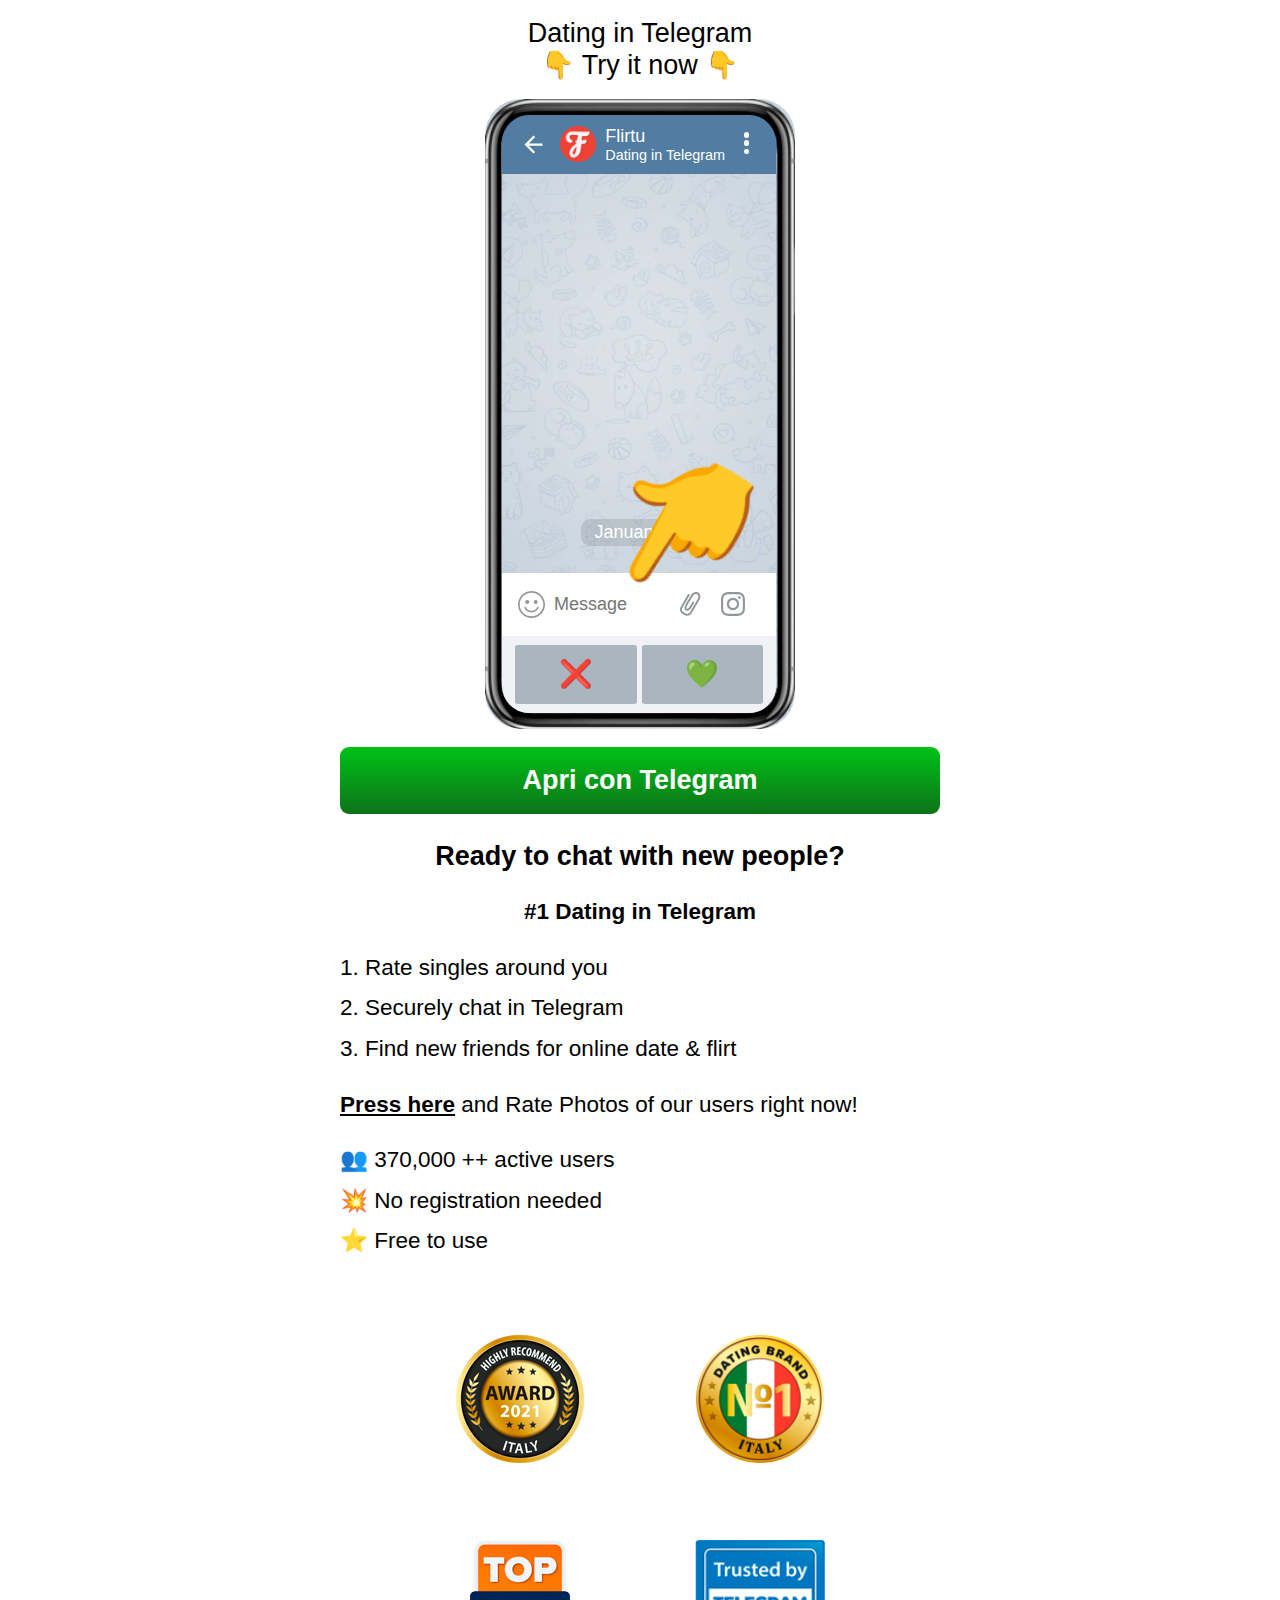
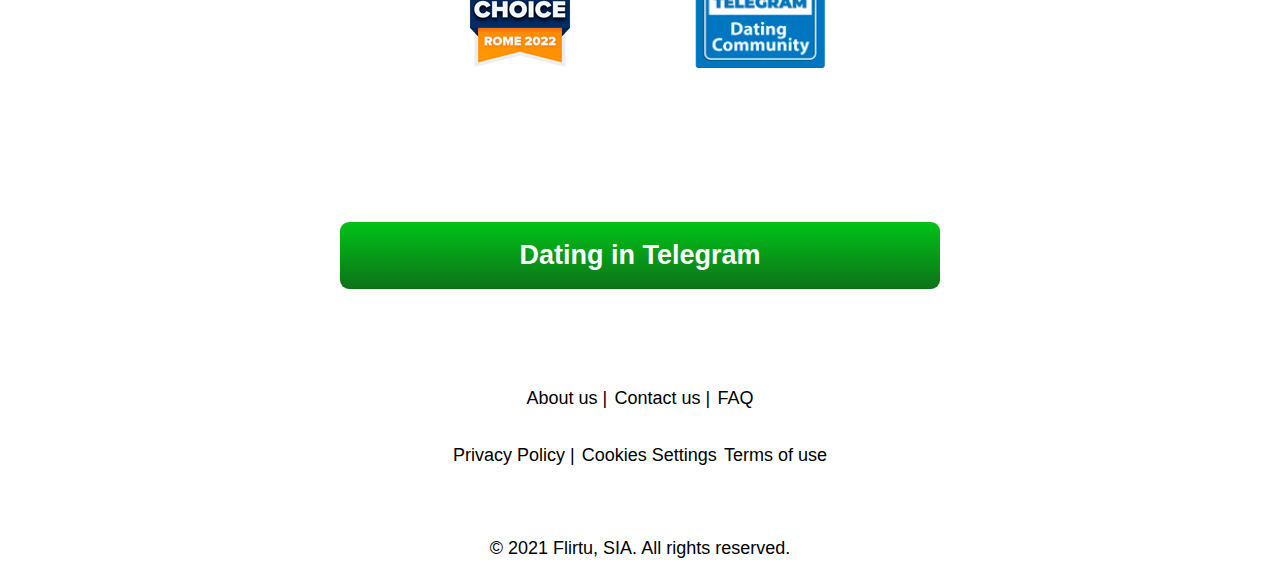
==== commit 33a066f1: "bages" ====
--- a/docs/index.html
+++ b/docs/index.html
@@ -137,6 +137,27 @@
 ⭐️ Free to use
 	</p>
 
+
+<div class="badge__wrapper">
+        <div class="bage-item">
+            <img src="img/1bage.png" alt="">
+        </div>
+        <div class="bage-item">
+            <img src="img/4bage.png" alt="">
+        </div>
+
+        <div class="bage-item">
+            <img src="img/3bage.png" alt="">
+        </div>
+
+        <div class="bage-item">
+             <img src="img/2bage.png" alt="">
+        </div>
+         
+  </div>       
+         
+        
+
 <div class="">
 	
 		<a class="green-button bold" href="https://t.me/Flirtu_bot?start=website-k5sjmxfagMLfWfMPhd2tPK">
--- a/docs/css/style.min.css
+++ b/docs/css/style.min.css
@@ -1 +1 @@
-body{margin:0;font-family:sans-serif}.flirtu-action{width:600px;max-width:100%;margin:0 auto;overflow:hidden;-webkit-box-sizing:border-box;box-sizing:border-box}.flirtu-action__title{text-align:center;font-size:3vh;margin-bottom:2vh;margin-top:2vh}.fliru-action__container{display:-webkit-box;display:-ms-flexbox;display:flex;-webkit-box-orient:vertical;-webkit-box-direction:normal;-ms-flex-direction:column;flex-direction:column;-webkit-box-pack:start;-ms-flex-pack:start;justify-content:flex-start;-webkit-box-align:center;-ms-flex-align:center;align-items:center}.flirtu-simulation{width:34.5vh;height:70vh;background-image:url("../img/phone.png"),url("../img/bg.jpg");margin:0 auto;background-size:100%;border-radius:4vh;-webkit-box-sizing:border-box;box-sizing:border-box}.flirtu-simulation-container{width:34.5vh;height:70vh;border-radius:4vh;padding:1.8vh 1.9vh;padding-right:2.1vh;-webkit-box-sizing:border-box;box-sizing:border-box;display:-webkit-box;display:-ms-flexbox;display:flex;-webkit-box-orient:vertical;-webkit-box-direction:normal;-ms-flex-direction:column;flex-direction:column;-webkit-box-pack:justify;-ms-flex-pack:justify;justify-content:space-between}.telegram-header{background:#517da2;border-top-left-radius:3vh;border-top-right-radius:3vh;padding:1.2vh 2vh;color:#fff;display:-webkit-box;display:-ms-flexbox;display:flex;-webkit-box-align:center;-ms-flex-align:center;align-items:center;-webkit-box-pack:justify;-ms-flex-pack:justify;justify-content:space-between}.flirtu-logo{width:4vh;height:4vh;background:url("../img/f.jpg");background-size:100%;background-position:center;border-radius:50%}.back-arrow{width:3vh;height:3vh;display:block;margin-right:1.5vh;background:url("../img/back.svg");background-size:100%;background-position:center}.telegram-header__left{display:-webkit-box;display:-ms-flexbox;display:flex;-webkit-box-align:center;-ms-flex-align:center;align-items:center}.telegram-header__text{margin-left:1vh}.telegram-header__title{font-size:2vh;font-weight:500}.telegram-header__sub-title{font-size:1.6vh;font-weight:300}.telegram-header__dot{width:0.6vh;height:0.6vh;background:#fff;border-radius:50%;margin-bottom:0.3vh}.telegram-header__right{padding-right:1vh}.telegram-header__bot:last-child{margin-bottom:0}.buttons-wrapper{background:#f1f2f6;border-bottom-left-radius:3vh;border-bottom-right-radius:3vh;padding:1vh 1.5vh;display:-webkit-box;display:-ms-flexbox;display:flex;-webkit-box-pack:justify;-ms-flex-pack:justify;justify-content:space-between;-webkit-box-align:center;-ms-flex-align:center;align-items:center}.button{background:#aab6bf;width:49%;padding:1.5vh 0;display:-webkit-box;display:-ms-flexbox;display:flex;-webkit-box-pack:center;-ms-flex-pack:center;justify-content:center;-webkit-box-align:center;-ms-flex-align:center;align-items:center;-webkit-box-sizing:border-box;box-sizing:border-box;border-radius:0.3vh;font-size:3vh}.telegram-content{height:54vh;overflow-y:hidden;overflow-x:hidden;display:-webkit-box;display:-ms-flexbox;display:flex;-webkit-box-orient:vertical;-webkit-box-direction:normal;-ms-flex-direction:column;flex-direction:column;-webkit-box-pack:end;-ms-flex-pack:end;justify-content:flex-end;padding:2vh 2vh}.profile{width:90%;border:0.2vh solid #fff;background:#fff;border-radius:0.7vh;overflow:hidden}.profile img{width:100%;border-radius:0.7vh}.user-name,.activity,.got-it{font-size:1.8vh;padding:0vh 1vh;padding-bottom:0.5vh}.activity,.got-it{display:-webkit-box;display:-ms-flexbox;display:flex}.activity .img,.got-it .img{width:2.5vh;margin-right:0.5vh;display:block;height:2.5vh}.activity-img{background:url("../img/timer-483.svg");background-size:100%;background-position:center;background-repeat:no-repeat}.got-it-img{background:url("../img/gift.png");background-size:100%;background-position:center;background-repeat:no-repeat}.telegram-content__item{margin-top:1vh}.dislike,.like{-ms-flex-item-align:end;align-self:flex-end;font-size:6vh;margin-bottom:2vh;margin-top:2vh;-webkit-animation:scale-anim3;animation:scale-anim3;-webkit-animation-duration:1s;animation-duration:1s;-webkit-animation-delay:0.2s;animation-delay:0.2s;-webkit-transform:scale(1);-ms-transform:scale(1);transform:scale(1)}@-webkit-keyframes scale-anim3{0%{-webkit-transform:scale(1) rotate(0);transform:scale(1) rotate(0)}20%{-webkit-transform:scale(1.2) rotate(25deg);transform:scale(1.2) rotate(25deg)}40%{-webkit-transform:scale(1) rotate(0);transform:scale(1) rotate(0)}60%{-webkit-transform:scale(1.2) rotate(-25deg);transform:scale(1.2) rotate(-25deg)}100%{-webkit-transform:scale(1) rotate(0);transform:scale(1) rotate(0)}}@keyframes scale-anim3{0%{-webkit-transform:scale(1) rotate(0);transform:scale(1) rotate(0)}20%{-webkit-transform:scale(1.2) rotate(25deg);transform:scale(1.2) rotate(25deg)}40%{-webkit-transform:scale(1) rotate(0);transform:scale(1) rotate(0)}60%{-webkit-transform:scale(1.2) rotate(-25deg);transform:scale(1.2) rotate(-25deg)}100%{-webkit-transform:scale(1) rotate(0);transform:scale(1) rotate(0)}}.dislike.active{display:-webkit-box;display:-ms-flexbox;display:flex}.like.active{display:-webkit-box;display:-ms-flexbox;display:flex}.telegram-content__item--profile.active{display:-webkit-box;display:-ms-flexbox;display:flex;-webkit-box-orient:vertical;-webkit-box-direction:normal;-ms-flex-direction:column;flex-direction:column}.telegram-content__item--profile{opacity:0;-webkit-box-sizing:border-box;box-sizing:border-box;height:0;-webkit-animation-name:fadeIn;animation-name:fadeIn;-webkit-animation-duration:1s;animation-duration:1s;-webkit-animation-iteration-count:1;animation-iteration-count:1;-webkit-animation-direction:alternate;animation-direction:alternate;-webkit-animation-fill-mode:forwards;animation-fill-mode:forwards;-webkit-animation-delay:1s;animation-delay:1s}@-webkit-keyframes fadeIn{0%{opacity:0;height:0}100%{opacity:1;height:auto}}@keyframes fadeIn{0%{opacity:0;height:0}100%{opacity:1;height:auto}}.profile-footer{display:-webkit-box;display:-ms-flexbox;display:flex;-webkit-box-pack:justify;-ms-flex-pack:justify;justify-content:space-between}.profile-time{font-size:1.6vh;-ms-flex-item-align:end;align-self:flex-end;padding:0.2vh;color:#a9aaac}.content-footer{display:-webkit-box;display:-ms-flexbox;display:flex;-webkit-box-pack:justify;-ms-flex-pack:justify;justify-content:space-between;-webkit-box-align:center;-ms-flex-align:center;align-items:center;background:#fff;padding:0.5vh 1.8vh}.content-footer div{display:-webkit-box;display:-ms-flexbox;display:flex}.content-footer img{width:3vh}.content-footer .add-img{width:6vh;height:6vh;background:url("../img/img.svg");background-size:100%;background-position:center;background-repeat:no-repeat}.content-footer input{outline:none;border:none;width:10vh;padding:0;font-size:2vh;text-align:left;display:block;margin-left:1vh}.add-doc{width:3vh;height:6vh;background:url("../img/98520.svg");background-size:100%;background-position:center;background-repeat:no-repeat}.smile{width:3vh;height:3vh;background:url("../img/smiley-svgrepo-com.svg");background-size:100%;background-position:center;background-repeat:no-repeat}.flirtu-simulation-container.blure{-webkit-filter:blur(4px);filter:blur(4px)}.flirtu-simulation{position:relative}.flirtu-simulation-modal{background:#fff;position:absolute;top:50%;left:50%;-webkit-transform:translateY(-50%) translateX(-50%);-ms-transform:translateY(-50%) translateX(-50%);transform:translateY(-50%) translateX(-50%);z-index:99;text-align:center;border-radius:1vh;padding:3vh 2vh;width:22vh;font-size:2.5vh}.open-telegram{display:-webkit-box;display:-ms-flexbox;display:flex;-webkit-box-pack:center;-ms-flex-pack:center;justify-content:center;-webkit-box-align:center;-ms-flex-align:center;align-items:center;text-decoration:none;background:#426382;color:#fff;margin-top:2vh;padding:1vh 2vh;border-radius:0.6vh;text-transform:uppercase;font-size:2vh}.button{cursor:pointer}.telegram-content__item--profile{position:relative}.telegram-content__item--profile:after{content:'';width:3vh;height:3vh;background-color:rgba(0,0,0,0.1);background-image:url("../img/share.svg");background-size:2vh;background-repeat:no-repeat;background-position:center;position:absolute;right:-1.5vh;bottom:0;border-radius:50%}.like-time{font-size:1.6vh;-ms-flex-item-align:end;align-self:flex-end;background-color:rgba(0,0,0,0.1);color:#fff;display:-webkit-box;display:-ms-flexbox;display:flex;-webkit-box-align:center;-ms-flex-align:center;align-items:center;padding:0.2vh 0.4vh;border-radius:0.5vh;-webkit-transform:translateY(-50%);-ms-transform:translateY(-50%);transform:translateY(-50%)}.like-time img{width:1.8vh;margin-left:0.3vh}.date{font-size:2vh;-ms-flex-item-align:center;align-self:center;background-color:rgba(0,0,0,0.1);color:#fff;display:-webkit-box;display:-ms-flexbox;display:flex;-webkit-box-align:center;-ms-flex-align:center;align-items:center;padding:0.3vh 1.5vh;border-radius:1vh}.text-wrapper{margin:0 auto;font-size:2.5vh;width:600px;max-width:90%;margin-top:2vh}.text-wrapper a{color:#000;font-weight:700}.bold{font-weight:700;text-align:center;font-size:3vh}.bold--s{font-size:2.5vh}.footer{padding-bottom:3vh;margin:0 auto;width:600px;max-width:90%;margin-top:10vh;font-size:2vh}.footer a{text-decoration:none;color:#000;display:block;margin-bottom:2vh;padding:1vh 0.4vh}.copy{text-align:center;margin-top:5vh}.footer-col{width:100%;display:-webkit-box;display:-ms-flexbox;display:flex;-webkit-box-pack:center;-ms-flex-pack:center;justify-content:center;-ms-flex-wrap:wrap;flex-wrap:wrap}.list{line-height:1.8}.button-animation{position:relative;text-decoration:none;color:#fff;overflow:hidden}.button-animation:before{content:'';position:absolute;top:0;left:0;width:5vh;height:100%;background-color:#fff;-webkit-transform:translateX(-4em) skewX(-45deg);-ms-transform:translateX(-4em) skewX(-45deg);transform:translateX(-4em) skewX(-45deg);-webkit-animation:move-light;animation:move-light;-webkit-animation-iteration-count:infinite;animation-iteration-count:infinite;-webkit-animation-duration:5s;animation-duration:5s;-webkit-animation-delay:2s;animation-delay:2s}@-webkit-keyframes move-light{0%{-webkit-transform:translateX(-4em) skewX(-45deg);transform:translateX(-4em) skewX(-45deg)}20%{-webkit-transform:translateX(10em) skewX(-45deg);transform:translateX(10em) skewX(-45deg)}100%{-webkit-transform:translateX(10em) skewX(-45deg);transform:translateX(10em) skewX(-45deg)}}@keyframes move-light{0%{-webkit-transform:translateX(-4em) skewX(-45deg);transform:translateX(-4em) skewX(-45deg)}20%{-webkit-transform:translateX(10em) skewX(-45deg);transform:translateX(10em) skewX(-45deg)}100%{-webkit-transform:translateX(10em) skewX(-45deg);transform:translateX(10em) skewX(-45deg)}}.button.like-button:before{-webkit-animation:move-light2;animation:move-light2;-webkit-animation-iteration-count:infinite;animation-iteration-count:infinite;-webkit-animation-duration:5s;animation-duration:5s;-webkit-animation-delay:2s;animation-delay:2s;-webkit-transform:translateX(-4em) skewX(-45deg);-ms-transform:translateX(-4em) skewX(-45deg);transform:translateX(-4em) skewX(-45deg)}@-webkit-keyframes move-light2{0%{-webkit-transform:translateX(-4em) skewX(-45deg);transform:translateX(-4em) skewX(-45deg)}50%{-webkit-transform:translateX(-4em) skewX(-45deg);transform:translateX(-4em) skewX(-45deg)}70%{-webkit-transform:translateX(10em) skewX(-45deg);transform:translateX(10em) skewX(-45deg)}100%{-webkit-transform:translateX(10em) skewX(-45deg);transform:translateX(10em) skewX(-45deg)}}@keyframes move-light2{0%{-webkit-transform:translateX(-4em) skewX(-45deg);transform:translateX(-4em) skewX(-45deg)}50%{-webkit-transform:translateX(-4em) skewX(-45deg);transform:translateX(-4em) skewX(-45deg)}70%{-webkit-transform:translateX(10em) skewX(-45deg);transform:translateX(10em) skewX(-45deg)}100%{-webkit-transform:translateX(10em) skewX(-45deg);transform:translateX(10em) skewX(-45deg)}}.button-animation span{display:block;-webkit-animation:scale-anim;animation:scale-anim;-webkit-animation-iteration-count:infinite;animation-iteration-count:infinite;-webkit-animation-duration:5s;animation-duration:5s;-webkit-animation-delay:3s;animation-delay:3s;-webkit-transform:scale(1) rotate(0);-ms-transform:scale(1) rotate(0);transform:scale(1) rotate(0)}.button-animation.like-button span{-webkit-animation:scale-anim2;animation:scale-anim2;-webkit-animation-iteration-count:infinite;animation-iteration-count:infinite;-webkit-animation-duration:5s;animation-duration:5s;-webkit-animation-delay:3s;animation-delay:3s;-webkit-transform:scale(1);-ms-transform:scale(1);transform:scale(1)}@-webkit-keyframes scale-anim{0%{-webkit-transform:scale(1) rotate(0);transform:scale(1) rotate(0)}5%{-webkit-transform:scale(1.6) rotate(25deg);transform:scale(1.6) rotate(25deg)}10%{-webkit-transform:scale(1) rotate(0);transform:scale(1) rotate(0)}15%{-webkit-transform:scale(1.6) rotate(-25deg);transform:scale(1.6) rotate(-25deg)}20%{-webkit-transform:scale(1) rotate(0);transform:scale(1) rotate(0)}100%{-webkit-transform:scale(1) rotate(0);transform:scale(1) rotate(0)}}@keyframes scale-anim{0%{-webkit-transform:scale(1) rotate(0);transform:scale(1) rotate(0)}5%{-webkit-transform:scale(1.6) rotate(25deg);transform:scale(1.6) rotate(25deg)}10%{-webkit-transform:scale(1) rotate(0);transform:scale(1) rotate(0)}15%{-webkit-transform:scale(1.6) rotate(-25deg);transform:scale(1.6) rotate(-25deg)}20%{-webkit-transform:scale(1) rotate(0);transform:scale(1) rotate(0)}100%{-webkit-transform:scale(1) rotate(0);transform:scale(1) rotate(0)}}@-webkit-keyframes scale-anim2{0%{-webkit-transform:scale(1) rotate(0);transform:scale(1) rotate(0)}50%{-webkit-transform:scale(1) rotate(0);transform:scale(1) rotate(0)}55%{-webkit-transform:scale(1.6) rotate(25deg);transform:scale(1.6) rotate(25deg)}60%{-webkit-transform:scale(1) rotate(0);transform:scale(1) rotate(0)}65%{-webkit-transform:scale(1.6) rotate(-25deg);transform:scale(1.6) rotate(-25deg)}70%{-webkit-transform:scale(1) rotate(0);transform:scale(1) rotate(0)}100%{-webkit-transform:scale(1) rotate(0);transform:scale(1) rotate(0)}}@keyframes scale-anim2{0%{-webkit-transform:scale(1) rotate(0);transform:scale(1) rotate(0)}50%{-webkit-transform:scale(1) rotate(0);transform:scale(1) rotate(0)}55%{-webkit-transform:scale(1.6) rotate(25deg);transform:scale(1.6) rotate(25deg)}60%{-webkit-transform:scale(1) rotate(0);transform:scale(1) rotate(0)}65%{-webkit-transform:scale(1.6) rotate(-25deg);transform:scale(1.6) rotate(-25deg)}70%{-webkit-transform:scale(1) rotate(0);transform:scale(1) rotate(0)}100%{-webkit-transform:scale(1) rotate(0);transform:scale(1) rotate(0)}}.finger{position:absolute;top:58vh;right:40vw;font-size:15vh;z-index:999;-webkit-transform:rotate(-60deg);-ms-transform:rotate(-60deg);transform:rotate(-60deg);-webkit-animation:jump;animation:jump;-webkit-animation-iteration-count:infinite;animation-iteration-count:infinite;-webkit-animation-duration:1s;animation-duration:1s}@-webkit-keyframes jump{0%{-webkit-transform:rotate(-60deg) translateX(-20%);transform:rotate(-60deg) translateX(-20%)}50%{-webkit-transform:rotate(-60deg) translateX(0%);transform:rotate(-60deg) translateX(0%)}100%{-webkit-transform:rotate(-60deg) translateX(-20%);transform:rotate(-60deg) translateX(-20%)}}@keyframes jump{0%{-webkit-transform:rotate(-60deg) translateX(-20%);transform:rotate(-60deg) translateX(-20%)}50%{-webkit-transform:rotate(-60deg) translateX(0%);transform:rotate(-60deg) translateX(0%)}100%{-webkit-transform:rotate(-60deg) translateX(-20%);transform:rotate(-60deg) translateX(-20%)}}.text-wrapper .green-button{color:#fff}.green-button{display:-webkit-box;display:-ms-flexbox;display:flex;-webkit-box-pack:center;-ms-flex-pack:center;justify-content:center;-webkit-box-align:center;-ms-flex-align:center;align-items:center;background:#00c217;color:#fff;font-weight:bold;font-size:3vh;text-decoration:none;padding:2vh 0;border-radius:4vh;background:-webkit-gradient(linear, left top, left bottom, from(#00c217), to(#0d7319)) #0d7319;background:-o-linear-gradient(#00c217, #0d7319) #0d7319;background:linear-gradient(#00c217, #0d7319) #0d7319}.text-wrapper.text-wrapper--button{margin-top:2vh}@media only screen and (max-width: 992px){.flirtu-action{width:100%}.finger{right:30vw}}@media only screen and (max-width: 768px){.footer a{font-size:3.5vw;margin-bottom:0}.copy{font-size:3.5vw}.finger{right:25vw}}@media only screen and (max-width: 480px){.finger{right:15vw}}
+body{margin:0;font-family:sans-serif}.flirtu-action{width:600px;max-width:100%;margin:0 auto;overflow:hidden;-webkit-box-sizing:border-box;box-sizing:border-box}.flirtu-action__title{text-align:center;font-size:3vh;margin-bottom:2vh;margin-top:2vh}.fliru-action__container{display:-webkit-box;display:-ms-flexbox;display:flex;-webkit-box-orient:vertical;-webkit-box-direction:normal;-ms-flex-direction:column;flex-direction:column;-webkit-box-pack:start;-ms-flex-pack:start;justify-content:flex-start;-webkit-box-align:center;-ms-flex-align:center;align-items:center}.flirtu-simulation{width:34.5vh;height:70vh;background-image:url("../img/phone.png"),url("../img/bg.jpg");margin:0 auto;background-size:100%;border-radius:4vh;-webkit-box-sizing:border-box;box-sizing:border-box}.flirtu-simulation-container{width:34.5vh;height:70vh;border-radius:4vh;padding:1.8vh 1.9vh;padding-right:2.1vh;-webkit-box-sizing:border-box;box-sizing:border-box;display:-webkit-box;display:-ms-flexbox;display:flex;-webkit-box-orient:vertical;-webkit-box-direction:normal;-ms-flex-direction:column;flex-direction:column;-webkit-box-pack:justify;-ms-flex-pack:justify;justify-content:space-between}.telegram-header{background:#517da2;border-top-left-radius:3vh;border-top-right-radius:3vh;padding:1.2vh 2vh;color:#fff;display:-webkit-box;display:-ms-flexbox;display:flex;-webkit-box-align:center;-ms-flex-align:center;align-items:center;-webkit-box-pack:justify;-ms-flex-pack:justify;justify-content:space-between}.flirtu-logo{width:4vh;height:4vh;background:url("../img/f.jpg");background-size:100%;background-position:center;border-radius:50%}.back-arrow{width:3vh;height:3vh;display:block;margin-right:1.5vh;background:url("../img/back.svg");background-size:100%;background-position:center}.telegram-header__left{display:-webkit-box;display:-ms-flexbox;display:flex;-webkit-box-align:center;-ms-flex-align:center;align-items:center}.telegram-header__text{margin-left:1vh}.telegram-header__title{font-size:2vh;font-weight:500}.telegram-header__sub-title{font-size:1.6vh;font-weight:300}.telegram-header__dot{width:0.6vh;height:0.6vh;background:#fff;border-radius:50%;margin-bottom:0.3vh}.telegram-header__right{padding-right:1vh}.telegram-header__bot:last-child{margin-bottom:0}.buttons-wrapper{background:#f1f2f6;border-bottom-left-radius:3vh;border-bottom-right-radius:3vh;padding:1vh 1.5vh;display:-webkit-box;display:-ms-flexbox;display:flex;-webkit-box-pack:justify;-ms-flex-pack:justify;justify-content:space-between;-webkit-box-align:center;-ms-flex-align:center;align-items:center}.button{background:#aab6bf;width:49%;padding:1.5vh 0;display:-webkit-box;display:-ms-flexbox;display:flex;-webkit-box-pack:center;-ms-flex-pack:center;justify-content:center;-webkit-box-align:center;-ms-flex-align:center;align-items:center;-webkit-box-sizing:border-box;box-sizing:border-box;border-radius:0.3vh;font-size:3vh}.telegram-content{height:54vh;overflow-y:hidden;overflow-x:hidden;display:-webkit-box;display:-ms-flexbox;display:flex;-webkit-box-orient:vertical;-webkit-box-direction:normal;-ms-flex-direction:column;flex-direction:column;-webkit-box-pack:end;-ms-flex-pack:end;justify-content:flex-end;padding:2vh 2vh}.profile{width:90%;border:0.2vh solid #fff;background:#fff;border-radius:0.7vh;overflow:hidden}.profile img{width:100%;border-radius:0.7vh}.user-name,.activity,.got-it{font-size:1.8vh;padding:0vh 1vh;padding-bottom:0.5vh}.activity,.got-it{display:-webkit-box;display:-ms-flexbox;display:flex}.activity .img,.got-it .img{width:2.5vh;margin-right:0.5vh;display:block;height:2.5vh}.activity-img{background:url("../img/timer-483.svg");background-size:100%;background-position:center;background-repeat:no-repeat}.got-it-img{background:url("../img/gift.png");background-size:100%;background-position:center;background-repeat:no-repeat}.telegram-content__item{margin-top:1vh}.dislike,.like{-ms-flex-item-align:end;align-self:flex-end;font-size:6vh;margin-bottom:2vh;margin-top:2vh;-webkit-animation:scale-anim3;animation:scale-anim3;-webkit-animation-duration:1s;animation-duration:1s;-webkit-animation-delay:0.2s;animation-delay:0.2s;-webkit-transform:scale(1);-ms-transform:scale(1);transform:scale(1)}@-webkit-keyframes scale-anim3{0%{-webkit-transform:scale(1) rotate(0);transform:scale(1) rotate(0)}20%{-webkit-transform:scale(1.2) rotate(25deg);transform:scale(1.2) rotate(25deg)}40%{-webkit-transform:scale(1) rotate(0);transform:scale(1) rotate(0)}60%{-webkit-transform:scale(1.2) rotate(-25deg);transform:scale(1.2) rotate(-25deg)}100%{-webkit-transform:scale(1) rotate(0);transform:scale(1) rotate(0)}}@keyframes scale-anim3{0%{-webkit-transform:scale(1) rotate(0);transform:scale(1) rotate(0)}20%{-webkit-transform:scale(1.2) rotate(25deg);transform:scale(1.2) rotate(25deg)}40%{-webkit-transform:scale(1) rotate(0);transform:scale(1) rotate(0)}60%{-webkit-transform:scale(1.2) rotate(-25deg);transform:scale(1.2) rotate(-25deg)}100%{-webkit-transform:scale(1) rotate(0);transform:scale(1) rotate(0)}}.dislike.active{display:-webkit-box;display:-ms-flexbox;display:flex}.like.active{display:-webkit-box;display:-ms-flexbox;display:flex}.telegram-content__item--profile.active{display:-webkit-box;display:-ms-flexbox;display:flex;-webkit-box-orient:vertical;-webkit-box-direction:normal;-ms-flex-direction:column;flex-direction:column}.telegram-content__item--profile{opacity:0;-webkit-box-sizing:border-box;box-sizing:border-box;height:0;-webkit-animation-name:fadeIn;animation-name:fadeIn;-webkit-animation-duration:1s;animation-duration:1s;-webkit-animation-iteration-count:1;animation-iteration-count:1;-webkit-animation-direction:alternate;animation-direction:alternate;-webkit-animation-fill-mode:forwards;animation-fill-mode:forwards;-webkit-animation-delay:1s;animation-delay:1s}@-webkit-keyframes fadeIn{0%{opacity:0;height:0}100%{opacity:1;height:auto}}@keyframes fadeIn{0%{opacity:0;height:0}100%{opacity:1;height:auto}}.profile-footer{display:-webkit-box;display:-ms-flexbox;display:flex;-webkit-box-pack:justify;-ms-flex-pack:justify;justify-content:space-between}.profile-time{font-size:1.6vh;-ms-flex-item-align:end;align-self:flex-end;padding:0.2vh;color:#a9aaac}.content-footer{display:-webkit-box;display:-ms-flexbox;display:flex;-webkit-box-pack:justify;-ms-flex-pack:justify;justify-content:space-between;-webkit-box-align:center;-ms-flex-align:center;align-items:center;background:#fff;padding:0.5vh 1.8vh}.content-footer div{display:-webkit-box;display:-ms-flexbox;display:flex}.content-footer img{width:3vh}.content-footer .add-img{width:6vh;height:6vh;background:url("../img/img.svg");background-size:100%;background-position:center;background-repeat:no-repeat}.content-footer input{outline:none;border:none;width:10vh;padding:0;font-size:2vh;text-align:left;display:block;margin-left:1vh}.add-doc{width:3vh;height:6vh;background:url("../img/98520.svg");background-size:100%;background-position:center;background-repeat:no-repeat}.smile{width:3vh;height:3vh;background:url("../img/smiley-svgrepo-com.svg");background-size:100%;background-position:center;background-repeat:no-repeat}.flirtu-simulation-container.blure{-webkit-filter:blur(4px);filter:blur(4px)}.flirtu-simulation{position:relative}.flirtu-simulation-modal{background:#fff;position:absolute;top:50%;left:50%;-webkit-transform:translateY(-50%) translateX(-50%);-ms-transform:translateY(-50%) translateX(-50%);transform:translateY(-50%) translateX(-50%);z-index:99;text-align:center;border-radius:1vh;padding:3vh 2vh;width:22vh;font-size:2.5vh}.open-telegram{display:-webkit-box;display:-ms-flexbox;display:flex;-webkit-box-pack:center;-ms-flex-pack:center;justify-content:center;-webkit-box-align:center;-ms-flex-align:center;align-items:center;text-decoration:none;background:#426382;color:#fff;margin-top:2vh;padding:1vh 2vh;border-radius:0.6vh;text-transform:uppercase;font-size:2vh}.button{cursor:pointer}.telegram-content__item--profile{position:relative}.telegram-content__item--profile:after{content:'';width:3vh;height:3vh;background-color:rgba(0,0,0,0.1);background-image:url("../img/share.svg");background-size:2vh;background-repeat:no-repeat;background-position:center;position:absolute;right:-1.5vh;bottom:0;border-radius:50%}.like-time{font-size:1.6vh;-ms-flex-item-align:end;align-self:flex-end;background-color:rgba(0,0,0,0.1);color:#fff;display:-webkit-box;display:-ms-flexbox;display:flex;-webkit-box-align:center;-ms-flex-align:center;align-items:center;padding:0.2vh 0.4vh;border-radius:0.5vh;-webkit-transform:translateY(-50%);-ms-transform:translateY(-50%);transform:translateY(-50%)}.like-time img{width:1.8vh;margin-left:0.3vh}.date{font-size:2vh;-ms-flex-item-align:center;align-self:center;background-color:rgba(0,0,0,0.1);color:#fff;display:-webkit-box;display:-ms-flexbox;display:flex;-webkit-box-align:center;-ms-flex-align:center;align-items:center;padding:0.3vh 1.5vh;border-radius:1vh}.text-wrapper{margin:0 auto;font-size:2.5vh;width:600px;max-width:90%;margin-top:2vh}.text-wrapper a{color:#000;font-weight:700}.bold{font-weight:700;text-align:center;font-size:3vh}.bold--s{font-size:2.5vh}.footer{padding-bottom:3vh;margin:0 auto;width:600px;max-width:90%;margin-top:10vh;font-size:2vh}.footer a{text-decoration:none;color:#000;display:block;margin-bottom:2vh;padding:1vh 0.4vh}.copy{text-align:center;margin-top:5vh}.footer-col{width:100%;display:-webkit-box;display:-ms-flexbox;display:flex;-webkit-box-pack:center;-ms-flex-pack:center;justify-content:center;-ms-flex-wrap:wrap;flex-wrap:wrap}.list{line-height:1.8}.button-animation{position:relative;text-decoration:none;color:#fff;overflow:hidden}.button-animation:before{content:'';position:absolute;top:0;left:0;width:5vh;height:100%;background-color:#fff;-webkit-transform:translateX(-4em) skewX(-45deg);-ms-transform:translateX(-4em) skewX(-45deg);transform:translateX(-4em) skewX(-45deg);-webkit-animation:move-light;animation:move-light;-webkit-animation-iteration-count:infinite;animation-iteration-count:infinite;-webkit-animation-duration:5s;animation-duration:5s;-webkit-animation-delay:2s;animation-delay:2s}@-webkit-keyframes move-light{0%{-webkit-transform:translateX(-4em) skewX(-45deg);transform:translateX(-4em) skewX(-45deg)}20%{-webkit-transform:translateX(10em) skewX(-45deg);transform:translateX(10em) skewX(-45deg)}100%{-webkit-transform:translateX(10em) skewX(-45deg);transform:translateX(10em) skewX(-45deg)}}@keyframes move-light{0%{-webkit-transform:translateX(-4em) skewX(-45deg);transform:translateX(-4em) skewX(-45deg)}20%{-webkit-transform:translateX(10em) skewX(-45deg);transform:translateX(10em) skewX(-45deg)}100%{-webkit-transform:translateX(10em) skewX(-45deg);transform:translateX(10em) skewX(-45deg)}}.button.like-button:before{-webkit-animation:move-light2;animation:move-light2;-webkit-animation-iteration-count:infinite;animation-iteration-count:infinite;-webkit-animation-duration:5s;animation-duration:5s;-webkit-animation-delay:2s;animation-delay:2s;-webkit-transform:translateX(-4em) skewX(-45deg);-ms-transform:translateX(-4em) skewX(-45deg);transform:translateX(-4em) skewX(-45deg)}@-webkit-keyframes move-light2{0%{-webkit-transform:translateX(-4em) skewX(-45deg);transform:translateX(-4em) skewX(-45deg)}50%{-webkit-transform:translateX(-4em) skewX(-45deg);transform:translateX(-4em) skewX(-45deg)}70%{-webkit-transform:translateX(10em) skewX(-45deg);transform:translateX(10em) skewX(-45deg)}100%{-webkit-transform:translateX(10em) skewX(-45deg);transform:translateX(10em) skewX(-45deg)}}@keyframes move-light2{0%{-webkit-transform:translateX(-4em) skewX(-45deg);transform:translateX(-4em) skewX(-45deg)}50%{-webkit-transform:translateX(-4em) skewX(-45deg);transform:translateX(-4em) skewX(-45deg)}70%{-webkit-transform:translateX(10em) skewX(-45deg);transform:translateX(10em) skewX(-45deg)}100%{-webkit-transform:translateX(10em) skewX(-45deg);transform:translateX(10em) skewX(-45deg)}}.button-animation span{display:block;-webkit-animation:scale-anim;animation:scale-anim;-webkit-animation-iteration-count:infinite;animation-iteration-count:infinite;-webkit-animation-duration:5s;animation-duration:5s;-webkit-animation-delay:3s;animation-delay:3s;-webkit-transform:scale(1) rotate(0);-ms-transform:scale(1) rotate(0);transform:scale(1) rotate(0)}.button-animation.like-button span{-webkit-animation:scale-anim2;animation:scale-anim2;-webkit-animation-iteration-count:infinite;animation-iteration-count:infinite;-webkit-animation-duration:5s;animation-duration:5s;-webkit-animation-delay:3s;animation-delay:3s;-webkit-transform:scale(1);-ms-transform:scale(1);transform:scale(1)}@-webkit-keyframes scale-anim{0%{-webkit-transform:scale(1) rotate(0);transform:scale(1) rotate(0)}5%{-webkit-transform:scale(1.6) rotate(25deg);transform:scale(1.6) rotate(25deg)}10%{-webkit-transform:scale(1) rotate(0);transform:scale(1) rotate(0)}15%{-webkit-transform:scale(1.6) rotate(-25deg);transform:scale(1.6) rotate(-25deg)}20%{-webkit-transform:scale(1) rotate(0);transform:scale(1) rotate(0)}100%{-webkit-transform:scale(1) rotate(0);transform:scale(1) rotate(0)}}@keyframes scale-anim{0%{-webkit-transform:scale(1) rotate(0);transform:scale(1) rotate(0)}5%{-webkit-transform:scale(1.6) rotate(25deg);transform:scale(1.6) rotate(25deg)}10%{-webkit-transform:scale(1) rotate(0);transform:scale(1) rotate(0)}15%{-webkit-transform:scale(1.6) rotate(-25deg);transform:scale(1.6) rotate(-25deg)}20%{-webkit-transform:scale(1) rotate(0);transform:scale(1) rotate(0)}100%{-webkit-transform:scale(1) rotate(0);transform:scale(1) rotate(0)}}@-webkit-keyframes scale-anim2{0%{-webkit-transform:scale(1) rotate(0);transform:scale(1) rotate(0)}50%{-webkit-transform:scale(1) rotate(0);transform:scale(1) rotate(0)}55%{-webkit-transform:scale(1.6) rotate(25deg);transform:scale(1.6) rotate(25deg)}60%{-webkit-transform:scale(1) rotate(0);transform:scale(1) rotate(0)}65%{-webkit-transform:scale(1.6) rotate(-25deg);transform:scale(1.6) rotate(-25deg)}70%{-webkit-transform:scale(1) rotate(0);transform:scale(1) rotate(0)}100%{-webkit-transform:scale(1) rotate(0);transform:scale(1) rotate(0)}}@keyframes scale-anim2{0%{-webkit-transform:scale(1) rotate(0);transform:scale(1) rotate(0)}50%{-webkit-transform:scale(1) rotate(0);transform:scale(1) rotate(0)}55%{-webkit-transform:scale(1.6) rotate(25deg);transform:scale(1.6) rotate(25deg)}60%{-webkit-transform:scale(1) rotate(0);transform:scale(1) rotate(0)}65%{-webkit-transform:scale(1.6) rotate(-25deg);transform:scale(1.6) rotate(-25deg)}70%{-webkit-transform:scale(1) rotate(0);transform:scale(1) rotate(0)}100%{-webkit-transform:scale(1) rotate(0);transform:scale(1) rotate(0)}}.finger{position:absolute;top:50vh;right:40vw;font-size:15vh;z-index:999;-webkit-transform:rotate(-60deg);-ms-transform:rotate(-60deg);transform:rotate(-60deg);-webkit-animation:jump;animation:jump;-webkit-animation-iteration-count:infinite;animation-iteration-count:infinite;-webkit-animation-duration:1s;animation-duration:1s}@-webkit-keyframes jump{0%{-webkit-transform:rotate(-60deg) translateX(-20%);transform:rotate(-60deg) translateX(-20%)}50%{-webkit-transform:rotate(-60deg) translateX(0%);transform:rotate(-60deg) translateX(0%)}100%{-webkit-transform:rotate(-60deg) translateX(-20%);transform:rotate(-60deg) translateX(-20%)}}@keyframes jump{0%{-webkit-transform:rotate(-60deg) translateX(-20%);transform:rotate(-60deg) translateX(-20%)}50%{-webkit-transform:rotate(-60deg) translateX(0%);transform:rotate(-60deg) translateX(0%)}100%{-webkit-transform:rotate(-60deg) translateX(-20%);transform:rotate(-60deg) translateX(-20%)}}.text-wrapper .green-button{color:#fff}.green-button{display:-webkit-box;display:-ms-flexbox;display:flex;-webkit-box-pack:center;-ms-flex-pack:center;justify-content:center;-webkit-box-align:center;-ms-flex-align:center;align-items:center;background:#00c217;color:#fff;font-weight:bold;font-size:3vh;text-decoration:none;padding:2vh 0;border-radius:1vh;background:-webkit-gradient(linear, left top, left bottom, from(#00c217), to(#0d7319)) #0d7319;background:-o-linear-gradient(#00c217, #0d7319) #0d7319;background:linear-gradient(#00c217, #0d7319) #0d7319}.text-wrapper.text-wrapper--button{margin-top:2vh}.badge__wrapper{display:-webkit-box;display:-ms-flexbox;display:flex;-webkit-box-pack:center;-ms-flex-pack:center;justify-content:center;-ms-flex-wrap:wrap;flex-wrap:wrap;padding-top:1vw;padding-bottom:9vw}.bage-item{width:40%;display:-webkit-box;display:-ms-flexbox;display:flex;-webkit-box-pack:center;-ms-flex-pack:center;justify-content:center;margin-top:3vw;margin-bottom:3vw}.bage-item img{max-width:25vw;max-height:25vw}@media only screen and (max-width: 992px){.flirtu-action{width:100%}.finger{right:30vw}}@media only screen and (max-width: 768px){.footer a{font-size:3.5vw;margin-bottom:0}.copy{font-size:3.5vw}.finger{right:25vw}}@media only screen and (max-width: 480px){.finger{right:15vw}}
